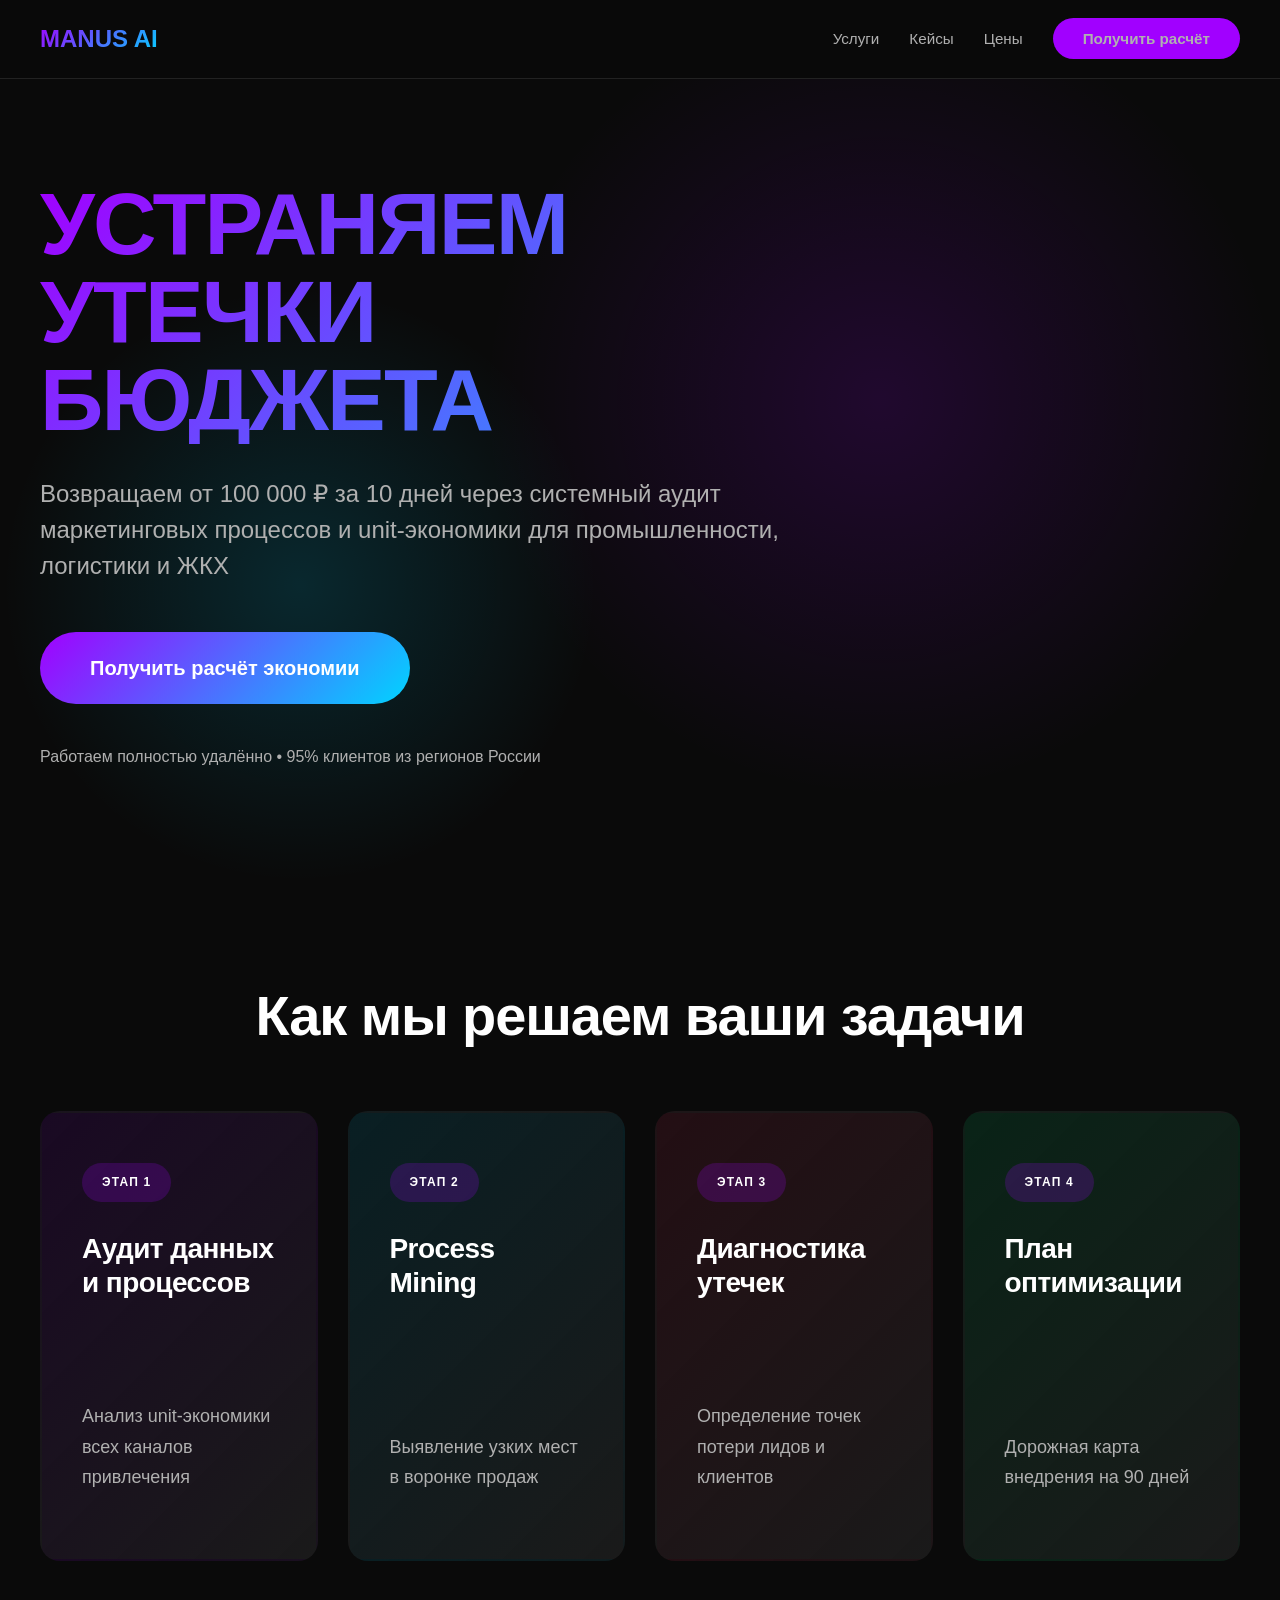
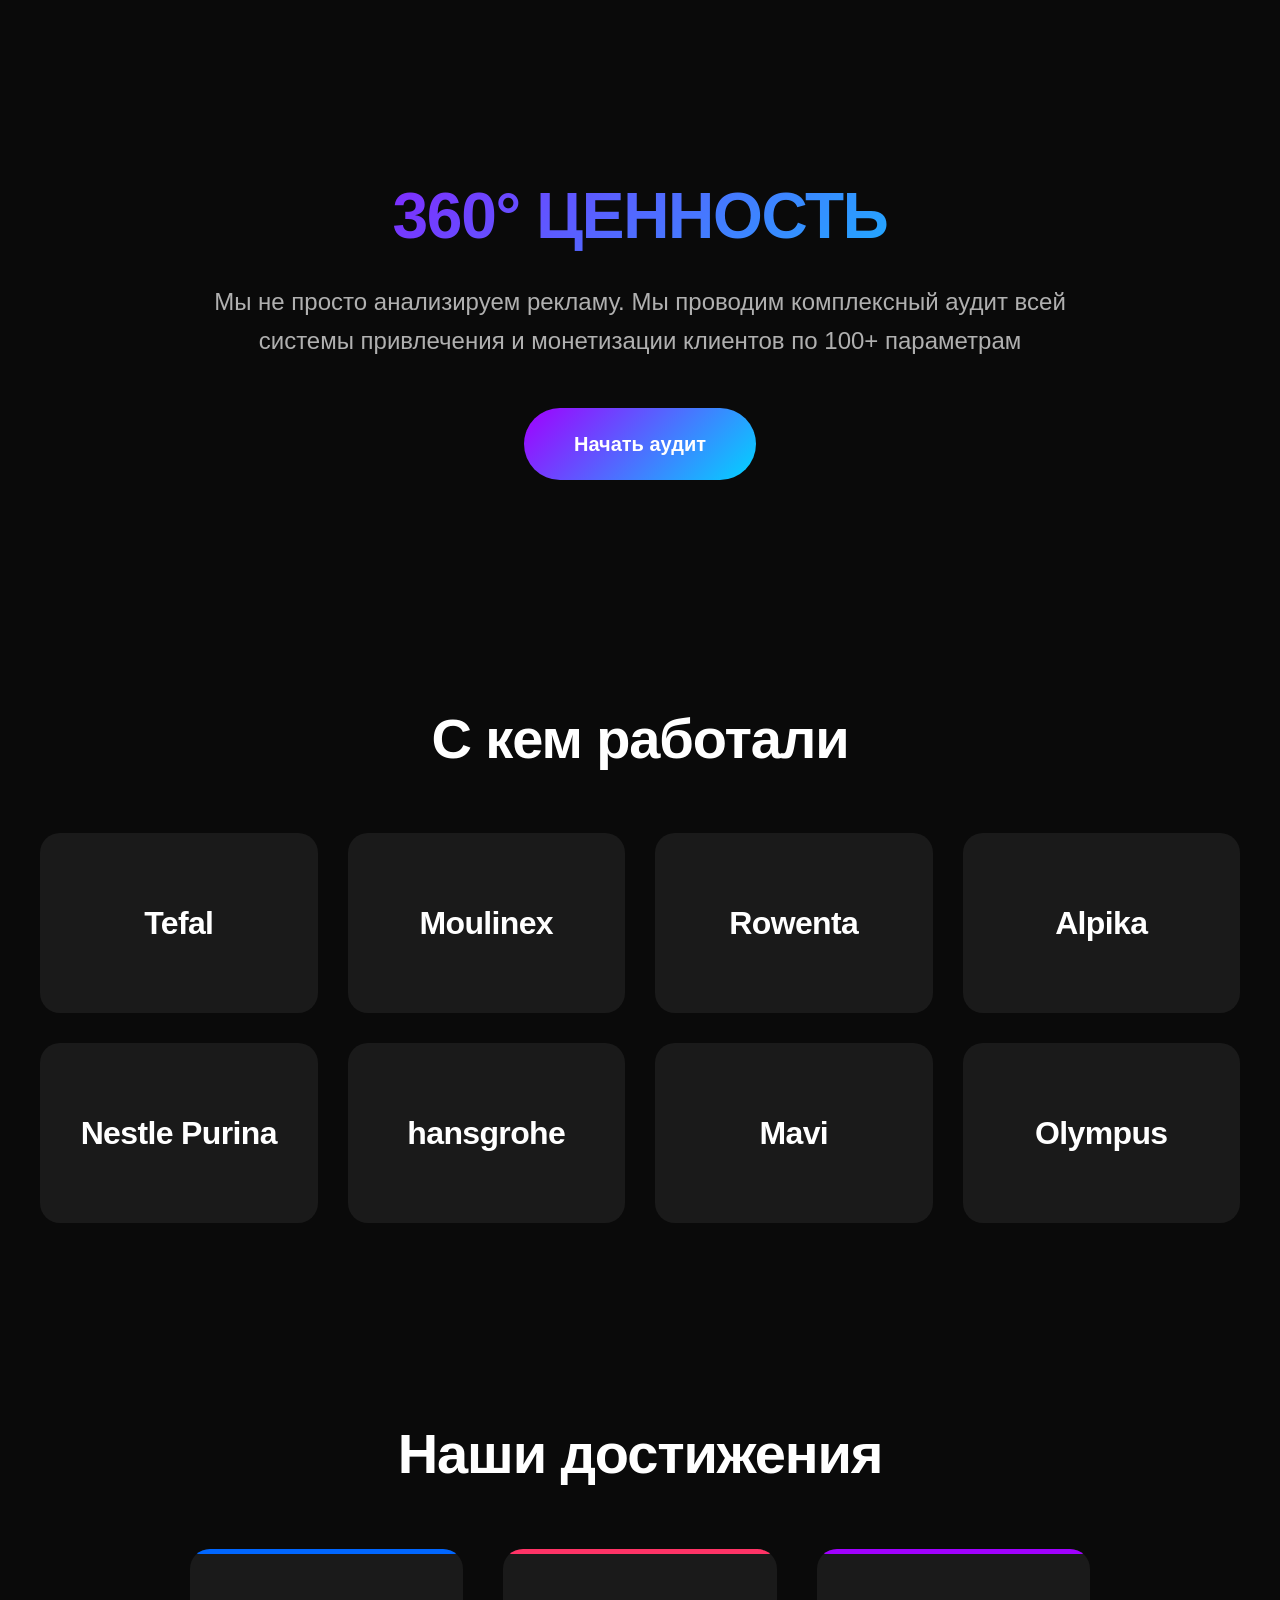
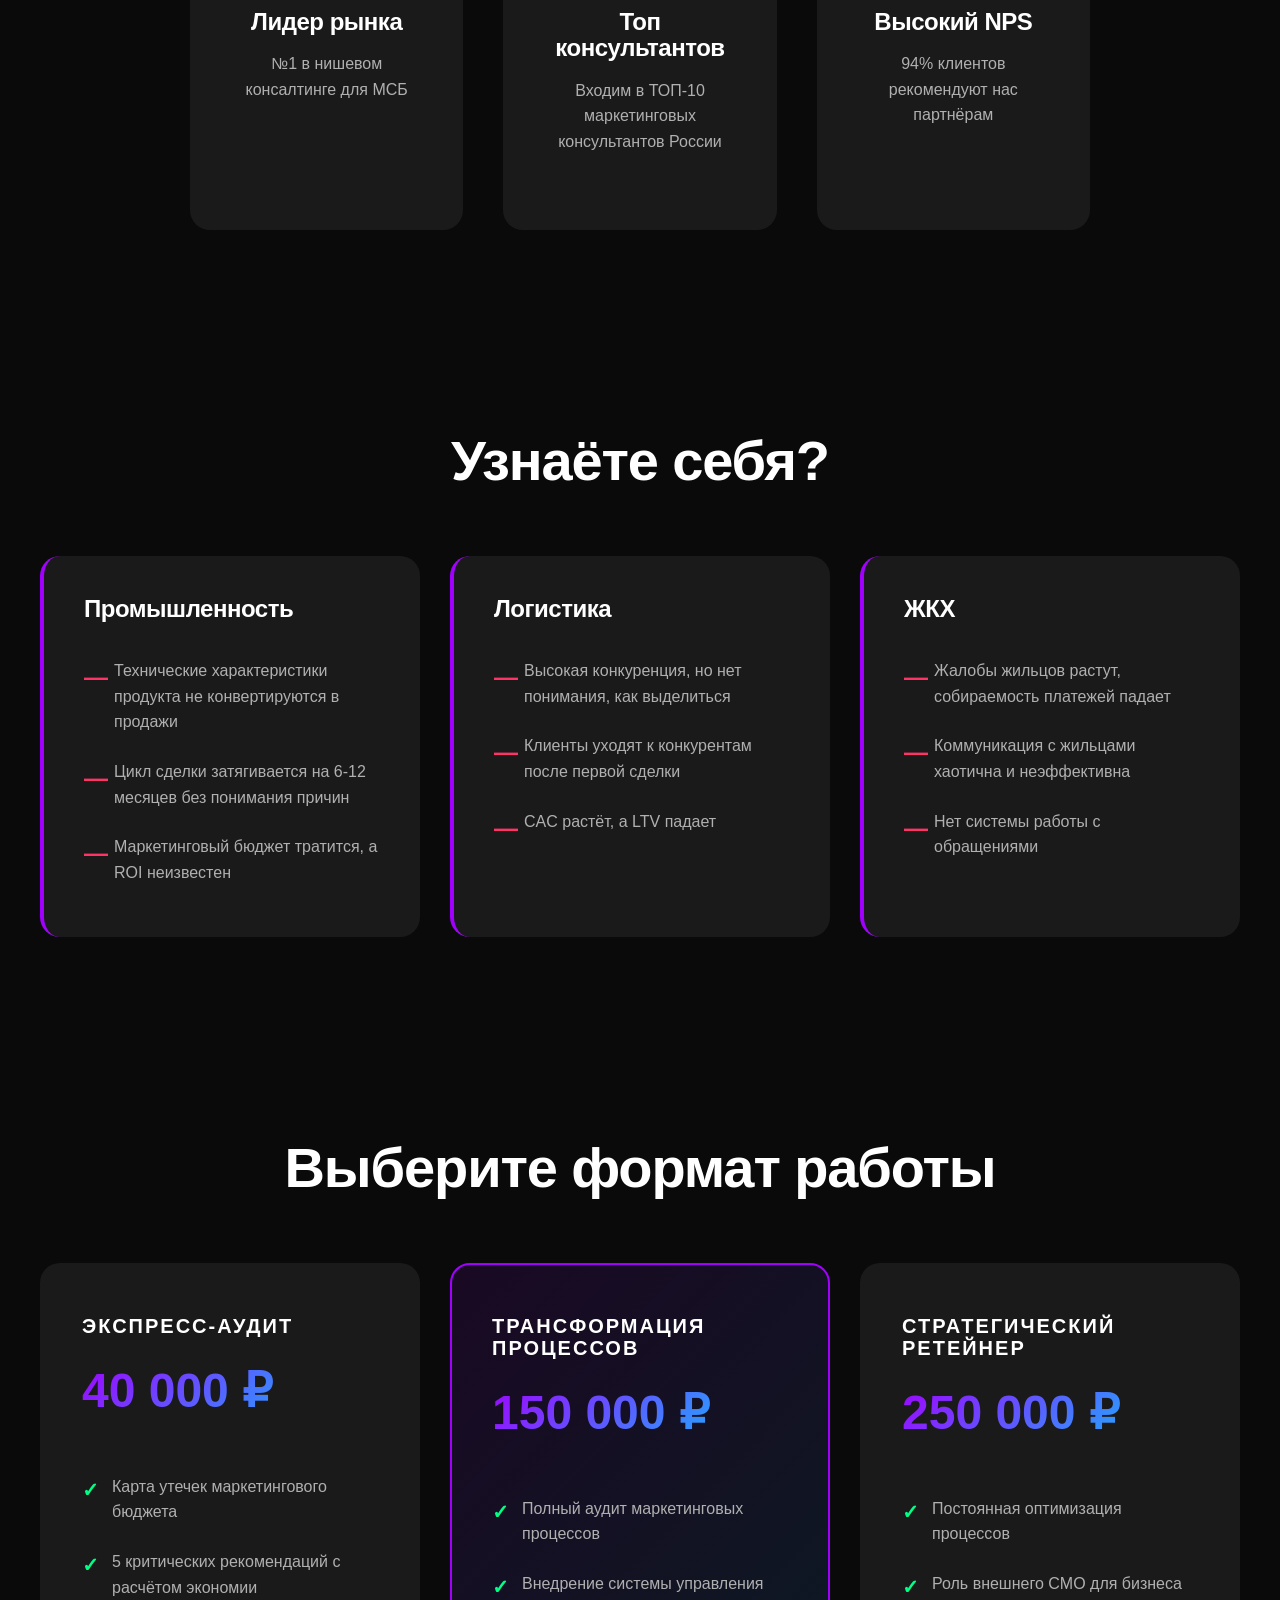
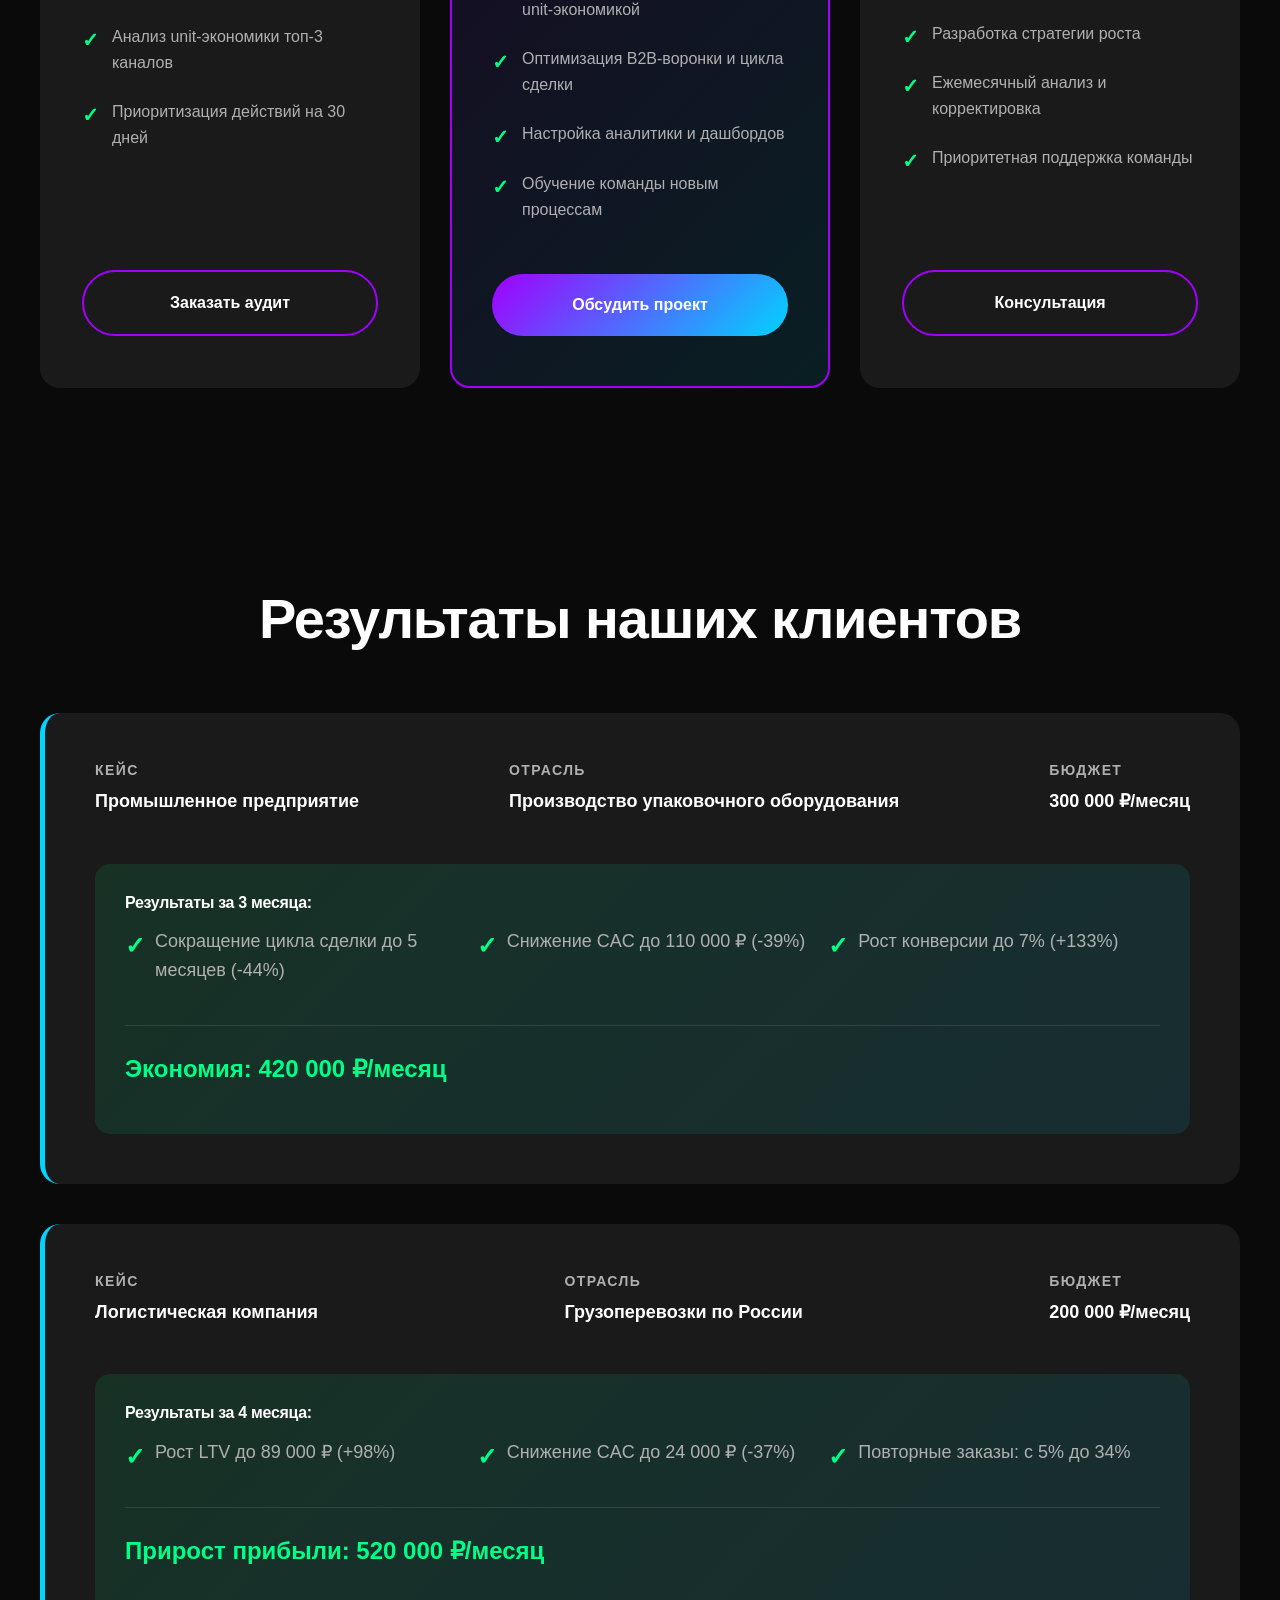
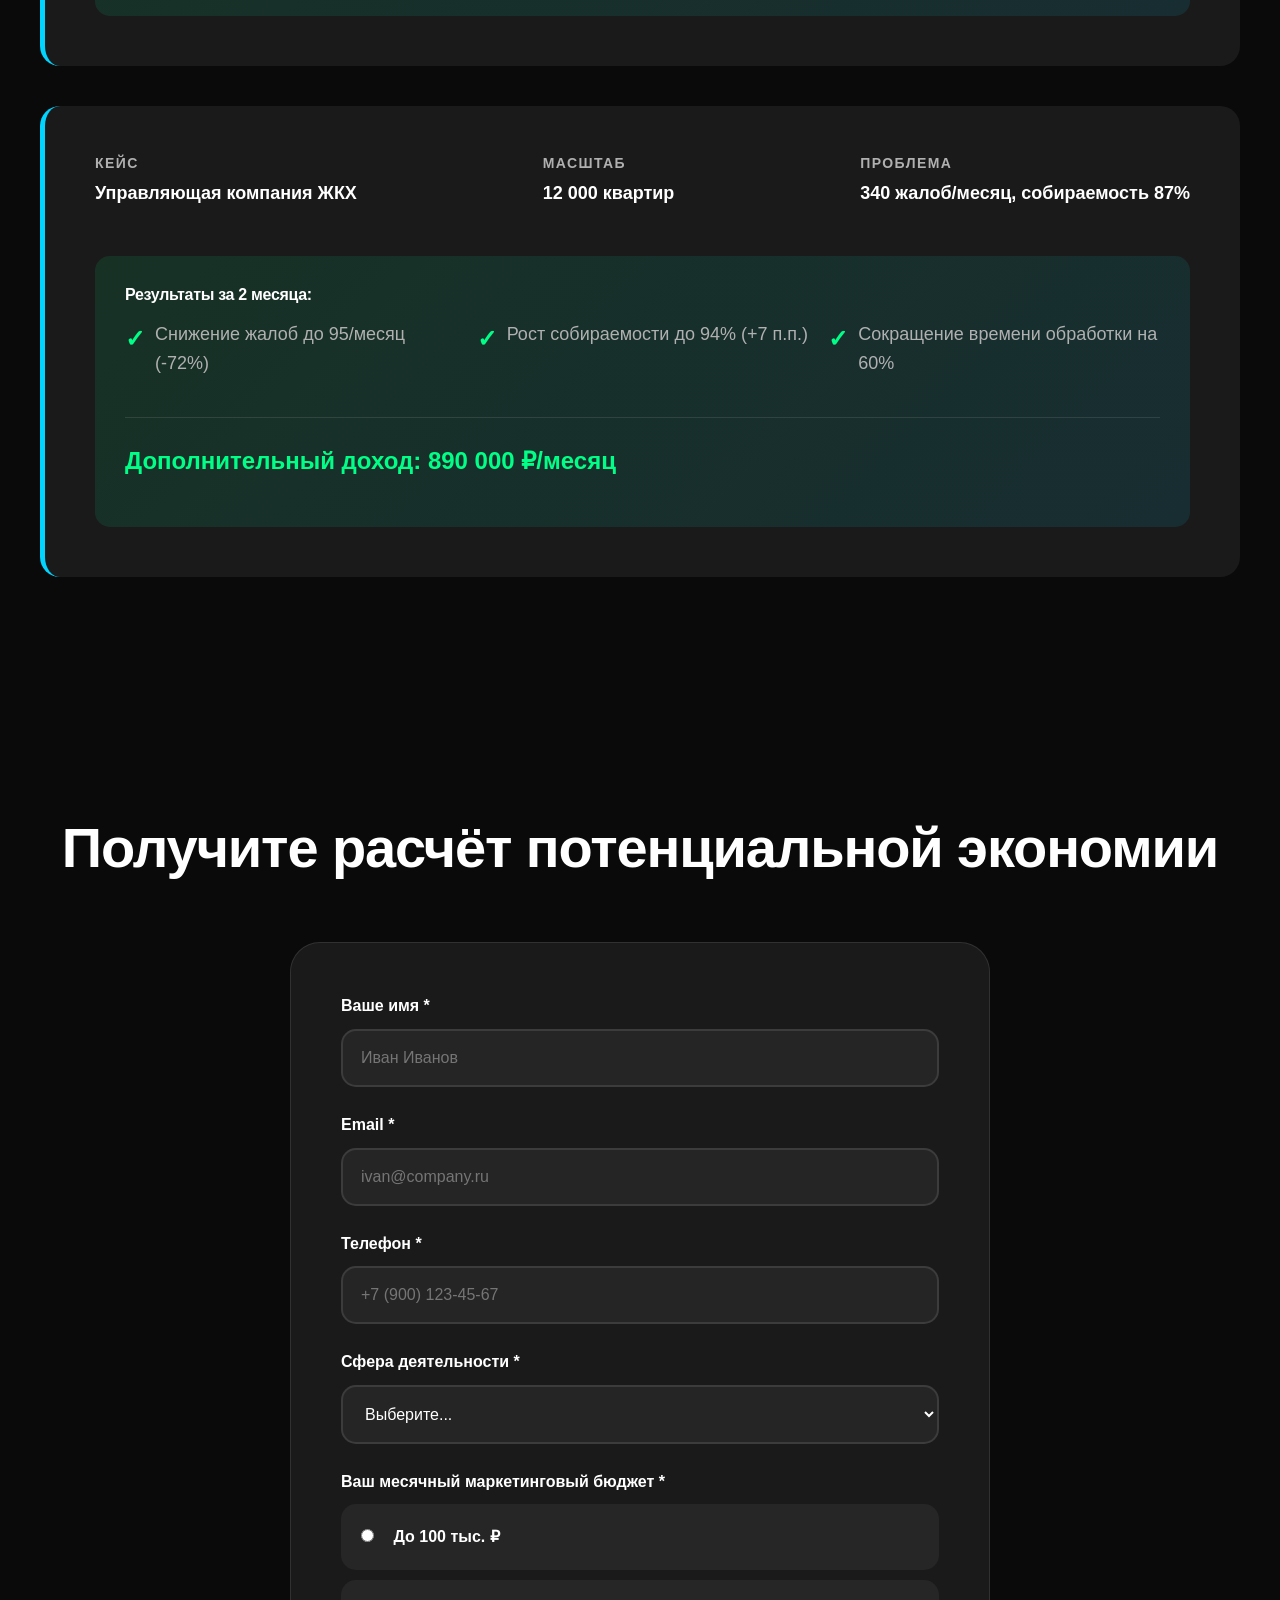
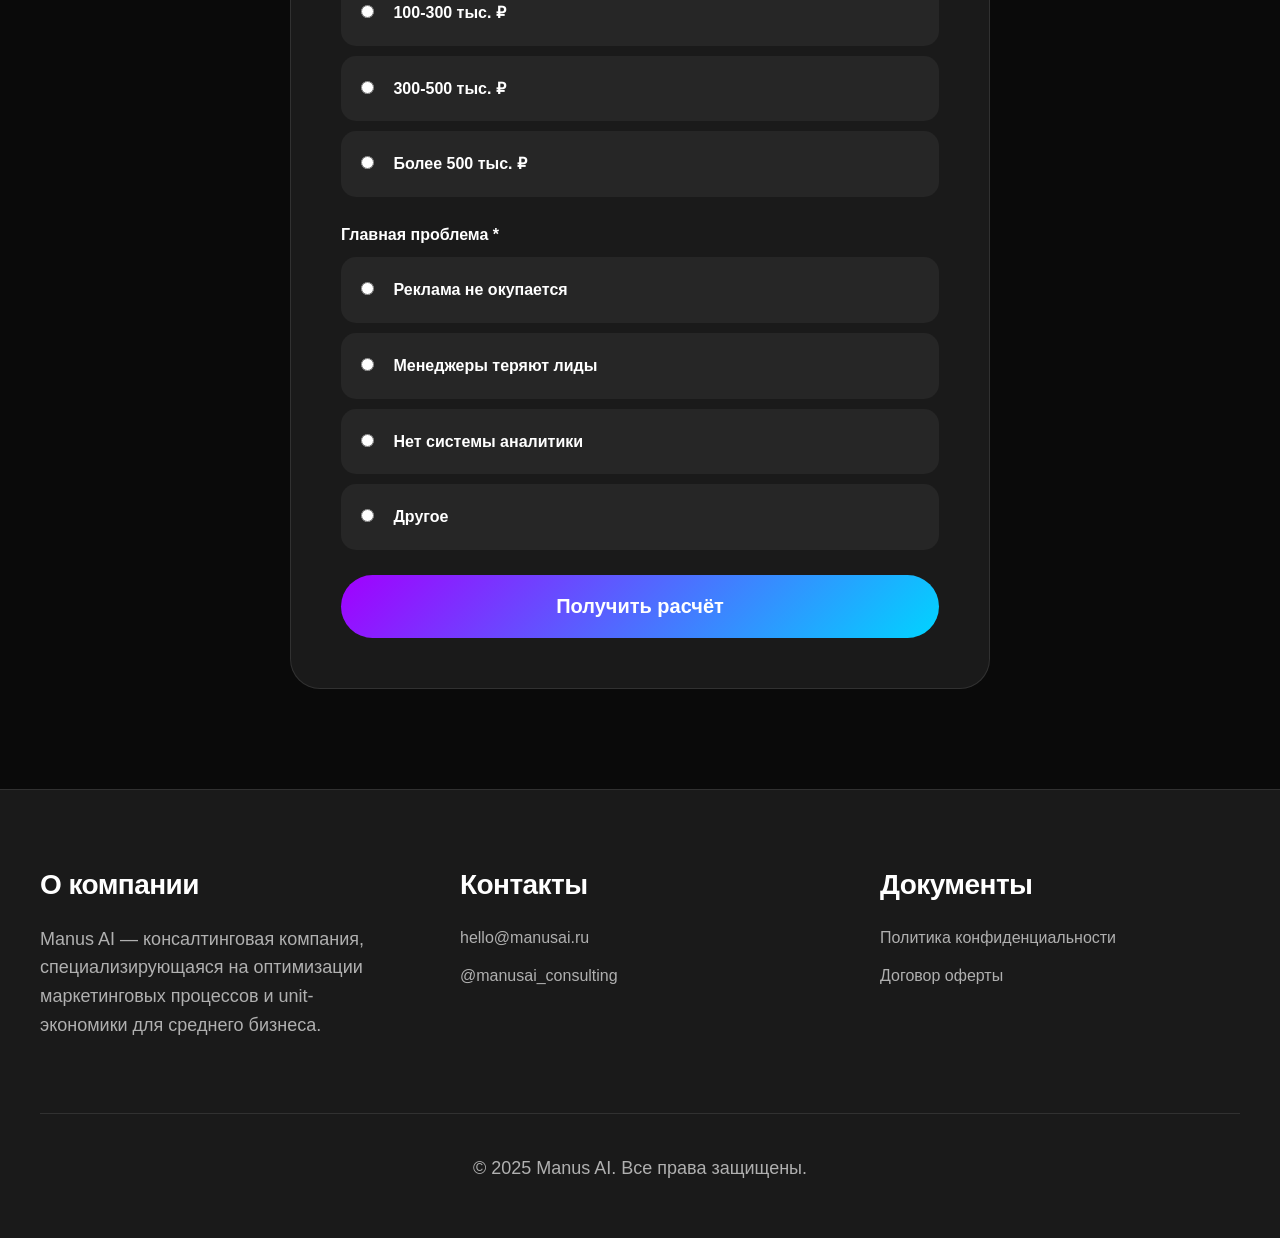
==== index.html @ 589a2272 "first commit" ====
<!DOCTYPE html>
<html lang="ru">
<head>
    <meta charset="UTF-8">
    <meta name="viewport" content="width=device-width, initial-scale=1.0">
    <title>Manus AI - Системный аудит маркетинга для МСБ</title>
    <meta name="description" content="Устраняем утечки маркетингового бюджета: возвращаем от 100 000 ₽ за 10 дней. Аудит и оптимизация для промышленности, логистики и ЖКХ.">
    <style>
        * {
            margin: 0;
            padding: 0;
            box-sizing: border-box;
        }

        :root {
            --primary-color: #A100FF;
            --accent-color: #00D4FF;
            --bg-dark: #0A0A0A;
            --bg-card: #1A1A1A;
            --text-primary: #FFFFFF;
            --text-secondary: #B0B0B0;
            --success: #00FF87;
            --warning: #FF3366;
        }

        body {
            font-family: -apple-system, BlinkMacSystemFont, 'Segoe UI', 'Helvetica Neue', Arial, sans-serif;
            line-height: 1.6;
            color: var(--text-primary);
            background: var(--bg-dark);
            overflow-x: hidden;
        }

        /* Typography */
        h1, h2, h3, h4, h5, h6 {
            font-weight: 700;
            line-height: 1.1;
            margin-bottom: 1rem;
            letter-spacing: -0.02em;
        }

        h1 {
            font-size: 5rem;
            background: linear-gradient(135deg, var(--primary-color) 0%, var(--accent-color) 100%);
            -webkit-background-clip: text;
            -webkit-text-fill-color: transparent;
            background-clip: text;
        }

        h2 {
            font-size: 3.5rem;
            color: var(--text-primary);
        }

        h3 {
            font-size: 1.75rem;
            color: var(--text-primary);
        }

        p {
            margin-bottom: 1rem;
            font-size: 1.125rem;
            color: var(--text-secondary);
        }

        /* Container */
        .container {
            max-width: 1400px;
            margin: 0 auto;
            padding: 0 40px;
        }

        /* Header */
        header {
            background: rgba(10, 10, 10, 0.95);
            padding: 20px 0;
            position: fixed;
            top: 0;
            left: 0;
            right: 0;
            z-index: 1000;
            backdrop-filter: blur(20px);
            border-bottom: 1px solid rgba(255, 255, 255, 0.1);
        }

        .header-content {
            display: flex;
            justify-content: space-between;
            align-items: center;
        }

        .logo {
            font-size: 1.5rem;
            font-weight: 700;
            background: linear-gradient(135deg, var(--primary-color) 0%, var(--accent-color) 100%);
            -webkit-background-clip: text;
            -webkit-text-fill-color: transparent;
            text-decoration: none;
        }

        .nav-menu {
            display: flex;
            gap: 30px;
            list-style: none;
            align-items: center;
        }

        .nav-menu a {
            color: var(--text-secondary);
            text-decoration: none;
            transition: color 0.3s ease;
            font-size: 0.95rem;
        }

        .nav-menu a:hover {
            color: var(--text-primary);
        }

        .cta-header {
            background: var(--primary-color);
            color: var(--text-primary);
            padding: 12px 30px;
            border-radius: 30px;
            text-decoration: none;
            font-weight: 600;
            transition: all 0.3s ease;
            font-size: 0.95rem;
        }

        .cta-header:hover {
            background: var(--accent-color);
            transform: translateY(-2px);
            box-shadow: 0 10px 30px rgba(161, 0, 255, 0.4);
        }

        /* Hero Section */
        .hero {
            background: var(--bg-dark);
            padding: 180px 0 100px;
            position: relative;
            overflow: hidden;
        }

        .hero::before {
            content: '';
            position: absolute;
            top: 0;
            right: 0;
            width: 800px;
            height: 800px;
            background: radial-gradient(circle, rgba(161, 0, 255, 0.15) 0%, transparent 70%);
            border-radius: 50%;
        }

        .hero::after {
            content: '';
            position: absolute;
            bottom: 0;
            left: 0;
            width: 600px;
            height: 600px;
            background: radial-gradient(circle, rgba(0, 212, 255, 0.15) 0%, transparent 70%);
            border-radius: 50%;
        }

        .hero-content {
            position: relative;
            z-index: 1;
            max-width: 1000px;
        }

        .hero h1 {
            font-size: 5.5rem;
            margin-bottom: 2rem;
            line-height: 1;
        }

        .hero-subtitle {
            font-size: 1.5rem;
            margin-bottom: 3rem;
            color: var(--text-secondary);
            line-height: 1.5;
            max-width: 800px;
        }

        .cta-button {
            display: inline-block;
            background: linear-gradient(135deg, var(--primary-color) 0%, var(--accent-color) 100%);
            color: var(--text-primary);
            padding: 20px 50px;
            border-radius: 50px;
            text-decoration: none;
            font-weight: 600;
            font-size: 1.25rem;
            transition: all 0.3s ease;
            border: none;
            cursor: pointer;
            position: relative;
            overflow: hidden;
        }

        .cta-button::before {
            content: '';
            position: absolute;
            top: 0;
            left: -100%;
            width: 100%;
            height: 100%;
            background: rgba(255, 255, 255, 0.1);
            transition: left 0.5s ease;
        }

        .cta-button:hover::before {
            left: 100%;
        }

        .cta-button:hover {
            transform: translateY(-3px);
            box-shadow: 0 20px 40px rgba(161, 0, 255, 0.4);
        }

        .hero-note {
            margin-top: 2rem;
            font-size: 1rem;
            color: var(--text-secondary);
        }

        /* Card Grid Section - UPDATED */
        .card-grid-section {
            padding: 100px 0;
            background: var(--bg-dark);
            position: relative;
            z-index: 10;
        }

        .cards-grid {
            display: grid;
            grid-template-columns: repeat(4, 1fr);
            gap: 30px;
            margin-top: 3rem;
        }

        .feature-card {
            background: var(--bg-card);
            border-radius: 20px;
            padding: 50px 40px;
            transition: all 0.4s ease;
            position: relative;
            overflow: hidden;
            border: 2px solid transparent;
            min-height: 450px;
            display: flex;
            flex-direction: column;
            justify-content: space-between;
        }

        .feature-card::before {
            content: '';
            position: absolute;
            top: 0;
            left: 0;
            right: 0;
            height: 4px;
            background: linear-gradient(90deg, var(--primary-color) 0%, var(--accent-color) 100%);
            opacity: 0;
            transition: opacity 0.4s ease;
        }

        .feature-card:hover::before {
            opacity: 1;
        }

        .feature-card:hover {
            transform: translateY(-10px);
            border-color: var(--primary-color);
            box-shadow: 0 20px 60px rgba(161, 0, 255, 0.3);
        }

        /* Different gradient backgrounds for cards */
        .feature-card:nth-child(1) {
            background: linear-gradient(135deg, rgba(161, 0, 255, 0.1) 0%, rgba(26, 26, 26, 1) 100%);
        }

        .feature-card:nth-child(2) {
            background: linear-gradient(135deg, rgba(0, 212, 255, 0.1) 0%, rgba(26, 26, 26, 1) 100%);
        }

        .feature-card:nth-child(3) {
            background: linear-gradient(135deg, rgba(255, 51, 102, 0.1) 0%, rgba(26, 26, 26, 1) 100%);
        }

        .feature-card:nth-child(4) {
            background: linear-gradient(135deg, rgba(0, 255, 135, 0.1) 0%, rgba(26, 26, 26, 1) 100%);
        }

        .feature-card:nth-child(5) {
            background: linear-gradient(135deg, rgba(0, 102, 255, 0.1) 0%, rgba(26, 26, 26, 1) 100%);
        }

        .feature-card:nth-child(6) {
            background: linear-gradient(135deg, rgba(161, 0, 255, 0.15) 0%, rgba(26, 26, 26, 1) 100%);
        }

        .feature-card:nth-child(7) {
            background: linear-gradient(135deg, rgba(0, 212, 255, 0.15) 0%, rgba(26, 26, 26, 1) 100%);
        }

        .feature-card:nth-child(8) {
            background: linear-gradient(135deg, rgba(255, 51, 102, 0.15) 0%, rgba(26, 26, 26, 1) 100%);
        }

        .feature-card-content-wrapper {
            display: flex;
            flex-direction: column;
            height: 100%;
        }

        .feature-card-tag {
            display: inline-block;
            background: rgba(161, 0, 255, 0.2);
            color: var(--text-primary);
            padding: 10px 20px;
            border-radius: 20px;
            font-size: 0.75rem;
            margin-bottom: 30px;
            text-transform: uppercase;
            letter-spacing: 0.1em;
            font-weight: 600;
            width: fit-content;
        }

        .feature-card h3 {
            font-size: 1.75rem;
            margin-bottom: 20px;
            color: var(--text-primary);
            line-height: 1.2;
        }

        .feature-card p {
            font-size: 1.125rem;
            color: var(--text-secondary);
            line-height: 1.7;
            margin-top: auto;
        }

        /* Value Section */
        .value-section {
            padding: 120px 0;
            background: var(--bg-dark);
            position: relative;
        }

        .value-content {
            text-align: center;
            max-width: 900px;
            margin: 0 auto;
        }

        .value-title {
            font-size: 4rem;
            margin-bottom: 2rem;
            background: linear-gradient(135deg, var(--primary-color) 0%, var(--accent-color) 100%);
            -webkit-background-clip: text;
            -webkit-text-fill-color: transparent;
        }

        .value-description {
            font-size: 1.5rem;
            color: var(--text-secondary);
            margin-bottom: 3rem;
        }

        /* Companies Section */
        .companies-section {
            padding: 100px 0;
            background: var(--bg-dark);
        }

        .companies-grid {
            display: grid;
            grid-template-columns: repeat(4, 1fr);
            gap: 30px;
            margin-top: 3rem;
        }

        .company-card {
            background: var(--bg-card);
            border-radius: 20px;
            padding: 50px 30px;
            display: flex;
            align-items: center;
            justify-content: center;
            transition: all 0.4s ease;
            position: relative;
            overflow: hidden;
            min-height: 180px;
        }

        .company-card::before {
            content: '';
            position: absolute;
            top: 0;
            left: 0;
            right: 0;
            bottom: 0;
            background: linear-gradient(135deg, var(--primary-color) 0%, var(--accent-color) 100%);
            opacity: 0;
            transition: opacity 0.4s ease;
        }

        .company-card:hover::before {
            opacity: 0.1;
        }

        .company-card:hover {
            transform: translateY(-10px);
            box-shadow: 0 20px 60px rgba(161, 0, 255, 0.3);
        }

        .company-logo {
            font-size: 2rem;
            font-weight: 700;
            color: var(--text-primary);
            text-align: center;
            position: relative;
            z-index: 1;
            letter-spacing: -0.02em;
        }

        /* Awards Section */
        .awards-section {
            padding: 100px 0;
            background: var(--bg-dark);
        }

        .section-title {
            text-align: center;
            margin-bottom: 4rem;
        }

        .awards-grid {
            display: grid;
            grid-template-columns: repeat(3, 1fr);
            gap: 40px;
            max-width: 900px;
            margin: 0 auto;
        }

        .award-card {
            background: var(--bg-card);
            padding: 60px 40px;
            border-radius: 20px;
            text-align: center;
            transition: all 0.4s ease;
            position: relative;
            overflow: hidden;
        }

        .award-card::before {
            content: '';
            position: absolute;
            top: 0;
            left: 0;
            right: 0;
            height: 5px;
            transition: all 0.3s ease;
        }

        .award-card.blue::before {
            background: #0066FF;
        }

        .award-card.red::before {
            background: #FF3366;
        }

        .award-card.purple::before {
            background: var(--primary-color);
        }

        .award-card:hover {
            transform: translateY(-10px);
        }

        .award-card.blue:hover {
            box-shadow: 0 20px 60px rgba(0, 102, 255, 0.3);
        }

        .award-card.red:hover {
            box-shadow: 0 20px 60px rgba(255, 51, 102, 0.3);
        }

        .award-card.purple:hover {
            box-shadow: 0 20px 60px rgba(161, 0, 255, 0.3);
        }

        .award-card h3 {
            font-size: 1.5rem;
            margin-bottom: 1rem;
        }

        .award-card p {
            font-size: 1rem;
            color: var(--text-secondary);
        }

        /* Pain Points Section */
        .pain-points {
            padding: 100px 0;
            background: var(--bg-dark);
        }

        .pain-grid {
            display: grid;
            grid-template-columns: repeat(3, 1fr);
            gap: 30px;
            margin-top: 3rem;
        }

        .pain-card {
            background: var(--bg-card);
            padding: 40px;
            border-radius: 20px;
            border-left: 4px solid var(--primary-color);
            transition: all 0.3s ease;
        }

        .pain-card:hover {
            transform: translateY(-5px);
            box-shadow: 0 20px 60px rgba(161, 0, 255, 0.2);
        }

        .pain-card h3 {
            color: var(--text-primary);
            margin-bottom: 1.5rem;
            font-size: 1.5rem;
        }

        .pain-card ul {
            list-style: none;
        }

        .pain-card li {
            padding: 12px 0;
            padding-left: 30px;
            position: relative;
            color: var(--text-secondary);
            line-height: 1.6;
        }

        .pain-card li::before {
            content: '—';
            position: absolute;
            left: 0;
            color: var(--warning);
            font-size: 1.5rem;
            font-weight: 700;
        }

        /* Pricing Section */
        .pricing {
            padding: 100px 0;
            background: var(--bg-dark);
        }

        .pricing-grid {
            display: grid;
            grid-template-columns: repeat(3, 1fr);
            gap: 30px;
            margin-top: 3rem;
        }

        .pricing-card {
            background: var(--bg-card);
            border-radius: 20px;
            padding: 50px 40px;
            transition: all 0.4s ease;
            position: relative;
            border: 2px solid transparent;
            display: flex;
            flex-direction: column;
        }

        .pricing-card:hover {
            transform: translateY(-10px);
            border-color: var(--primary-color);
            box-shadow: 0 30px 80px rgba(161, 0, 255, 0.3);
        }

        .pricing-card.featured {
            border-color: var(--primary-color);
            background: linear-gradient(135deg, rgba(161, 0, 255, 0.1) 0%, rgba(0, 212, 255, 0.1) 100%);
        }

        .pricing-title {
            font-size: 1.25rem;
            color: var(--text-primary);
            margin-bottom: 1rem;
            text-transform: uppercase;
            letter-spacing: 0.1em;
        }

        .pricing-price {
            font-size: 3rem;
            font-weight: 700;
            background: linear-gradient(135deg, var(--primary-color) 0%, var(--accent-color) 100%);
            -webkit-background-clip: text;
            -webkit-text-fill-color: transparent;
            margin-bottom: 2rem;
        }

        .pricing-features {
            list-style: none;
            margin-bottom: 2.5rem;
            flex-grow: 1;
        }

        .pricing-features li {
            padding: 12px 0;
            padding-left: 30px;
            position: relative;
            color: var(--text-secondary);
        }

        .pricing-features li::before {
            content: '✓';
            position: absolute;
            left: 0;
            color: var(--success);
            font-weight: 700;
            font-size: 1.25rem;
        }

        .pricing-cta {
            display: block;
            background: transparent;
            color: var(--text-primary);
            text-align: center;
            padding: 18px 30px;
            border-radius: 50px;
            text-decoration: none;
            font-weight: 600;
            transition: all 0.3s ease;
            border: 2px solid var(--primary-color);
            margin-top: auto;
        }

        .pricing-cta:hover {
            background: var(--primary-color);
            transform: translateY(-2px);
            box-shadow: 0 10px 30px rgba(161, 0, 255, 0.4);
        }

        .pricing-card.featured .pricing-cta {
            background: linear-gradient(135deg, var(--primary-color) 0%, var(--accent-color) 100%);
            border: none;
        }

        /* Case Studies */
        .cases {
            padding: 100px 0;
            background: var(--bg-dark);
        }

        .case-card {
            background: var(--bg-card);
            border-radius: 20px;
            padding: 50px;
            margin-bottom: 40px;
            border-left: 5px solid var(--accent-color);
        }

        .case-header {
            display: flex;
            justify-content: space-between;
            margin-bottom: 2rem;
            flex-wrap: wrap;
            gap: 30px;
        }

        .case-meta h4 {
            font-size: 0.875rem;
            text-transform: uppercase;
            color: var(--text-secondary);
            margin-bottom: 0.5rem;
            letter-spacing: 0.1em;
        }

        .case-meta p {
            color: var(--text-primary);
            font-weight: 600;
            font-size: 1.125rem;
        }

        .case-results {
            background: linear-gradient(135deg, rgba(0, 255, 135, 0.1) 0%, rgba(0, 212, 255, 0.1) 100%);
            padding: 30px;
            border-radius: 15px;
            margin-top: 2rem;
        }

        .results-grid {
            display: grid;
            grid-template-columns: repeat(3, 1fr);
            gap: 20px;
        }

        .result-item {
            display: flex;
            align-items: flex-start;
            gap: 10px;
        }

        .result-item::before {
            content: '✓';
            color: var(--success);
            font-size: 1.5rem;
            font-weight: 700;
        }

        .result-highlight {
            margin-top: 1.5rem;
            padding-top: 1.5rem;
            border-top: 1px solid rgba(255, 255, 255, 0.1);
            font-size: 1.5rem;
            font-weight: 700;
            color: var(--success);
        }

        /* Contact Form */
        .contact-form {
            padding: 100px 0;
            background: var(--bg-dark);
        }

        .form-container {
            max-width: 700px;
            margin: 0 auto;
            background: var(--bg-card);
            padding: 50px;
            border-radius: 30px;
            border: 1px solid rgba(255, 255, 255, 0.1);
        }

        .form-group {
            margin-bottom: 25px;
        }

        .form-group label {
            display: block;
            margin-bottom: 10px;
            font-weight: 600;
            color: var(--text-primary);
        }

        .form-group input,
        .form-group select {
            width: 100%;
            padding: 18px;
            border: 2px solid rgba(255, 255, 255, 0.1);
            border-radius: 15px;
            font-size: 1rem;
            transition: all 0.3s ease;
            background: rgba(255, 255, 255, 0.05);
            color: var(--text-primary);
        }

        .form-group input:focus,
        .form-group select:focus {
            outline: none;
            border-color: var(--primary-color);
            background: rgba(255, 255, 255, 0.08);
        }

        .radio-option {
            display: flex;
            align-items: center;
            padding: 18px;
            background: rgba(255, 255, 255, 0.05);
            border-radius: 15px;
            cursor: pointer;
            transition: all 0.3s ease;
            margin-bottom: 10px;
            border: 2px solid transparent;
        }

        .radio-option:hover {
            background: rgba(255, 255, 255, 0.08);
            border-color: var(--primary-color);
        }

        .radio-option input[type="radio"] {
            width: auto;
            margin-right: 15px;
            accent-color: var(--primary-color);
        }

        .submit-button {
            width: 100%;
            background: linear-gradient(135deg, var(--primary-color) 0%, var(--accent-color) 100%);
            color: var(--text-primary);
            padding: 20px;
            border: none;
            border-radius: 50px;
            font-size: 1.25rem;
            font-weight: 600;
            cursor: pointer;
            transition: all 0.3s ease;
        }

        .submit-button:hover {
            transform: translateY(-2px);
            box-shadow: 0 20px 40px rgba(161, 0, 255, 0.4);
        }

        /* Footer */
        footer {
            background: var(--bg-card);
            padding: 80px 0 40px;
            border-top: 1px solid rgba(255, 255, 255, 0.1);
        }

        .footer-content {
            display: grid;
            grid-template-columns: repeat(3, 1fr);
            gap: 60px;
            margin-bottom: 60px;
        }

        .footer-section h3 {
            color: var(--text-primary);
            margin-bottom: 1.5rem;
        }

        .footer-section p,
        .footer-section a {
            color: var(--text-secondary);
            text-decoration: none;
            display: block;
            margin-bottom: 0.8rem;
            transition: color 0.3s ease;
        }

        .footer-section a:hover {
            color: var(--primary-color);
        }

        .footer-bottom {
            text-align: center;
            padding-top: 40px;
            border-top: 1px solid rgba(255, 255, 255, 0.1);
            color: var(--text-secondary);
        }

        /* Responsive Design */
        @media (max-width: 1200px) {
            .cards-grid {
                grid-template-columns: repeat(3, 1fr);
            }

            .companies-grid {
                grid-template-columns: repeat(3, 1fr);
            }
        }

        @media (max-width: 992px) {
            h1 {
                font-size: 3.5rem;
            }

            .hero h1 {
                font-size: 4rem;
            }

            .cards-grid {
                grid-template-columns: repeat(2, 1fr);
            }

            .pain-grid,
            .pricing-grid,
            .awards-grid,
            .companies-grid {
                grid-template-columns: repeat(2, 1fr);
            }

            .results-grid {
                grid-template-columns: repeat(2, 1fr);
            }
        }

        @media (max-width: 768px) {
            .container {
                padding: 0 20px;
            }

            h1 {
                font-size: 2.5rem;
            }

            .hero {
                padding: 140px 0 60px;
            }

            .hero h1 {
                font-size: 2.75rem;
            }

            .nav-menu {
                display: none;
            }

            .cards-grid,
            .pain-grid,
            .pricing-grid,
            .awards-grid,
            .results-grid,
            .companies-grid {
                grid-template-columns: 1fr;
            }

            .value-title {
                font-size: 2.5rem;
            }

            .case-header {
                flex-direction: column;
            }

            .footer-content {
                grid-template-columns: 1fr;
                gap: 40px;
            }
        }

        /* Animations */
        @keyframes fadeInUp {
            from {
                opacity: 0;
                transform: translateY(50px);
            }
            to {
                opacity: 1;
                transform: translateY(0);
            }
        }

        @keyframes float {
            0%, 100% {
                transform: translateY(0);
            }
            50% {
                transform: translateY(-20px);
            }
        }

        .fade-in {
            animation: fadeInUp 0.8s ease-out;
        }

        /* Smooth Scroll */
        html {
            scroll-behavior: smooth;
        }

        /* Custom Scrollbar */
        ::-webkit-scrollbar {
            width: 10px;
        }

        ::-webkit-scrollbar-track {
            background: var(--bg-dark);
        }

        ::-webkit-scrollbar-thumb {
            background: var(--primary-color);
            border-radius: 5px;
        }

        ::-webkit-scrollbar-thumb:hover {
            background: var(--accent-color);
        }
    </style>
</head>
<body>

    <!-- Header -->
    <header>
        <div class="container">
            <div class="header-content">
                <a href="#" class="logo">MANUS AI</a>
                <nav>
                    <ul class="nav-menu">
                        <li><a href="#services">Услуги</a></li>
                        <li><a href="#cases">Кейсы</a></li>
                        <li><a href="#pricing">Цены</a></li>
                        <li><a href="#contact" class="cta-header">Получить расчёт</a></li>
                    </ul>
                </nav>
            </div>
        </div>
    </header>

    <!-- Hero Section -->
    <section class="hero">
        <div class="container">
            <div class="hero-content">
                <h1>УСТРАНЯЕМ<br>УТЕЧКИ<br>БЮДЖЕТА</h1>
                <p class="hero-subtitle">Возвращаем от 100 000 ₽ за 10 дней через системный аудит маркетинговых процессов и unit-экономики для промышленности, логистики и ЖКХ</p>
                <a href="#contact" class="cta-button">Получить расчёт экономии</a>
                <p class="hero-note">Работаем полностью удалённо • 95% клиентов из регионов России</p>
            </div>
        </div>
    </section>

    <!-- Card Grid Section - NEW DESIGN -->
    <section id="services" class="card-grid-section">
        <div class="container">
            <h2 class="section-title">Как мы решаем ваши задачи</h2>
            
            <div class="cards-grid">
                <div class="feature-card">
                    <span class="feature-card-tag">Этап 1</span>
                    <h3>Аудит данных и процессов</h3>
                    <p>Анализ unit-экономики всех каналов привлечения</p>
                </div>

                <div class="feature-card">
                    <span class="feature-card-tag">Этап 2</span>
                    <h3>Process Mining</h3>
                    <p>Выявление узких мест в воронке продаж</p>
                </div>

                <div class="feature-card">
                    <span class="feature-card-tag">Этап 3</span>
                    <h3>Диагностика утечек</h3>
                    <p>Определение точек потери лидов и клиентов</p>
                </div>

                <div class="feature-card">
                    <span class="feature-card-tag">Этап 4</span>
                    <h3>План оптимизации</h3>
                    <p>Дорожная карта внедрения на 90 дней</p>
                </div>
            </div>
        </div>
    </section>

    <!-- Value Section -->
    <section class="value-section">
        <div class="container">
            <div class="value-content">
                <h2 class="value-title">360° ЦЕННОСТЬ</h2>
                <p class="value-description">Мы не просто анализируем рекламу. Мы проводим комплексный аудит всей системы привлечения и монетизации клиентов по 100+ параметрам</p>
                <a href="#contact" class="cta-button">Начать аудит</a>
            </div>
        </div>
    </section>

    <!-- Companies Section -->
    <section class="companies-section">
        <div class="container">
            <h2 class="section-title">С кем работали</h2>
            
            <div class="companies-grid">
                <div class="company-card">
                    <div class="company-logo">Tefal</div>
                </div>

                <div class="company-card">
                    <div class="company-logo">Moulinex</div>
                </div>

                <div class="company-card">
                    <div class="company-logo">Rowenta</div>
                </div>

                <div class="company-card">
                    <div class="company-logo">Alpika</div>
                </div>

                <div class="company-card">
                    <div class="company-logo">Nestle Purina</div>
                </div>

                <div class="company-card">
                    <div class="company-logo">hansgrohe</div>
                </div>

                <div class="company-card">
                    <div class="company-logo">Mavi</div>
                </div>

                <div class="company-card">
                    <div class="company-logo">Olympus</div>
                </div>  
            </div>
        </div>
    </section>

    <!-- Awards Section -->
    <section class="awards-section">
        <div class="container">
            <h2 class="section-title">Наши достижения</h2>
            
            <div class="awards-grid">
                <div class="award-card blue">
                    <h3>Лидер рынка</h3>
                    <p>№1 в нишевом консалтинге для МСБ</p>
                </div>

                <div class="award-card red">
                    <h3>Топ консультантов</h3>
                    <p>Входим в ТОП-10 маркетинговых консультантов России</p>
                </div>

                <div class="award-card purple">
                    <h3>Высокий NPS</h3>
                    <p>94% клиентов рекомендуют нас партнёрам</p>
                </div>
            </div>
        </div>
    </section>

    <!-- Pain Points Section -->
    <section class="pain-points">
        <div class="container">
            <h2 class="section-title">Узнаёте себя?</h2>
            
            <div class="pain-grid">
                <div class="pain-card">
                    <h3>Промышленность</h3>
                    <ul>
                        <li>Технические характеристики продукта не конвертируются в продажи</li>
                        <li>Цикл сделки затягивается на 6-12 месяцев без понимания причин</li>
                        <li>Маркетинговый бюджет тратится, а ROI неизвестен</li>
                    </ul>
                </div>

                <div class="pain-card">
                    <h3>Логистика</h3>
                    <ul>
                        <li>Высокая конкуренция, но нет понимания, как выделиться</li>
                        <li>Клиенты уходят к конкурентам после первой сделки</li>
                        <li>CAC растёт, а LTV падает</li>
                    </ul>
                </div>

                <div class="pain-card">
                    <h3>ЖКХ</h3>
                    <ul>
                        <li>Жалобы жильцов растут, собираемость платежей падает</li>
                        <li>Коммуникация с жильцами хаотична и неэффективна</li>
                        <li>Нет системы работы с обращениями</li>
                    </ul>
                </div>
            </div>
        </div>
    </section>

    <!-- Pricing Section -->
    <section id="pricing" class="pricing">
        <div class="container">
            <h2 class="section-title">Выберите формат работы</h2>

            <div class="pricing-grid">
                <div class="pricing-card">
                    <h3 class="pricing-title">Экспресс-аудит</h3>
                    <div class="pricing-price">40 000 ₽</div>
                    
                    <ul class="pricing-features">
                        <li>Карта утечек маркетингового бюджета</li>
                        <li>5 критических рекомендаций с расчётом экономии</li>
                        <li>Анализ unit-экономики топ-3 каналов</li>
                        <li>Приоритизация действий на 30 дней</li>
                    </ul>

                    <a href="#contact" class="pricing-cta">Заказать аудит</a>
                </div>

                <div class="pricing-card featured">
                    <h3 class="pricing-title">Трансформация процессов</h3>
                    <div class="pricing-price">150 000 ₽</div>
                    
                    <ul class="pricing-features">
                        <li>Полный аудит маркетинговых процессов</li>
                        <li>Внедрение системы управления unit-экономикой</li>
                        <li>Оптимизация B2B-воронки и цикла сделки</li>
                        <li>Настройка аналитики и дашбордов</li>
                        <li>Обучение команды новым процессам</li>
                    </ul>

                    <a href="#contact" class="pricing-cta">Обсудить проект</a>
                </div>

                <div class="pricing-card">
                    <h3 class="pricing-title">Стратегический ретейнер</h3>
                    <div class="pricing-price">250 000 ₽</div>
                    
                    <ul class="pricing-features">
                        <li>Постоянная оптимизация процессов</li>
                        <li>Роль внешнего CMO для бизнеса</li>
                        <li>Разработка стратегии роста</li>
                        <li>Ежемесячный анализ и корректировка</li>
                        <li>Приоритетная поддержка команды</li>
                    </ul>

                    <a href="#contact" class="pricing-cta">Консультация</a>
                </div>
            </div>
        </div>
    </section>

    <!-- Case Studies -->
    <section id="cases" class="cases">
        <div class="container">
            <h2 class="section-title">Результаты наших клиентов</h2>

            <div class="case-card">
                <div class="case-header">
                    <div class="case-meta">
                        <h4>Кейс</h4>
                        <p>Промышленное предприятие</p>
                    </div>
                    <div class="case-meta">
                        <h4>Отрасль</h4>
                        <p>Производство упаковочного оборудования</p>
                    </div>
                    <div class="case-meta">
                        <h4>Бюджет</h4>
                        <p>300 000 ₽/месяц</p>
                    </div>
                </div>

                <div class="case-results">
                    <h4>Результаты за 3 месяца:</h4>
                    <div class="results-grid">
                        <div class="result-item">
                            <p>Сокращение цикла сделки до 5 месяцев (-44%)</p>
                        </div>
                        <div class="result-item">
                            <p>Снижение CAC до 110 000 ₽ (-39%)</p>
                        </div>
                        <div class="result-item">
                            <p>Рост конверсии до 7% (+133%)</p>
                        </div>
                    </div>
                    <p class="result-highlight">Экономия: 420 000 ₽/месяц</p>
                </div>
            </div>

            <div class="case-card">
                <div class="case-header">
                    <div class="case-meta">
                        <h4>Кейс</h4>
                        <p>Логистическая компания</p>
                    </div>
                    <div class="case-meta">
                        <h4>Отрасль</h4>
                        <p>Грузоперевозки по России</p>
                    </div>
                    <div class="case-meta">
                        <h4>Бюджет</h4>
                        <p>200 000 ₽/месяц</p>
                    </div>
                </div>

                <div class="case-results">
                    <h4>Результаты за 4 месяца:</h4>
                    <div class="results-grid">
                        <div class="result-item">
                            <p>Рост LTV до 89 000 ₽ (+98%)</p>
                        </div>
                        <div class="result-item">
                            <p>Снижение CAC до 24 000 ₽ (-37%)</p>
                        </div>
                        <div class="result-item">
                            <p>Повторные заказы: с 5% до 34%</p>
                        </div>
                    </div>
                    <p class="result-highlight">Прирост прибыли: 520 000 ₽/месяц</p>
                </div>
            </div>

            <div class="case-card">
                <div class="case-header">
                    <div class="case-meta">
                        <h4>Кейс</h4>
                        <p>Управляющая компания ЖКХ</p>
                    </div>
                    <div class="case-meta">
                        <h4>Масштаб</h4>
                        <p>12 000 квартир</p>
                    </div>
                    <div class="case-meta">
                        <h4>Проблема</h4>
                        <p>340 жалоб/месяц, собираемость 87%</p>
                    </div>
                </div>

                <div class="case-results">
                    <h4>Результаты за 2 месяца:</h4>
                    <div class="results-grid">
                        <div class="result-item">
                            <p>Снижение жалоб до 95/месяц (-72%)</p>
                        </div>
                        <div class="result-item">
                            <p>Рост собираемости до 94% (+7 п.п.)</p>
                        </div>
                        <div class="result-item">
                            <p>Сокращение времени обработки на 60%</p>
                        </div>
                    </div>
                    <p class="result-highlight">Дополнительный доход: 890 000 ₽/месяц</p>
                </div>
            </div>
        </div>
    </section>

    <!-- Contact Form -->
    <section id="contact" class="contact-form">
        <div class="container">
            <h2 class="section-title">Получите расчёт потенциальной экономии</h2>

            <div class="form-container">
                <form action="#" method="POST">
                    <div class="form-group">
                        <label for="name">Ваше имя *</label>
                        <input type="text" id="name" name="name" required placeholder="Иван Иванов">
                    </div>

                    <div class="form-group">
                        <label for="email">Email *</label>
                        <input type="email" id="email" name="email" required placeholder="ivan@company.ru">
                    </div>

                    <div class="form-group">
                        <label for="phone">Телефон *</label>
                        <input type="tel" id="phone" name="phone" required placeholder="+7 (900) 123-45-67">
                    </div>

                    <div class="form-group">
                        <label for="industry">Сфера деятельности *</label>
                        <select id="industry" name="industry" required>
                            <option value="">Выберите...</option>
                            <option value="manufacturing">Промышленность</option>
                            <option value="logistics">Логистика</option>
                            <option value="utilities">ЖКХ</option>
                            <option value="other">Другое</option>
                        </select>
                    </div>

                    <div class="form-group">
                        <label>Ваш месячный маркетинговый бюджет *</label>
                        <label class="radio-option">
                            <input type="radio" name="budget" value="under100" required>
                            <span>До 100 тыс. ₽</span>
                        </label>
                        <label class="radio-option">
                            <input type="radio" name="budget" value="100-300">
                            <span>100-300 тыс. ₽</span>
                        </label>
                        <label class="radio-option">
                            <input type="radio" name="budget" value="300-500">
                            <span>300-500 тыс. ₽</span>
                        </label>
                        <label class="radio-option">
                            <input type="radio" name="budget" value="over500">
                            <span>Более 500 тыс. ₽</span>
                        </label>
                    </div>

                    <div class="form-group">
                        <label>Главная проблема *</label>
                        <label class="radio-option">
                            <input type="radio" name="problem" value="roi" required>
                            <span>Реклама не окупается</span>
                        </label>
                        <label class="radio-option">
                            <input type="radio" name="problem" value="leads">
                            <span>Менеджеры теряют лиды</span>
                        </label>
                        <label class="radio-option">
                            <input type="radio" name="problem" value="analytics">
                            <span>Нет системы аналитики</span>
                        </label>
                        <label class="radio-option">
                            <input type="radio" name="problem" value="other">
                            <span>Другое</span>
                        </label>
                    </div>

                    <button type="submit" class="submit-button">Получить расчёт</button>
                </form>
            </div>
        </div>
    </section>

    <!-- Footer -->
    <footer>
        <div class="container">
            <div class="footer-content">
                <div class="footer-section">
                    <h3>О компании</h3>
                    <p>Manus AI — консалтинговая компания, специализирующаяся на оптимизации маркетинговых процессов и unit-экономики для среднего бизнеса.</p>
                </div>

                <div class="footer-section">
                    <h3>Контакты</h3>
                    <a href="mailto:hello@manusai.ru">hello@manusai.ru</a>
                    <a href="https://t.me/manusai_consulting">@manusai_consulting</a>
                </div>

                <div class="footer-section">
                    <h3>Документы</h3>
                    <a href="#">Политика конфиденциальности</a>
                    <a href="#">Договор оферты</a>
                </div>
            </div>

            <div class="footer-bottom">
                <p>© 2025 Manus AI. Все права защищены.</p>
            </div>
        </div>
    </footer>

    <script>
        // Smooth scroll
        document.querySelectorAll('a[href^="#"]').forEach(anchor => {
            anchor.addEventListener('click', function (e) {
                e.preventDefault();
                const target = document.querySelector(this.getAttribute('href'));
                if (target) {
                    target.scrollIntoView({ behavior: 'smooth', block: 'start' });
                }
            });
        });

        // Form submission
        document.querySelector('form').addEventListener('submit', function(e) {
            e.preventDefault();
            alert('Спасибо за заявку! Мы свяжемся с вами в ближайшее время.');
        });

        // Intersection Observer for animations
        const observer = new IntersectionObserver(entries => {
            entries.forEach(entry => {
                if (entry.isIntersecting) {
                    entry.target.classList.add('fade-in');
                }
            });
        }, { threshold: 0.1 });

        document.querySelectorAll('section, .feature-card, .pain-card, .pricing-card').forEach(el => {
            observer.observe(el);
        });

        // Parallax effect for hero
        window.addEventListener('scroll', () => {
            const scrolled = window.pageYOffset;
            const hero = document.querySelector('.hero');
            if (hero) {
                hero.style.transform = `translateY(${scrolled * 0.5}px)`;
            }
        });
    </script>
</body>
</html>
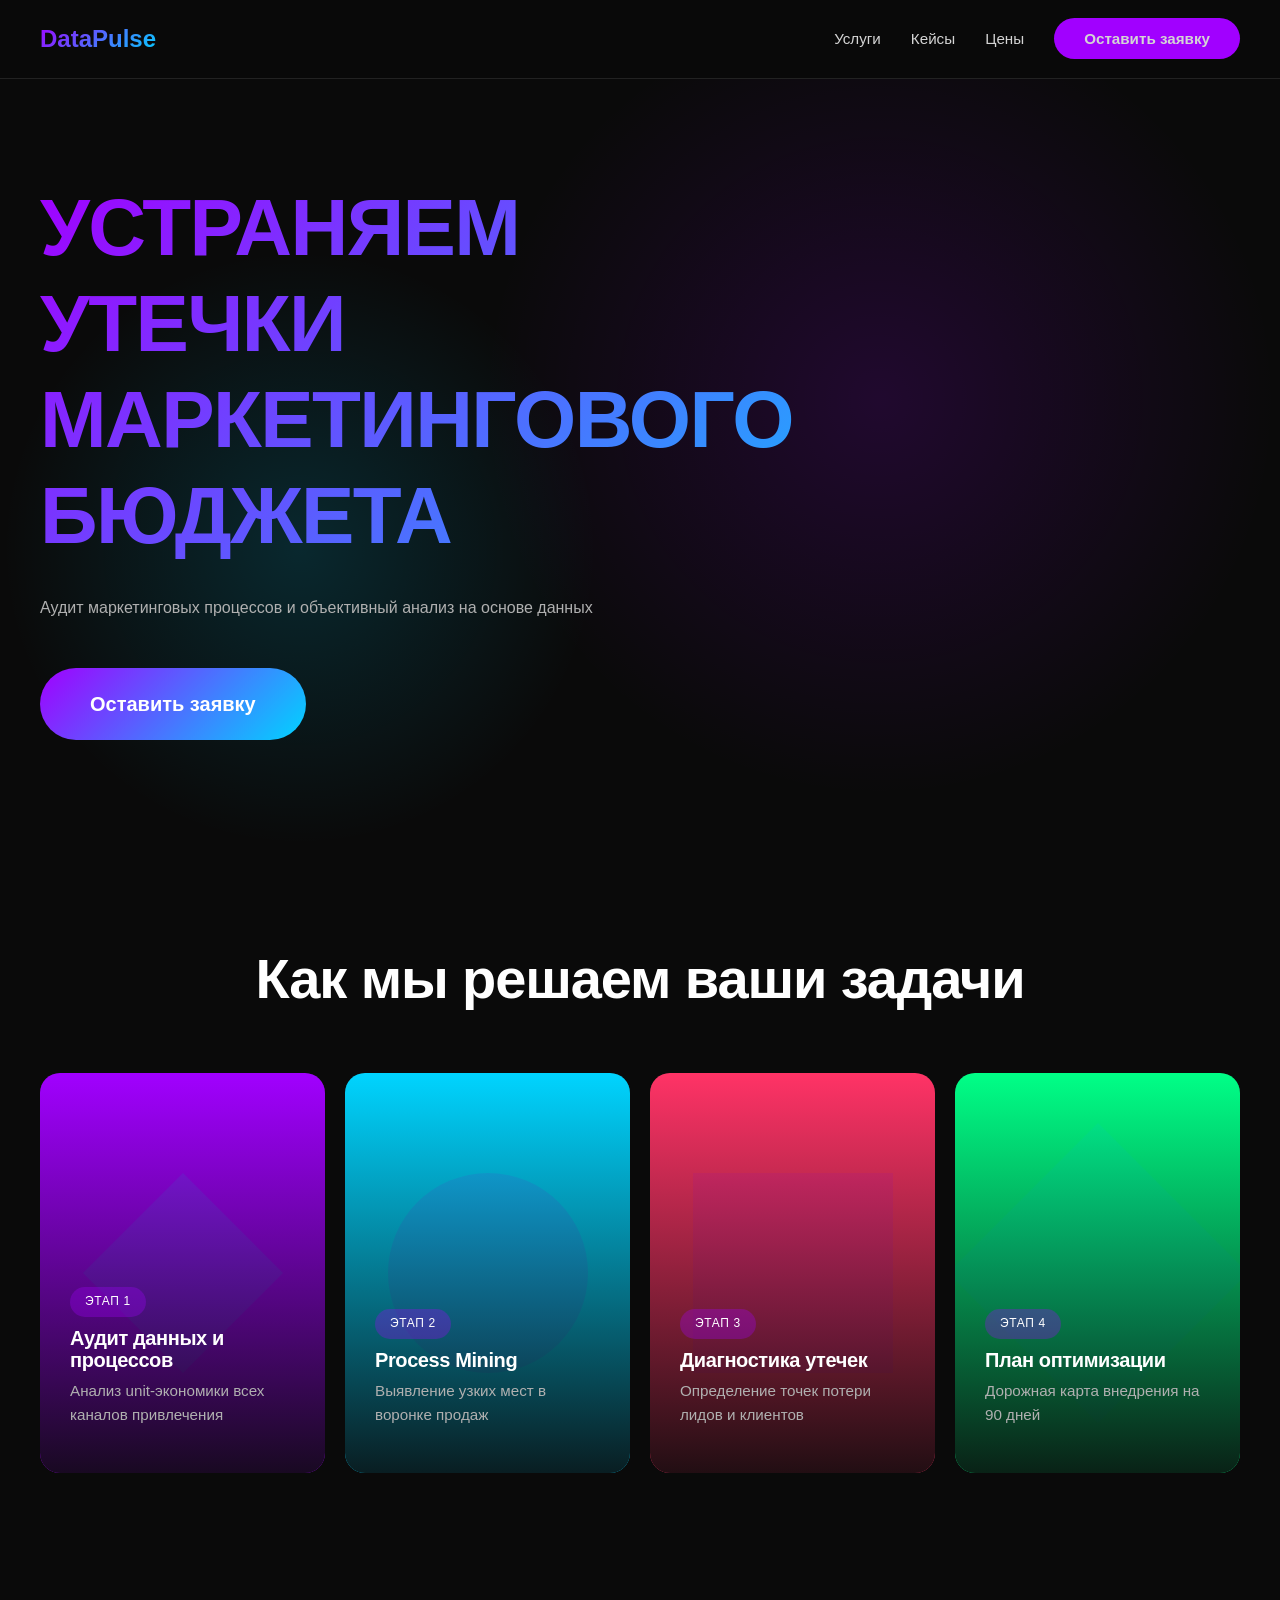
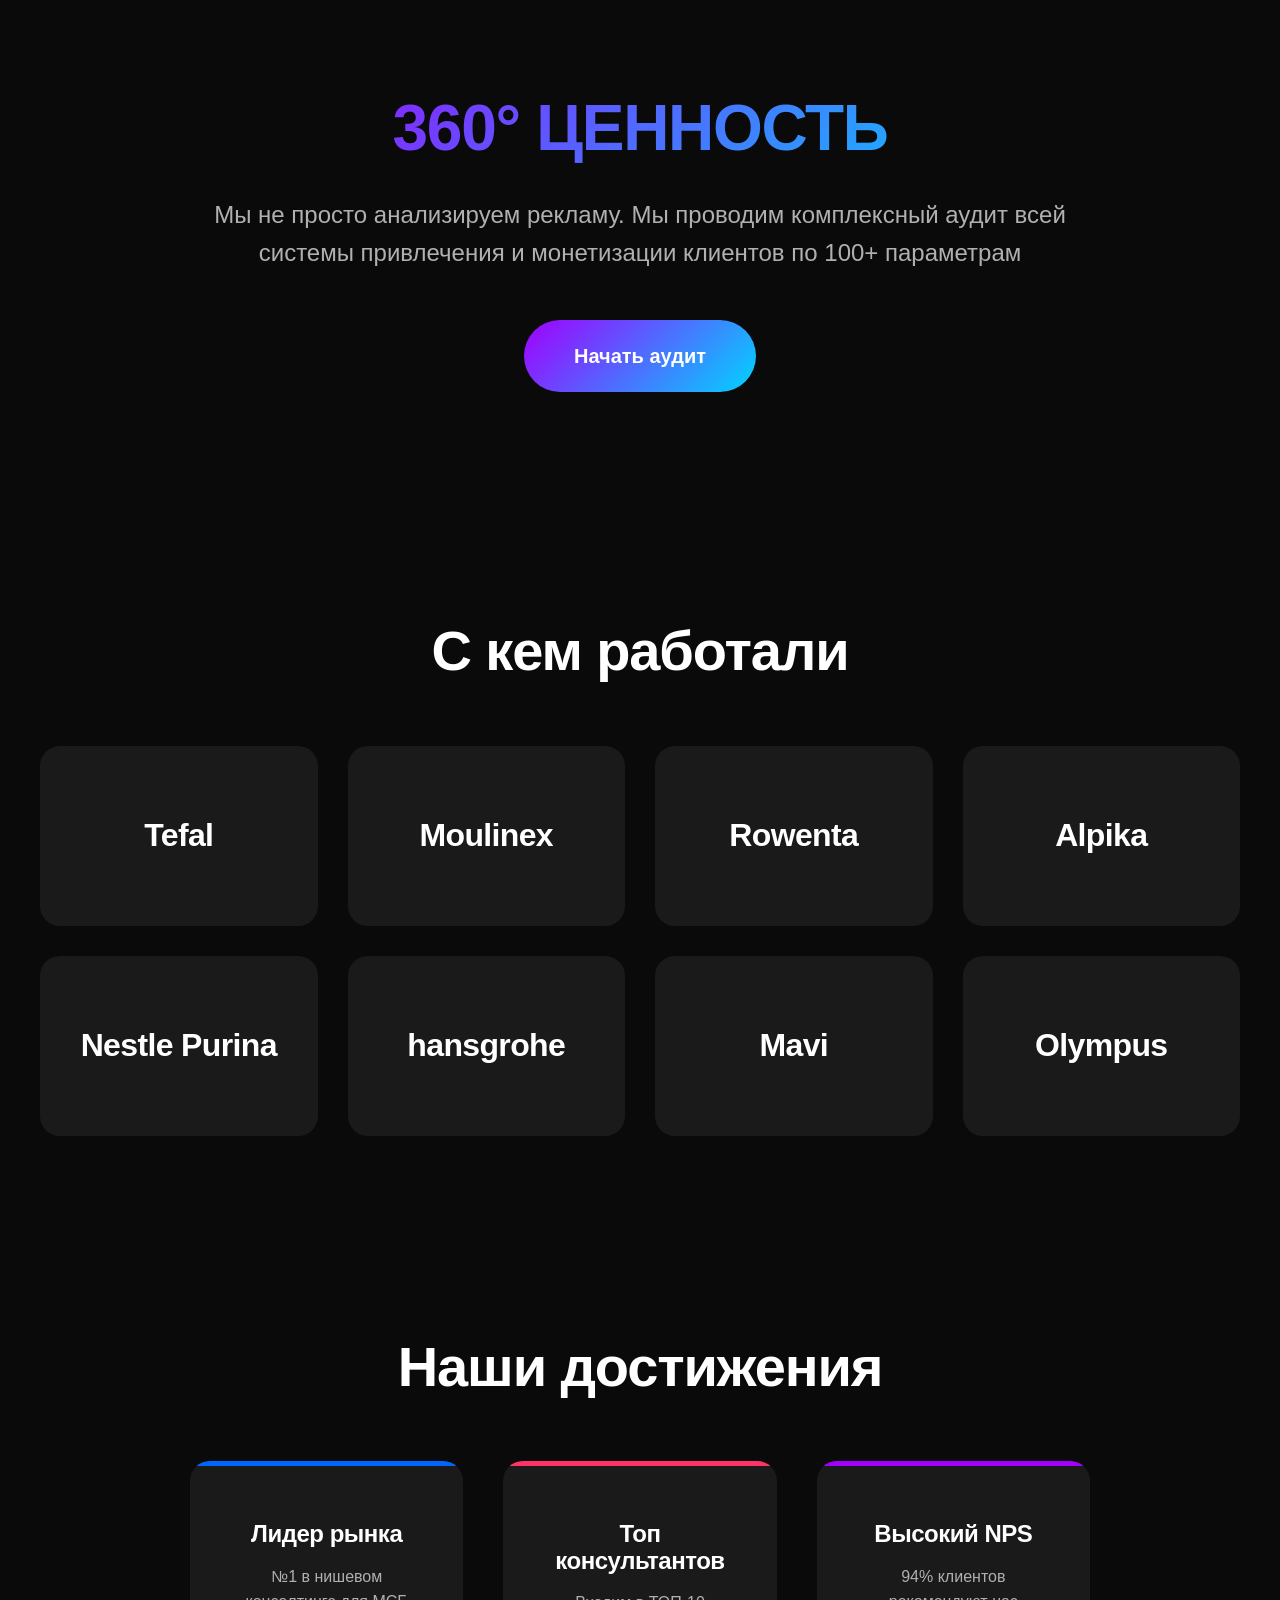
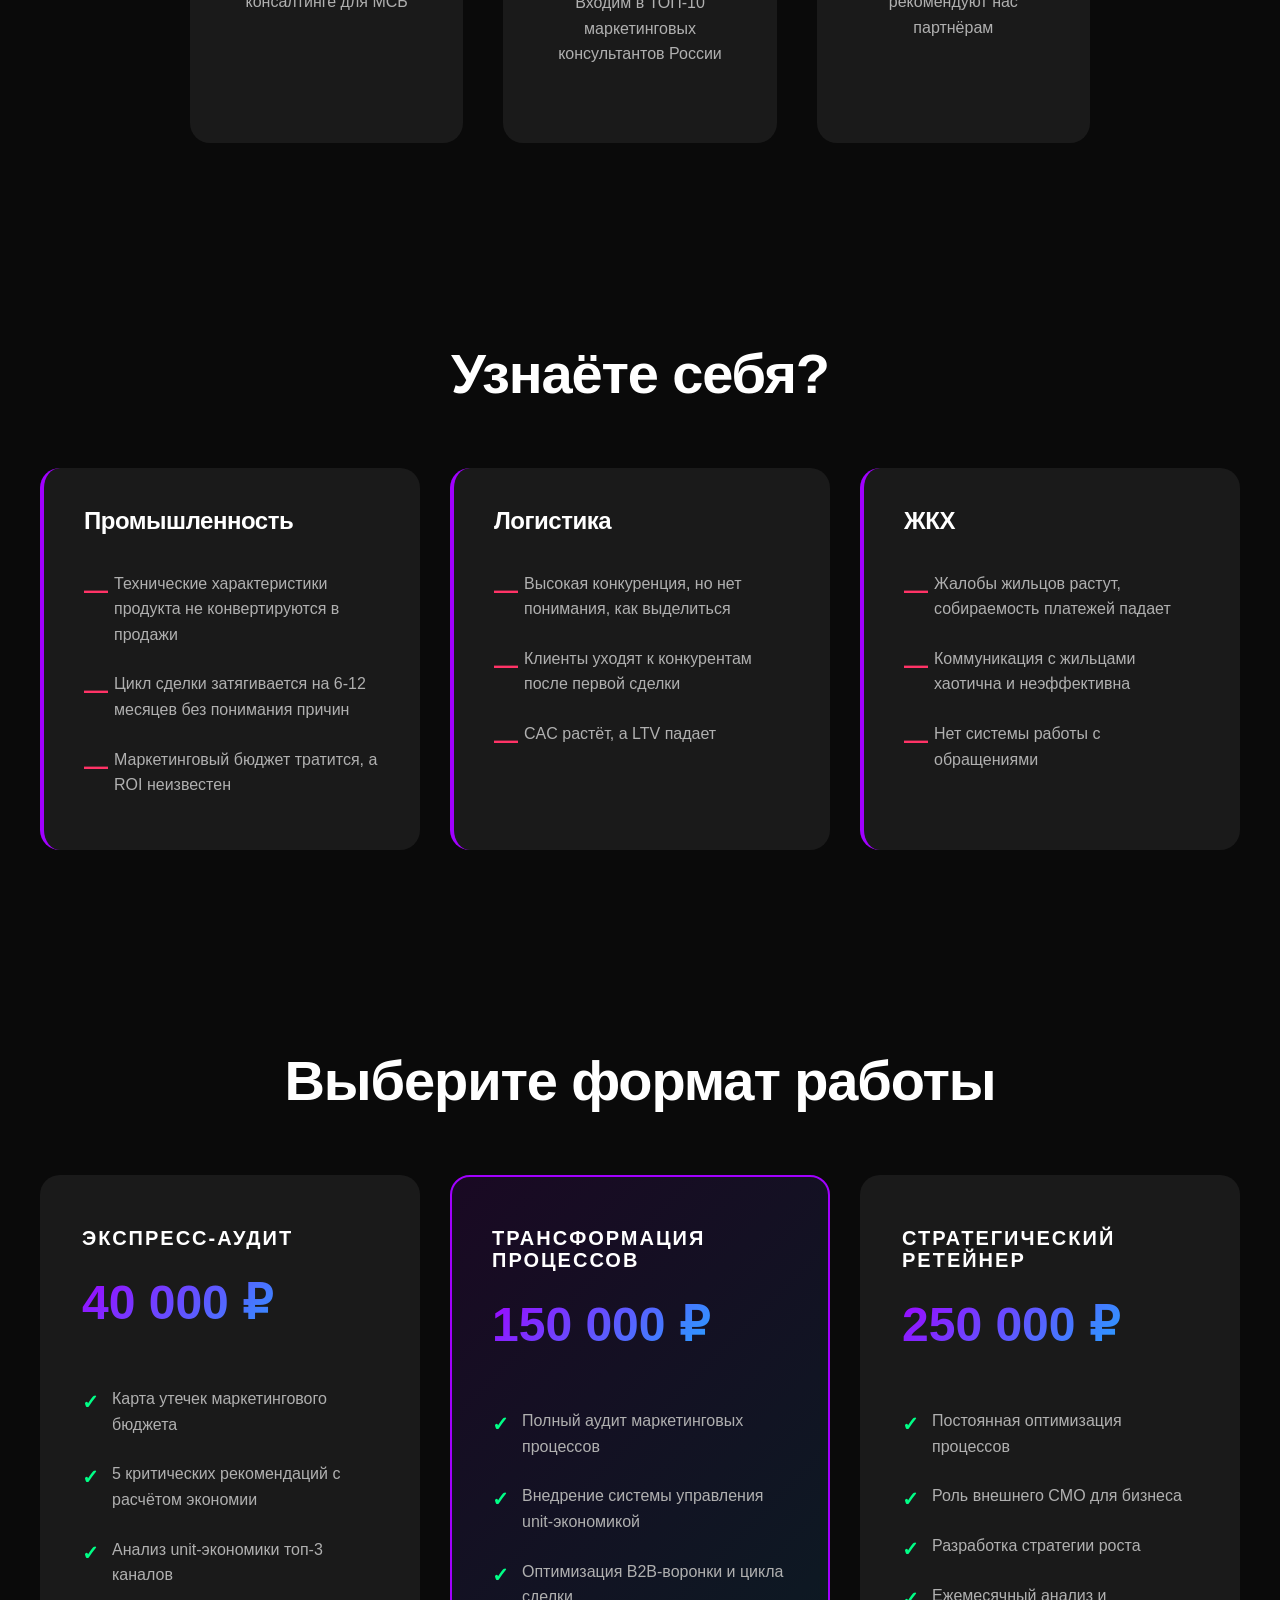
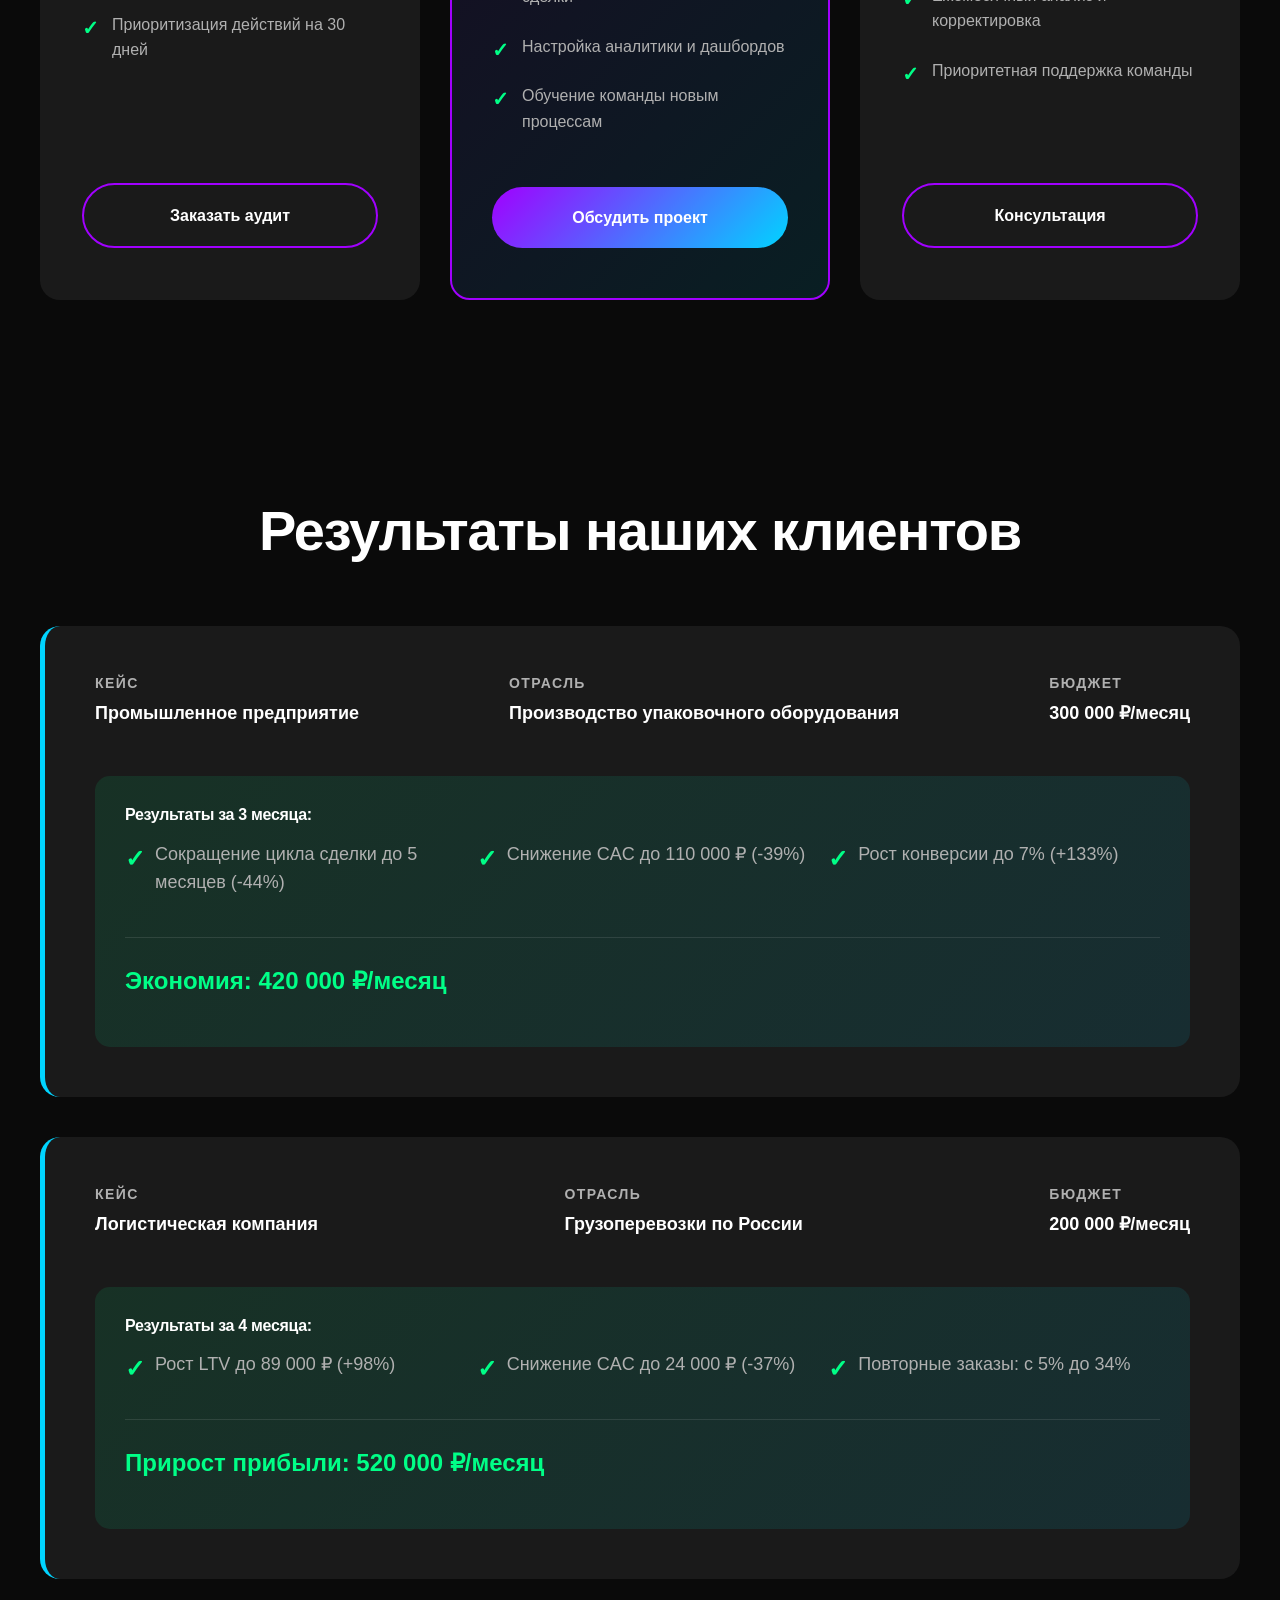
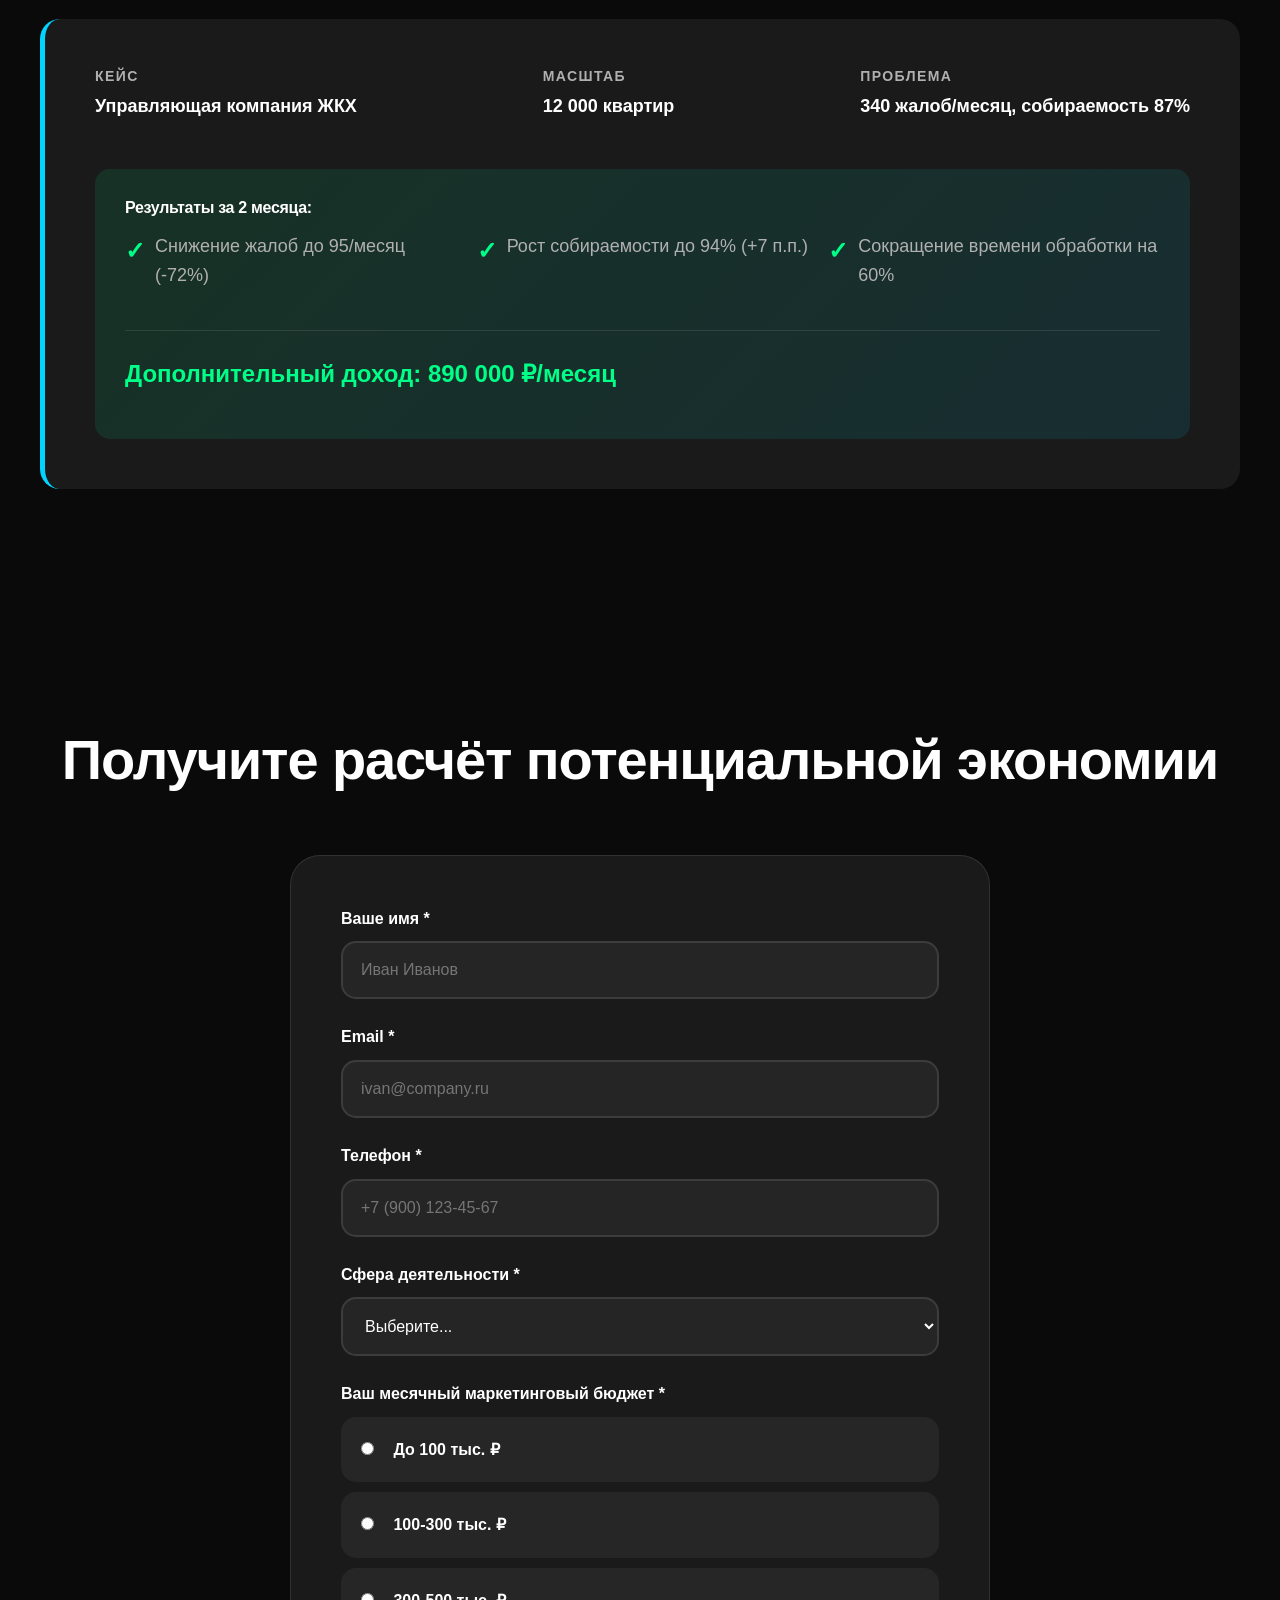
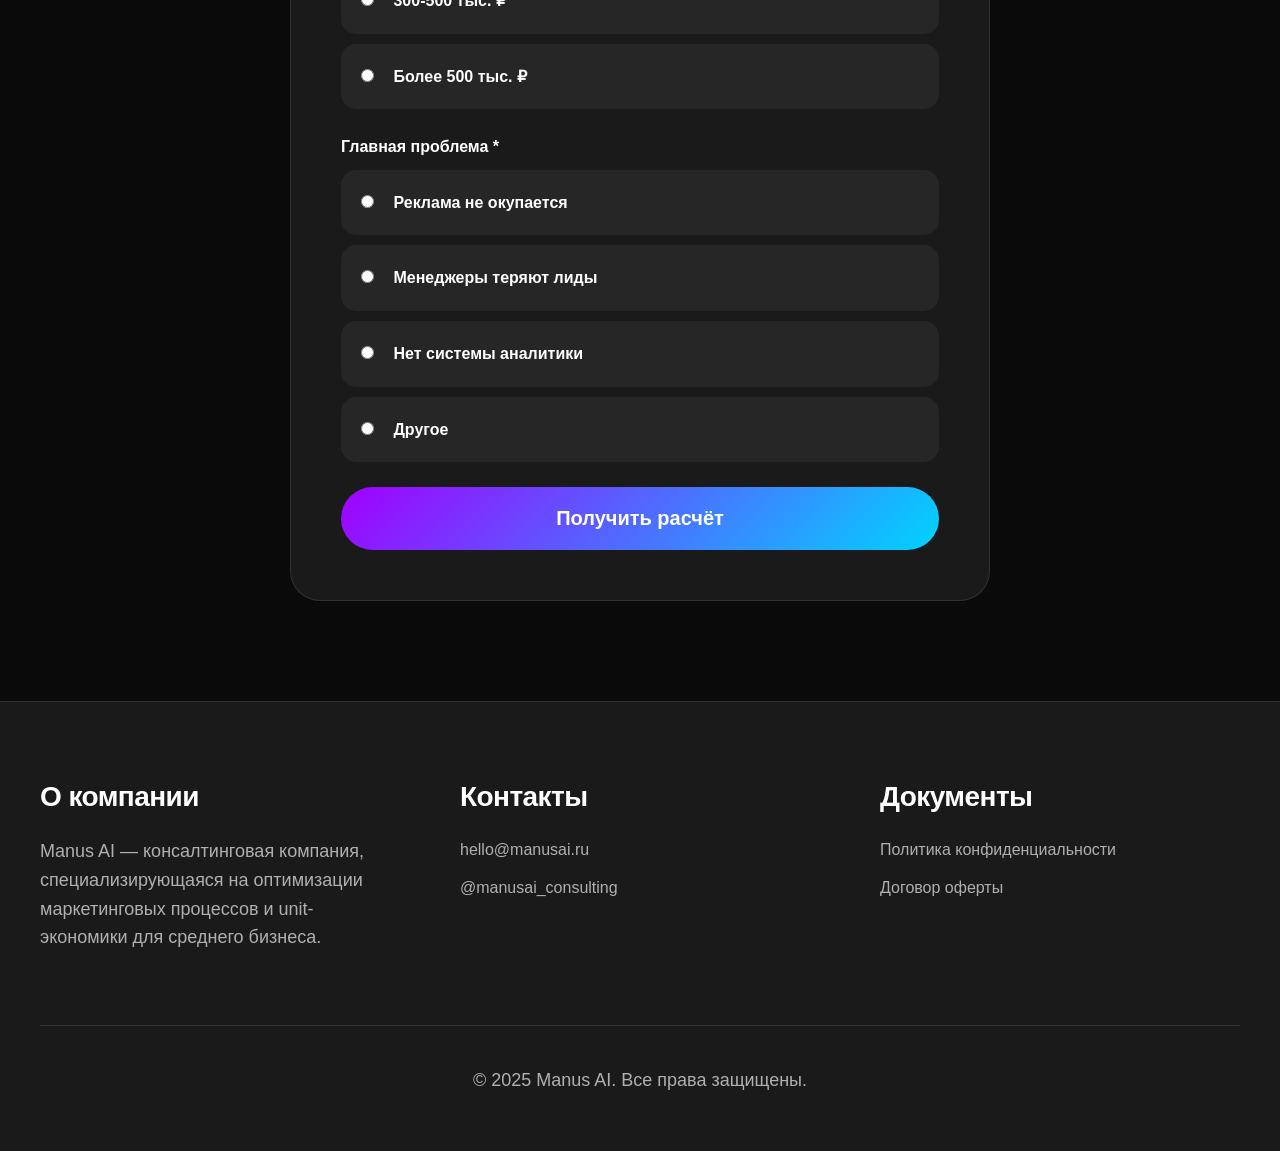
==== commit 647ec335: "сhanges" ====
--- a/index.html
+++ b/index.html
@@ -3,7 +3,7 @@
 <head>
     <meta charset="UTF-8">
     <meta name="viewport" content="width=device-width, initial-scale=1.0">
-    <title>Manus AI - Системный аудит маркетинга для МСБ</title>
+    <title>DataPulse - анализ маркетинга и повышение его эффективности</title>
     <meta name="description" content="Устраняем утечки маркетингового бюджета: возвращаем от 100 000 ₽ за 10 дней. Аудит и оптимизация для промышленности, логистики и ЖКХ.">
     <style>
         * {
@@ -40,11 +40,12 @@
         }
 
         h1 {
-            font-size: 5rem;
+            font-size: 5.0rem;
             background: linear-gradient(135deg, var(--primary-color) 0%, var(--accent-color) 100%);
             -webkit-background-clip: text;
             -webkit-text-fill-color: transparent;
             background-clip: text;
+            text-transform: uppercase;
         }
 
         h2 {
@@ -106,7 +107,7 @@
         }
 
         .nav-menu a {
-            color: var(--text-secondary);
+            color: #d4d4d4;
             text-decoration: none;
             transition: color 0.3s ease;
             font-size: 0.95rem;
@@ -170,13 +171,13 @@
         }
 
         .hero h1 {
-            font-size: 5.5rem;
+            font-size: 5.0rem;
             margin-bottom: 2rem;
-            line-height: 1;
+            line-height: 1.2;
         }
 
         .hero-subtitle {
-            font-size: 1.5rem;
+            font-size: 1.0rem;
             margin-bottom: 3rem;
             color: var(--text-secondary);
             line-height: 1.5;
@@ -225,7 +226,7 @@
             color: var(--text-secondary);
         }
 
-        /* Card Grid Section - UPDATED */
+        /* Card Grid Section */
         .card-grid-section {
             padding: 100px 0;
             background: var(--bg-dark);
@@ -236,22 +237,18 @@
         .cards-grid {
             display: grid;
             grid-template-columns: repeat(4, 1fr);
-            gap: 30px;
+            gap: 20px;
             margin-top: 3rem;
         }
 
         .feature-card {
             background: var(--bg-card);
             border-radius: 20px;
-            padding: 50px 40px;
+            overflow: hidden;
             transition: all 0.4s ease;
             position: relative;
-            overflow: hidden;
-            border: 2px solid transparent;
-            min-height: 450px;
-            display: flex;
-            flex-direction: column;
-            justify-content: space-between;
+            height: 400px;
+            cursor: pointer;
         }
 
         .feature-card::before {
@@ -260,87 +257,51 @@
             top: 0;
             left: 0;
             right: 0;
-            height: 4px;
-            background: linear-gradient(90deg, var(--primary-color) 0%, var(--accent-color) 100%);
-            opacity: 0;
-            transition: opacity 0.4s ease;
-        }
-
-        .feature-card:hover::before {
-            opacity: 1;
+            bottom: 0;
+            background: linear-gradient(180deg, transparent 0%, rgba(10, 10, 10, 0.9) 100%);
+            z-index: 1;
         }
 
         .feature-card:hover {
             transform: translateY(-10px);
-            border-color: var(--primary-color);
             box-shadow: 0 20px 60px rgba(161, 0, 255, 0.3);
         }
 
-        /* Different gradient backgrounds for cards */
-        .feature-card:nth-child(1) {
-            background: linear-gradient(135deg, rgba(161, 0, 255, 0.1) 0%, rgba(26, 26, 26, 1) 100%);
-        }
-
-        .feature-card:nth-child(2) {
-            background: linear-gradient(135deg, rgba(0, 212, 255, 0.1) 0%, rgba(26, 26, 26, 1) 100%);
-        }
-
-        .feature-card:nth-child(3) {
-            background: linear-gradient(135deg, rgba(255, 51, 102, 0.1) 0%, rgba(26, 26, 26, 1) 100%);
-        }
-
-        .feature-card:nth-child(4) {
-            background: linear-gradient(135deg, rgba(0, 255, 135, 0.1) 0%, rgba(26, 26, 26, 1) 100%);
-        }
-
-        .feature-card:nth-child(5) {
-            background: linear-gradient(135deg, rgba(0, 102, 255, 0.1) 0%, rgba(26, 26, 26, 1) 100%);
-        }
-
-        .feature-card:nth-child(6) {
-            background: linear-gradient(135deg, rgba(161, 0, 255, 0.15) 0%, rgba(26, 26, 26, 1) 100%);
-        }
-
-        .feature-card:nth-child(7) {
-            background: linear-gradient(135deg, rgba(0, 212, 255, 0.15) 0%, rgba(26, 26, 26, 1) 100%);
-        }
-
-        .feature-card:nth-child(8) {
-            background: linear-gradient(135deg, rgba(255, 51, 102, 0.15) 0%, rgba(26, 26, 26, 1) 100%);
-        }
-
-        .feature-card-content-wrapper {
-            display: flex;
-            flex-direction: column;
+        .feature-card-image {
+            width: 100%;
             height: 100%;
+            object-fit: cover;
+        }
+
+        .feature-card-content {
+            position: absolute;
+            bottom: 0;
+            left: 0;
+            right: 0;
+            padding: 30px;
+            z-index: 2;
         }
 
         .feature-card-tag {
             display: inline-block;
-            background: rgba(161, 0, 255, 0.2);
-            color: var(--text-primary);
-            padding: 10px 20px;
+            background: rgba(161, 0, 255, 0.3);
+            color: var(--text-primary);
+            padding: 5px 15px;
             border-radius: 20px;
             font-size: 0.75rem;
-            margin-bottom: 30px;
+            margin-bottom: 10px;
             text-transform: uppercase;
-            letter-spacing: 0.1em;
-            font-weight: 600;
-            width: fit-content;
+            letter-spacing: 0.05em;
         }
 
         .feature-card h3 {
-            font-size: 1.75rem;
-            margin-bottom: 20px;
-            color: var(--text-primary);
-            line-height: 1.2;
+            font-size: 1.25rem;
+            margin-bottom: 0.5rem;
         }
 
         .feature-card p {
-            font-size: 1.125rem;
+            font-size: 0.95rem;
             color: var(--text-secondary);
-            line-height: 1.7;
-            margin-top: auto;
         }
 
         /* Value Section */
@@ -987,13 +948,13 @@
     <header>
         <div class="container">
             <div class="header-content">
-                <a href="#" class="logo">MANUS AI</a>
+                <a href="#" class="logo">DataPulse</a>
                 <nav>
                     <ul class="nav-menu">
                         <li><a href="#services">Услуги</a></li>
                         <li><a href="#cases">Кейсы</a></li>
                         <li><a href="#pricing">Цены</a></li>
-                        <li><a href="#contact" class="cta-header">Получить расчёт</a></li>
+                        <li><a href="#contact" class="cta-header">Оставить заявку</a></li>
                     </ul>
                 </nav>
             </div>
@@ -1004,43 +965,90 @@
     <section class="hero">
         <div class="container">
             <div class="hero-content">
-                <h1>УСТРАНЯЕМ<br>УТЕЧКИ<br>БЮДЖЕТА</h1>
-                <p class="hero-subtitle">Возвращаем от 100 000 ₽ за 10 дней через системный аудит маркетинговых процессов и unit-экономики для промышленности, логистики и ЖКХ</p>
-                <a href="#contact" class="cta-button">Получить расчёт экономии</a>
-                <p class="hero-note">Работаем полностью удалённо • 95% клиентов из регионов России</p>
+                <h1>Устраняем<br>утечки<br>маркетингового бюджета</h1>
+                <p class="hero-subtitle">Аудит маркетинговых процессов и объективный анализ на основе данных</p>
+                <a href="#contact" class="cta-button">Оставить заявку</a>
             </div>
         </div>
     </section>
 
-    <!-- Card Grid Section - NEW DESIGN -->
+    <!-- Card Grid Section -->
     <section id="services" class="card-grid-section">
         <div class="container">
             <h2 class="section-title">Как мы решаем ваши задачи</h2>
             
             <div class="cards-grid">
                 <div class="feature-card">
-                    <span class="feature-card-tag">Этап 1</span>
-                    <h3>Аудит данных и процессов</h3>
-                    <p>Анализ unit-экономики всех каналов привлечения</p>
+                    <img src="data:image/svg+xml,%3Csvg xmlns='http://www.w3.org/2000/svg' width='400' height='400'%3E%3Crect fill='%23A100FF' width='400' height='400'/%3E%3Cg fill-opacity='0.1'%3E%3Cpath fill='%2300D4FF' d='M200 100 L300 200 L200 300 L100 200 Z'/%3E%3C/g%3E%3C/svg%3E" alt="Аудит данных" class="feature-card-image">
+                    <div class="feature-card-content">
+                        <span class="feature-card-tag">Этап 1</span>
+                        <h3>Аудит данных и процессов</h3>
+                        <p>Анализ unit-экономики всех каналов привлечения</p>
+                    </div>
                 </div>
 
                 <div class="feature-card">
-                    <span class="feature-card-tag">Этап 2</span>
-                    <h3>Process Mining</h3>
-                    <p>Выявление узких мест в воронке продаж</p>
+                    <img src="data:image/svg+xml,%3Csvg xmlns='http://www.w3.org/2000/svg' width='400' height='400'%3E%3Crect fill='%2300D4FF' width='400' height='400'/%3E%3Cg fill-opacity='0.1'%3E%3Ccircle fill='%23A100FF' cx='200' cy='200' r='100'/%3E%3C/g%3E%3C/svg%3E" alt="Process Mining" class="feature-card-image">
+                    <div class="feature-card-content">
+                        <span class="feature-card-tag">Этап 2</span>
+                        <h3>Process Mining</h3>
+                        <p>Выявление узких мест в воронке продаж</p>
+                    </div>
                 </div>
 
                 <div class="feature-card">
-                    <span class="feature-card-tag">Этап 3</span>
-                    <h3>Диагностика утечек</h3>
-                    <p>Определение точек потери лидов и клиентов</p>
+                    <img src="data:image/svg+xml,%3Csvg xmlns='http://www.w3.org/2000/svg' width='400' height='400'%3E%3Crect fill='%23FF3366' width='400' height='400'/%3E%3Cg fill-opacity='0.1'%3E%3Crect fill='%23A100FF' x='100' y='100' width='200' height='200'/%3E%3C/g%3E%3C/svg%3E" alt="Диагностика утечек" class="feature-card-image">
+                    <div class="feature-card-content">
+                        <span class="feature-card-tag">Этап 3</span>
+                        <h3>Диагностика утечек</h3>
+                        <p>Определение точек потери лидов и клиентов</p>
+                    </div>
                 </div>
 
                 <div class="feature-card">
-                    <span class="feature-card-tag">Этап 4</span>
-                    <h3>План оптимизации</h3>
-                    <p>Дорожная карта внедрения на 90 дней</p>
-                </div>
+                    <img src="data:image/svg+xml,%3Csvg xmlns='http://www.w3.org/2000/svg' width='400' height='400'%3E%3Crect fill='%2300FF87' width='400' height='400'/%3E%3Cg fill-opacity='0.1'%3E%3Cpolygon fill='%2300D4FF' points='200,50 350,200 200,350 50,200'/%3E%3C/g%3E%3C/svg%3E" alt="План оптимизации" class="feature-card-image">
+                    <div class="feature-card-content">
+                        <span class="feature-card-tag">Этап 4</span>
+                        <h3>План оптимизации</h3>
+                        <p>Дорожная карта внедрения на 90 дней</p>
+                    </div>
+                </div>
+
+                <!--<div class="feature-card">
+                    <img src="data:image/svg+xml,%3Csvg xmlns='http://www.w3.org/2000/svg' width='400' height='400'%3E%3Crect fill='%230066FF' width='400' height='400'/%3E%3Cg fill-opacity='0.1'%3E%3Ccircle fill='%23A100FF' cx='150' cy='150' r='80'/%3E%3Ccircle fill='%2300D4FF' cx='250' cy='250' r='80'/%3E%3C/g%3E%3C/svg%3E" alt="Промышленность" class="feature-card-image">
+                    <div class="feature-card-content">
+                        <span class="feature-card-tag">Отрасль</span>
+                        <h3>Промышленность</h3>
+                        <p>Оптимизация B2B-воронки и сокращение цикла сделки</p>
+                    </div>
+                </div>
+
+                <div class="feature-card">
+                    <img src="data:image/svg+xml,%3Csvg xmlns='http://www.w3.org/2000/svg' width='400' height='400'%3E%3Crect fill='%23A100FF' width='400' height='400'/%3E%3Cg fill-opacity='0.2'%3E%3Crect fill='%2300FF87' x='50' y='150' width='300' height='100'/%3E%3C/g%3E%3C/svg%3E" alt="Логистика" class="feature-card-image">
+                    <div class="feature-card-content">
+                        <span class="feature-card-tag">Отрасль</span>
+                        <h3>Логистика</h3>
+                        <p>Снижение CAC и увеличение LTV клиентов</p>
+                    </div>
+                </div>
+
+                <div class="feature-card">
+                    <img src="data:image/svg+xml,%3Csvg xmlns='http://www.w3.org/2000/svg' width='400' height='400'%3E%3Crect fill='%2300D4FF' width='400' height='400'/%3E%3Cg fill-opacity='0.15'%3E%3Crect fill='%23FF3366' x='100' y='50' width='200' height='300'/%3E%3C/g%3E%3C/svg%3E" alt="ЖКХ" class="feature-card-image">
+                    <div class="feature-card-content">
+                        <span class="feature-card-tag">Отрасль</span>
+                        <h3>ЖКХ</h3>
+                        <p>Снижение жалоб и повышение собираемости платежей</p>
+                    </div>
+                </div>
+
+                <div class="feature-card">
+                    <img src="data:image/svg+xml,%3Csvg xmlns='http://www.w3.org/2000/svg' width='400' height='400'%3E%3Crect fill='%23FF3366' width='400' height='400'/%3E%3Cg fill-opacity='0.1'%3E%3Cpath fill='%23A100FF' d='M100,200 Q200,100 300,200 T500,200' stroke='%2300D4FF' stroke-width='2' fill='none'/%3E%3C/g%3E%3C/svg%3E" alt="Результаты" class="feature-card-image">
+                    <div class="feature-card-content">
+                        <span class="feature-card-tag">Результат</span>
+                        <h3>Измеримый ROI</h3>
+                        <p>Каждая рекомендация с прогнозом экономии</p>
+                    </div>
+                </div> -->
             </div>
         </div>
     </section>
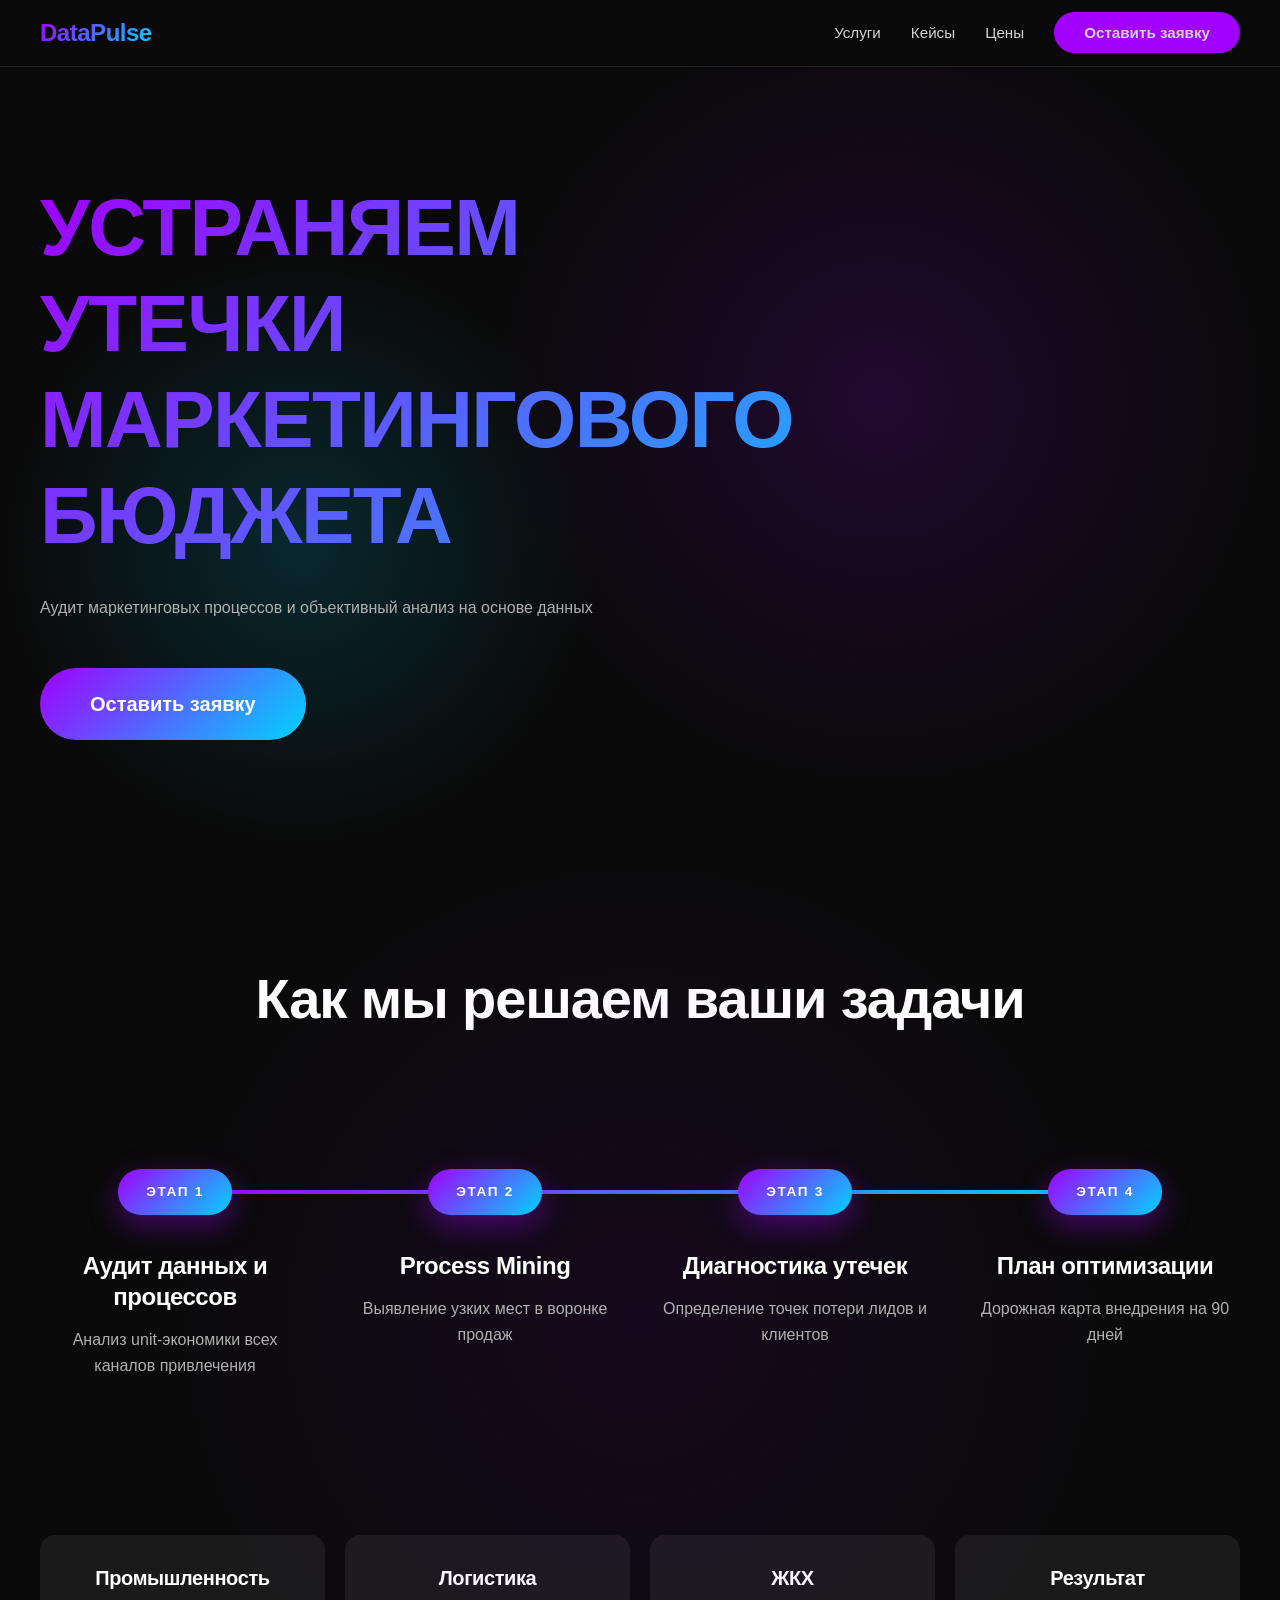
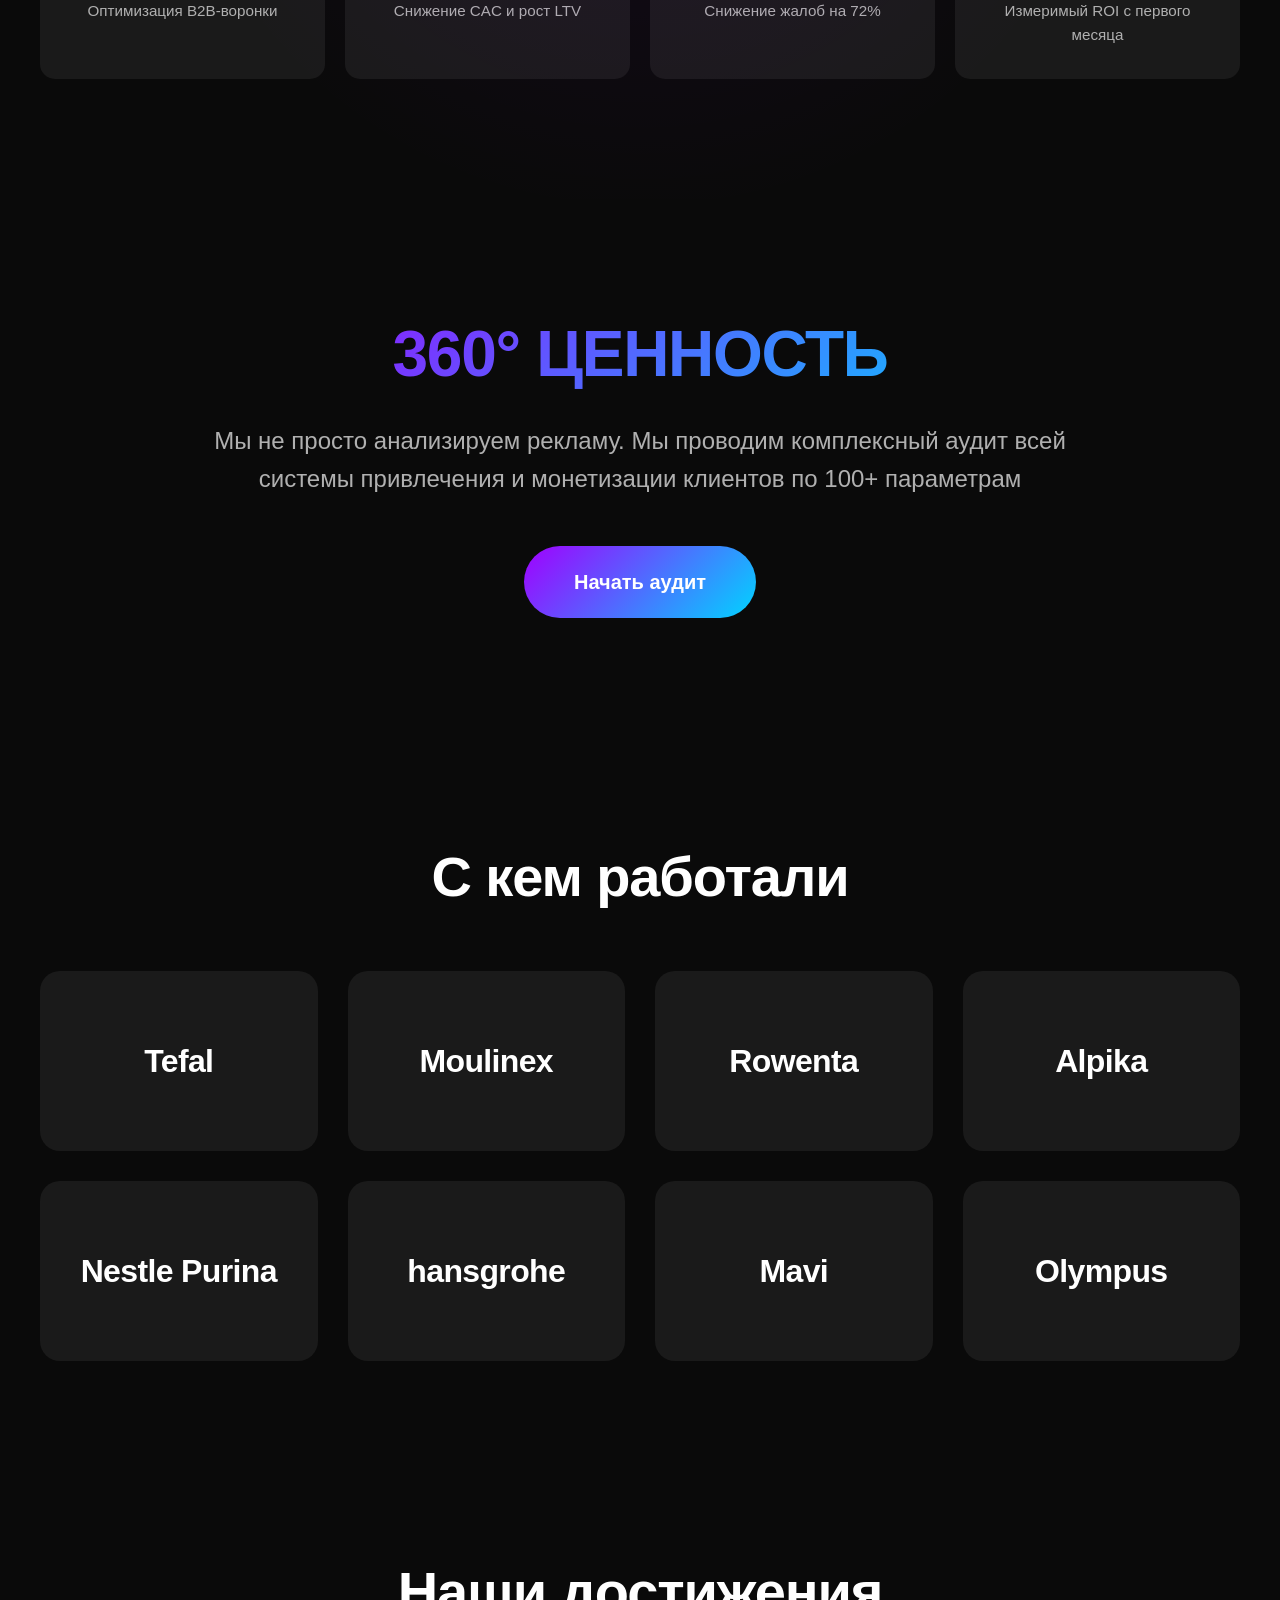
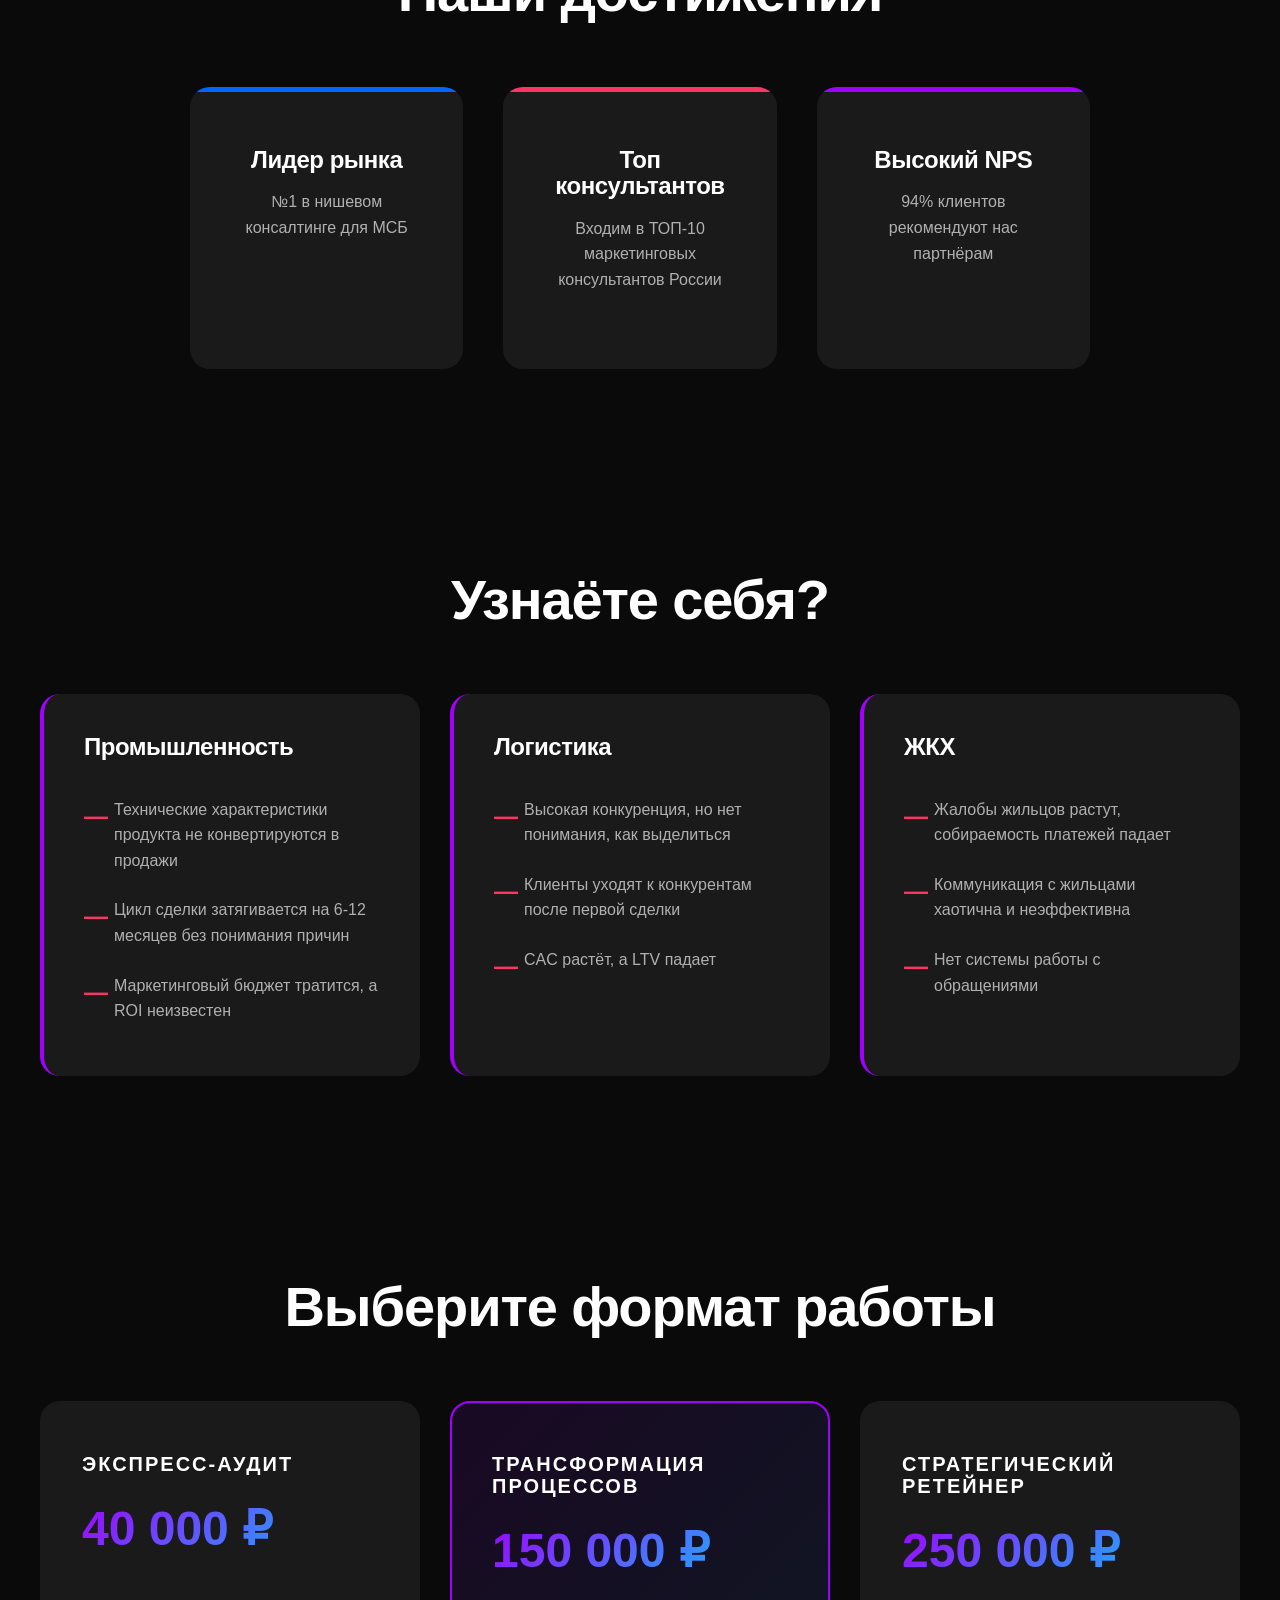
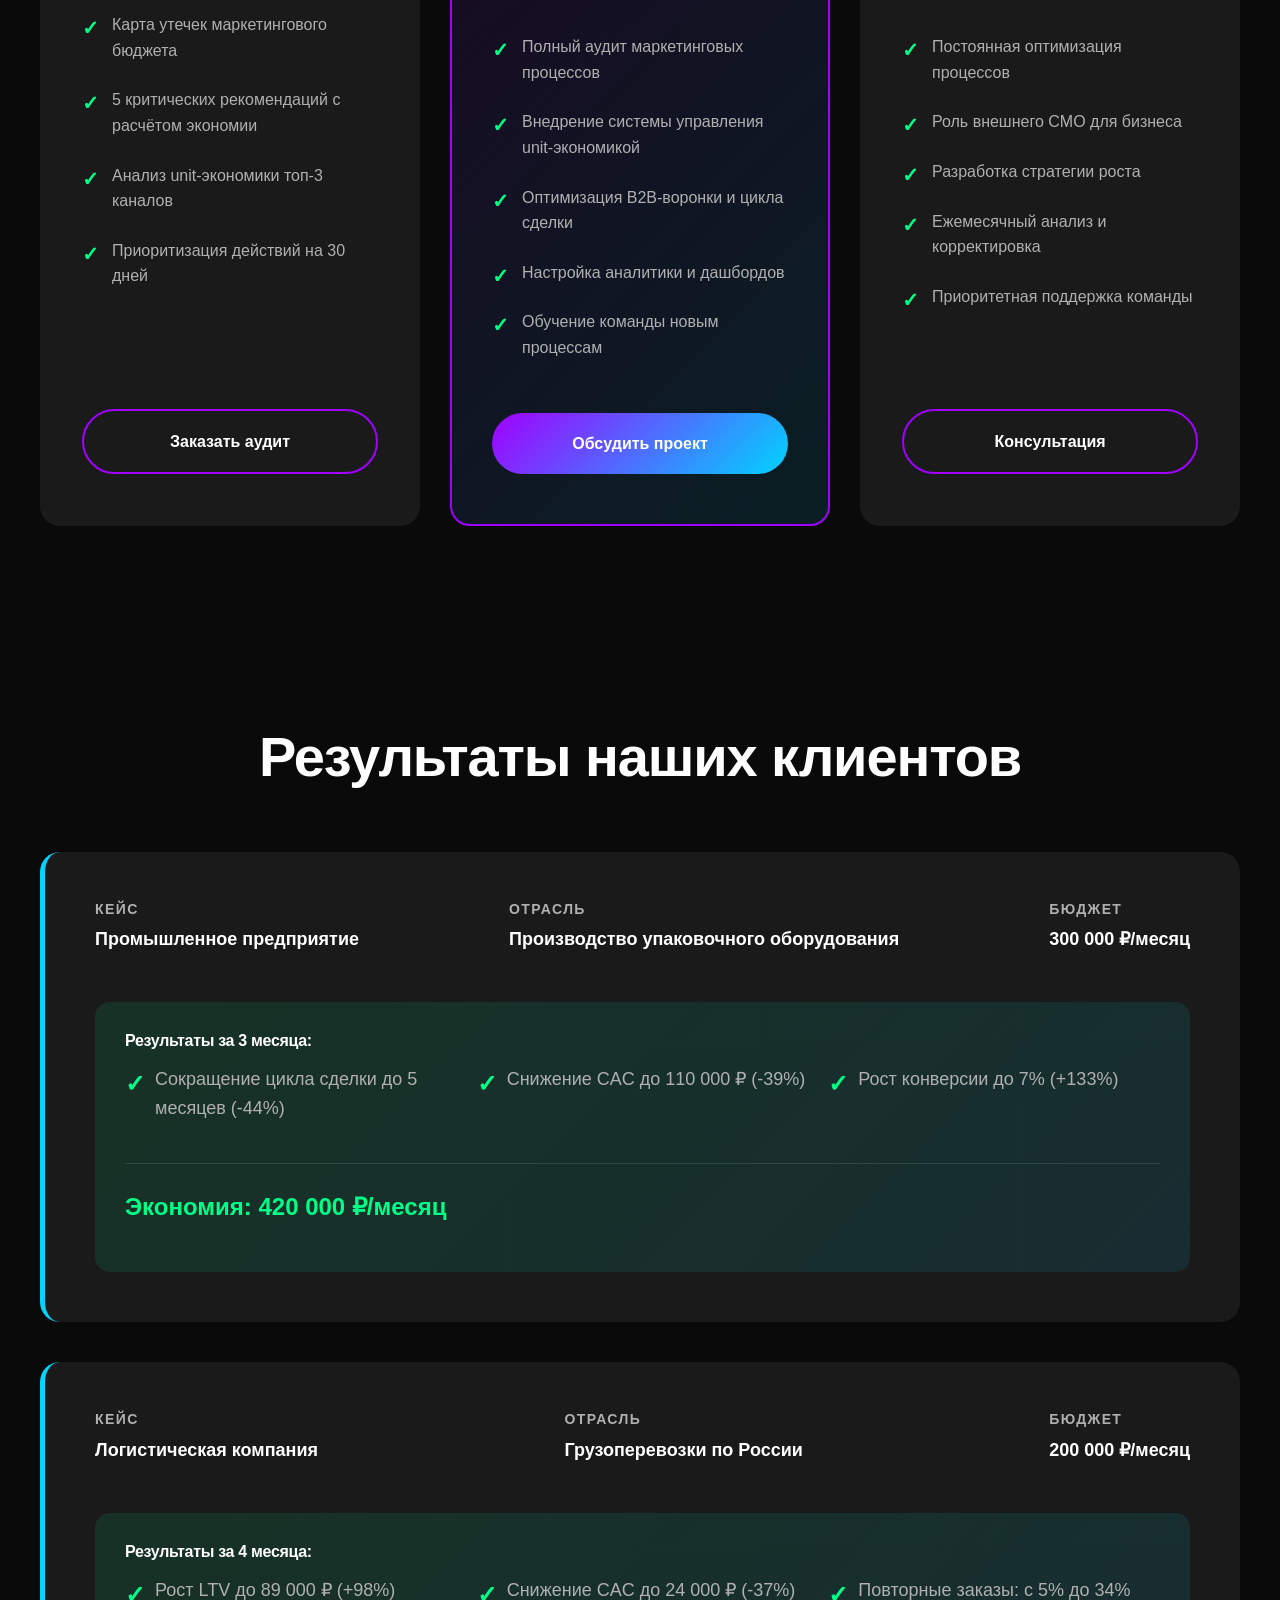
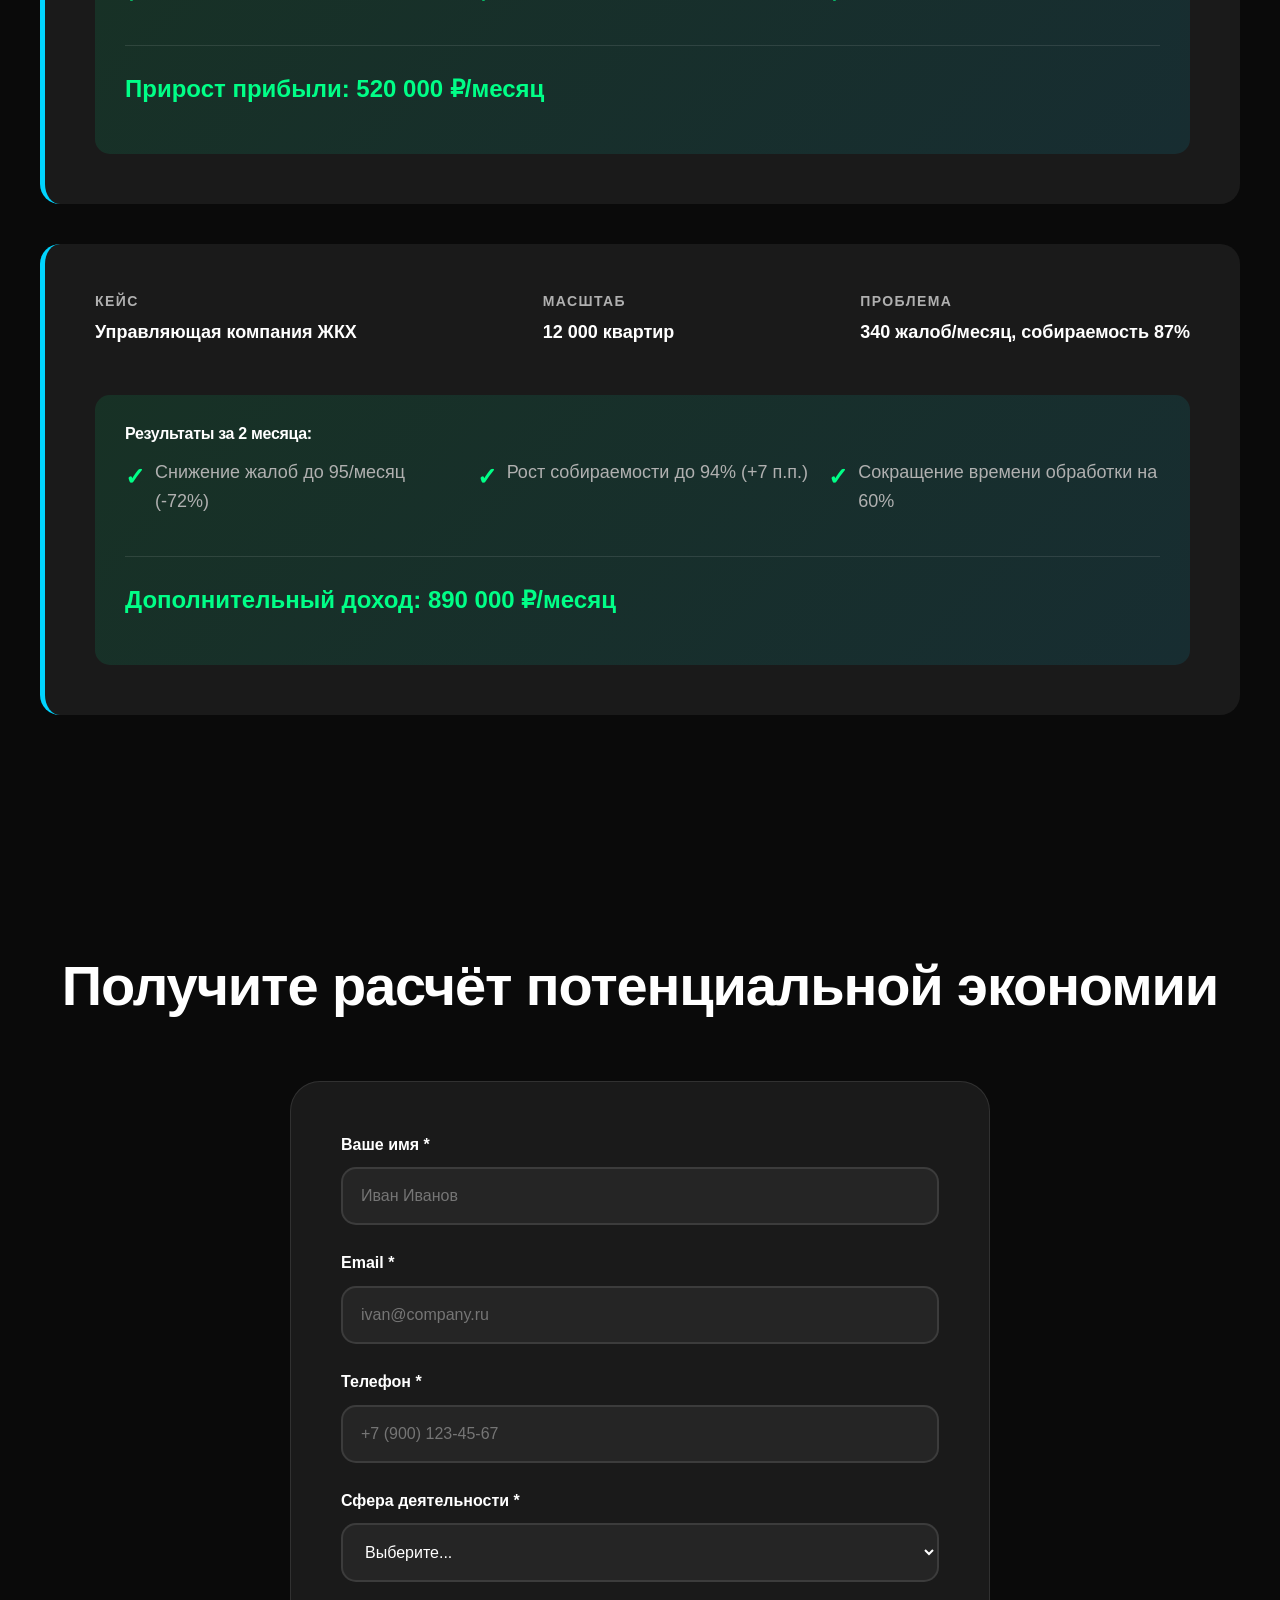
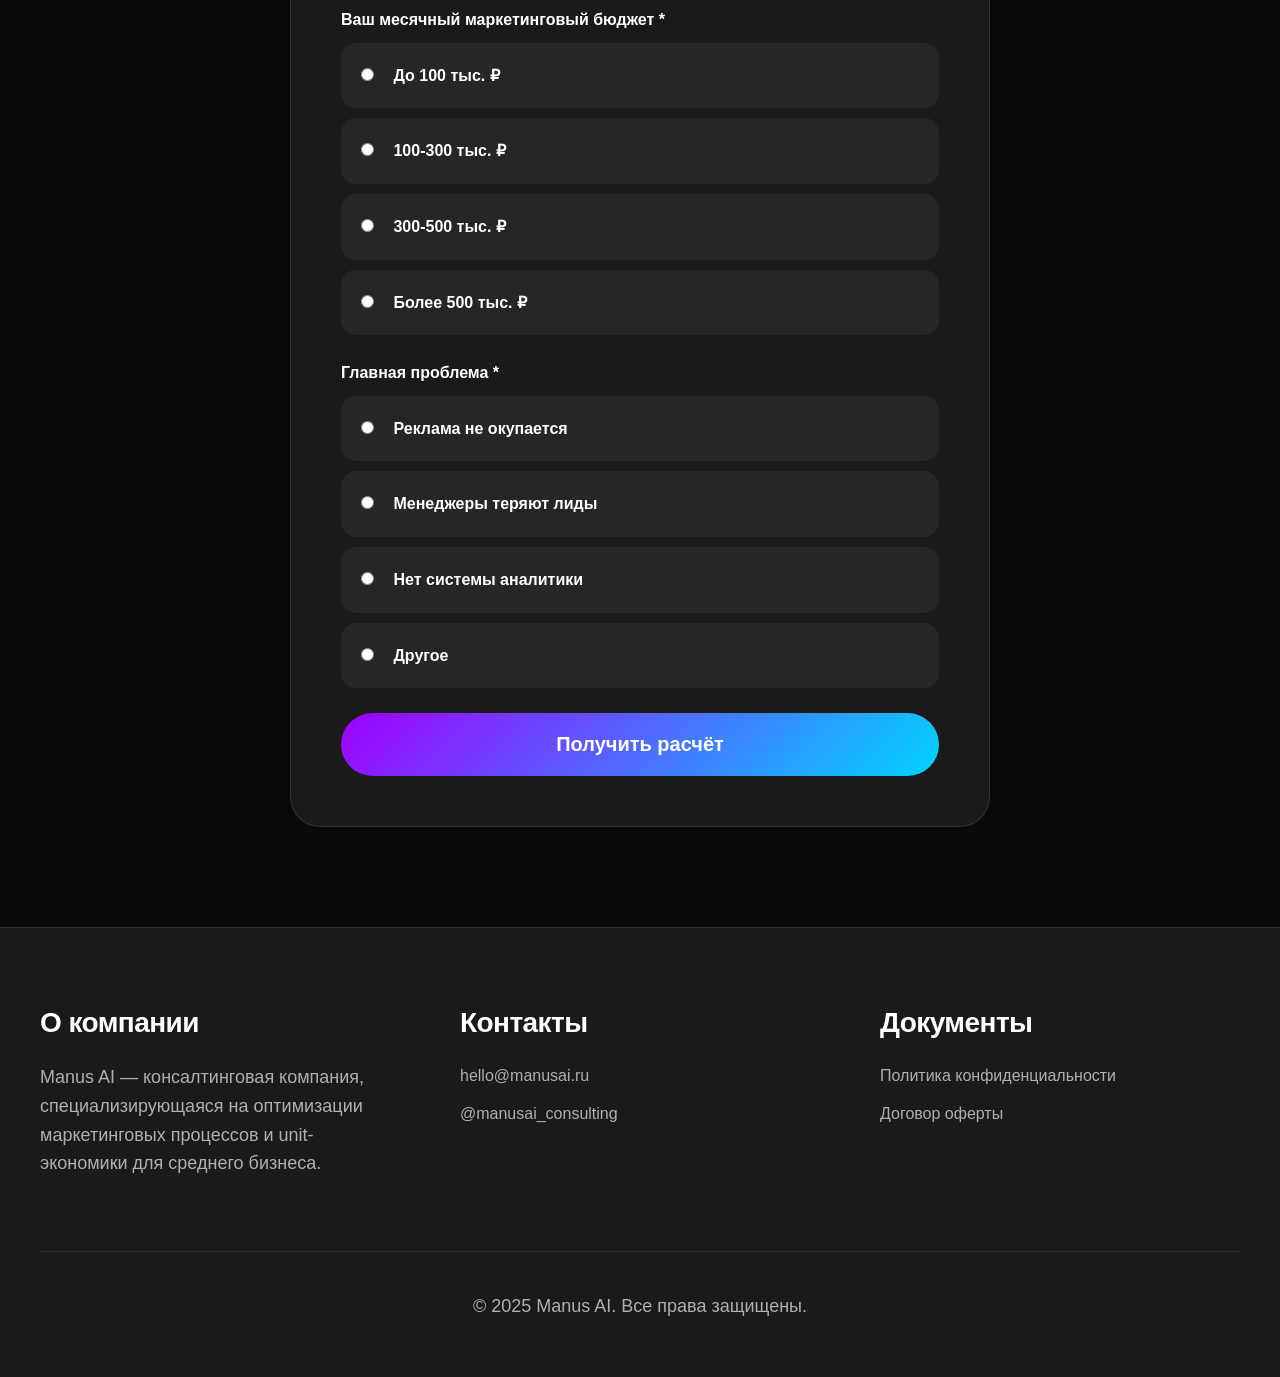
==== commit a1a60c94: "update" ====
--- a/index.html
+++ b/index.html
@@ -2,6 +2,7 @@
 <html lang="ru">
 <head>
     <meta charset="UTF-8">
+    <link rel="icon" type="image/svg+xml" href="favicon.svg">
     <meta name="viewport" content="width=device-width, initial-scale=1.0">
     <title>DataPulse - анализ маркетинга и повышение его эффективности</title>
     <meta name="description" content="Устраняем утечки маркетингового бюджета: возвращаем от 100 000 ₽ за 10 дней. Аудит и оптимизация для промышленности, логистики и ЖКХ.">
@@ -95,8 +96,31 @@
             font-weight: 700;
             background: linear-gradient(135deg, var(--primary-color) 0%, var(--accent-color) 100%);
             -webkit-background-clip: text;
+            background-clip: text;
             -webkit-text-fill-color: transparent;
             text-decoration: none;
+        }
+
+        /* Ensure the header site title (h1) stays visually small and doesn't inherit global h1 styles */
+        header .site-title {
+            margin: 0;
+            font-size: 1.5rem;
+            font-weight: 700;
+            text-transform: none; /* override global h1 uppercase */
+            background: transparent;
+        }
+
+        /* Screen-reader / visually hidden helper (keeps text available to crawlers and SRs but hidden visually) */
+        .visually-hidden {
+            position: absolute !important;
+            width: 1px !important;
+            height: 1px !important;
+            padding: 0 !important;
+            margin: -1px !important;
+            overflow: hidden !important;
+            clip: rect(0 0 0 0) !important;
+            white-space: nowrap !important;
+            border: 0 !important;
         }
 
         .nav-menu {
@@ -174,6 +198,18 @@
             font-size: 5.0rem;
             margin-bottom: 2rem;
             line-height: 1.2;
+        }
+
+        /* When main hero heading is an h2 (semantic change), keep the same visual styling */
+        .hero h2 {
+            font-size: 5.0rem;
+            margin-bottom: 2rem;
+            line-height: 1.2;
+            background: linear-gradient(135deg, var(--primary-color) 0%, var(--accent-color) 100%);
+            -webkit-background-clip: text;
+            -webkit-text-fill-color: transparent;
+            background-clip: text;
+            text-transform: uppercase;
         }
 
         .hero-subtitle {
@@ -226,84 +262,286 @@
             color: var(--text-secondary);
         }
 
-        /* Card Grid Section */
-        .card-grid-section {
-            padding: 100px 0;
+        /* Process Timeline Section */
+        .process-timeline-section {
+            padding: 120px 0;
             background: var(--bg-dark);
             position: relative;
             z-index: 10;
-        }
-
-        .cards-grid {
+            overflow: hidden;
+        }
+
+        .process-timeline-section::before {
+            content: '';
+            position: absolute;
+            top: 50%;
+            left: 50%;
+            transform: translate(-50%, -50%);
+            width: 1000px;
+            height: 1000px;
+            background: radial-gradient(circle, rgba(161, 0, 255, 0.08) 0%, transparent 70%);
+            pointer-events: none;
+        }
+
+        .timeline-wrapper {
+            position: relative;
+            margin-top: 80px;
+            padding: 60px 0;
+        }
+
+        /* Timeline Line */
+        .timeline-line {
+            position: absolute;
+            top: 24%;
+            left: 10%;
+            right: 10%;
+            height: 4px;
+            background: rgba(255, 255, 255, 0.1);
+            border-radius: 10px;
+            transform: translateY(-50%);
+        }
+
+        .timeline-progress {
+            position: absolute;
+            left: 0;
+            top: 0;
+            height: 100%;
+            width: 0%;
+            background: linear-gradient(90deg, var(--primary-color) 0%, var(--accent-color) 100%);
+            border-radius: 10px;
+            animation: progressAnimation 3s ease-out forwards;
+        }
+
+        @keyframes progressAnimation {
+            to {
+                width: 100%;
+            }
+        }
+
+        /* Timeline Steps */
+        .timeline-steps {
+            display: grid;
+            grid-template-columns: repeat(4, 1fr);
+            gap: 40px;
+            position: relative;
+        }
+
+        .timeline-step {
+            display: flex;
+            flex-direction: column;
+            align-items: center;
+            text-align: center;
+            opacity: 0;
+            animation: stepFadeIn 0.6s ease-out forwards;
+        }
+
+        .timeline-step:nth-child(1) {
+            animation-delay: 0.2s;
+        }
+
+        .timeline-step:nth-child(2) {
+            animation-delay: 0.6s;
+        }
+
+        .timeline-step:nth-child(3) {
+            animation-delay: 1s;
+        }
+
+        .timeline-step:nth-child(4) {
+            animation-delay: 1.4s;
+        }
+
+        @keyframes stepFadeIn {
+            from {
+                opacity: 0;
+                transform: translateY(30px);
+            }
+            to {
+                opacity: 1;
+                transform: translateY(0);
+            }
+        }
+
+        /* Step Label Marker */
+        .step-label-marker {
+            position: relative;
+            margin-bottom: 35px;
+            z-index: 2;
+        }
+
+        .step-label {
+            display: inline-block;
+            background: linear-gradient(135deg, var(--primary-color) 0%, var(--accent-color) 100%);
+            color: var(--text-primary);
+            padding: 12px 28px;
+            border-radius: 25px;
+            font-size: 0.85rem;
+            font-weight: 700;
+            text-transform: uppercase;
+            letter-spacing: 0.12em;
+            box-shadow: 0 10px 30px rgba(161, 0, 255, 0.4);
+            transition: all 0.4s ease;
+            position: relative;
+            z-index: 2;
+        }
+
+        .timeline-step:hover .step-label {
+            transform: translateY(-5px);
+            box-shadow: 0 15px 40px rgba(161, 0, 255, 0.6);
+        }
+
+        /* Pulse Effect for Labels */
+        .label-pulse {
+            position: absolute;
+            top: 50%;
+            left: 50%;
+            transform: translate(-50%, -50%);
+            width: 100%;
+            height: 100%;
+            border-radius: 25px;
+            background: linear-gradient(135deg, var(--primary-color) 0%, var(--accent-color) 100%);
+            opacity: 0.3;
+            animation: labelPulse 2s ease-out infinite;
+            z-index: 1;
+        }
+
+        .timeline-step:nth-child(2) .label-pulse {
+            animation-delay: 0.5s;
+        }
+
+        .timeline-step:nth-child(3) .label-pulse {
+            animation-delay: 1s;
+        }
+
+        .timeline-step:nth-child(4) .label-pulse {
+            animation-delay: 1.5s;
+        }
+
+        @keyframes labelPulse {
+            0% {
+                transform: translate(-50%, -50%) scale(1);
+                opacity: 0.3;
+            }
+            50% {
+                transform: translate(-50%, -50%) scale(1.2);
+                opacity: 0;
+            }
+            100% {
+                transform: translate(-50%, -50%) scale(1.4);
+                opacity: 0;
+            }
+        }
+
+        /* Step Content */
+        .step-content {
+            max-width: 280px;
+        }
+
+        .step-content h3 {
+            font-size: 1.5rem;
+            color: var(--text-primary);
+            margin-bottom: 15px;
+            line-height: 1.3;
+        }
+
+        .step-content p {
+            font-size: 1rem;
+            color: var(--text-secondary);
+            line-height: 1.6;
+        }
+
+        /* Industries Mini Grid */
+        .industries-mini-grid {
             display: grid;
             grid-template-columns: repeat(4, 1fr);
             gap: 20px;
-            margin-top: 3rem;
-        }
-
-        .feature-card {
+            margin-top: 80px;
+        }
+
+        .industry-mini-card {
             background: var(--bg-card);
-            border-radius: 20px;
-            overflow: hidden;
-            transition: all 0.4s ease;
-            position: relative;
-            height: 400px;
-            cursor: pointer;
-        }
-
-        .feature-card::before {
-            content: '';
-            position: absolute;
-            top: 0;
-            left: 0;
-            right: 0;
-            bottom: 0;
-            background: linear-gradient(180deg, transparent 0%, rgba(10, 10, 10, 0.9) 100%);
-            z-index: 1;
-        }
-
-        .feature-card:hover {
-            transform: translateY(-10px);
-            box-shadow: 0 20px 60px rgba(161, 0, 255, 0.3);
-        }
-
-        .feature-card-image {
-            width: 100%;
-            height: 100%;
-            object-fit: cover;
-        }
-
-        .feature-card-content {
-            position: absolute;
-            bottom: 0;
-            left: 0;
-            right: 0;
-            padding: 30px;
-            z-index: 2;
-        }
-
-        .feature-card-tag {
-            display: inline-block;
-            background: rgba(161, 0, 255, 0.3);
+            padding: 30px 25px;
+            border-radius: 15px;
+            text-align: center;
+            transition: all 0.3s ease;
+            border: 2px solid transparent;
+        }
+
+        .industry-mini-card:hover {
+            border-color: var(--primary-color);
+            transform: translateY(-5px);
+            box-shadow: 0 10px 30px rgba(161, 0, 255, 0.2);
+        }
+
+        .industry-mini-card h4 {
+            font-size: 1.25rem;
             color: var(--text-primary);
-            padding: 5px 15px;
-            border-radius: 20px;
-            font-size: 0.75rem;
             margin-bottom: 10px;
-            text-transform: uppercase;
-            letter-spacing: 0.05em;
-        }
-
-        .feature-card h3 {
-            font-size: 1.25rem;
-            margin-bottom: 0.5rem;
-        }
-
-        .feature-card p {
+        }
+
+        .industry-mini-card p {
             font-size: 0.95rem;
             color: var(--text-secondary);
-        }
-
+            margin: 0;
+        }
+
+        /* Responsive Design */
+        @media (max-width: 1200px) {
+            .timeline-steps {
+                grid-template-columns: repeat(2, 1fr);
+                gap: 60px 40px;
+            }
+
+            .timeline-line {
+                display: none;
+            }
+
+            .industries-mini-grid {
+                grid-template-columns: repeat(2, 1fr);
+            }
+        }
+
+        @media (max-width: 768px) {
+            .process-timeline-section {
+                padding: 80px 0;
+            }
+
+            .timeline-steps {
+                grid-template-columns: 1fr;
+                gap: 50px;
+            }
+
+            .step-label {
+                padding: 10px 24px;
+                font-size: 0.75rem;
+            }
+
+            .step-label-marker {
+                margin-bottom: 30px;
+            }
+
+            .step-content h3 {
+                font-size: 1.25rem;
+            }
+
+            .step-content p {
+                font-size: 0.95rem;
+            }
+
+            .industries-mini-grid {
+                grid-template-columns: 1fr;
+                gap: 15px;
+            }
+
+            .industry-mini-card {
+                padding: 25px 20px;
+            }
+        }
+
+        /* Additional Animation on Scroll */
+        .timeline-step.visible {
+            animation: stepFadeIn 0.6s ease-out forwards;
+        }
         /* Value Section */
         .value-section {
             padding: 120px 0;
@@ -322,6 +560,7 @@
             margin-bottom: 2rem;
             background: linear-gradient(135deg, var(--primary-color) 0%, var(--accent-color) 100%);
             -webkit-background-clip: text;
+            background-clip: text;
             -webkit-text-fill-color: transparent;
         }
 
@@ -566,6 +805,7 @@
             font-weight: 700;
             background: linear-gradient(135deg, var(--primary-color) 0%, var(--accent-color) 100%);
             -webkit-background-clip: text;
+            background-clip: text;
             -webkit-text-fill-color: transparent;
             margin-bottom: 2rem;
         }
@@ -941,6 +1181,42 @@
             background: var(--accent-color);
         }
     </style>
+
+    <script>
+    // Animation on scroll
+    document.addEventListener('DOMContentLoaded', function() {
+        const observer = new IntersectionObserver((entries) => {
+            entries.forEach(entry => {
+                if (entry.isIntersecting) {
+                    entry.target.classList.add('visible');
+                }
+            });
+        }, {
+            threshold: 0.1
+        });
+
+        document.querySelectorAll('.timeline-step').forEach(step => {
+            observer.observe(step);
+        });
+    });
+    </script>
+
+    
+    <!-- Yandex.Metrika counter -->
+    <script type="text/javascript">
+        (function(m,e,t,r,i,k,a){
+            m[i]=m[i]||function(){(m[i].a=m[i].a||[]).push(arguments)};
+            m[i].l=1*new Date();
+            for (var j = 0; j < document.scripts.length; j++) {if (document.scripts[j].src === r) { return; }}
+            k=e.createElement(t),a=e.getElementsByTagName(t)[0],k.async=1,k.src=r,a.parentNode.insertBefore(k,a)
+        })(window, document,'script','https://mc.yandex.ru/metrika/tag.js?id=105110659', 'ym');
+
+        ym(105110659, 'init', {ssr:true, webvisor:true, clickmap:true, ecommerce:"dataLayer", accurateTrackBounce:true, trackLinks:true});
+    </script>
+    <noscript><div><img src="https://mc.yandex.ru/watch/105110659" style="position:absolute; left:-9999px;" alt="" /></div></noscript>
+    <!-- /Yandex.Metrika counter -->
+
+
 </head>
 <body>
 
@@ -948,7 +1224,10 @@
     <header>
         <div class="container">
             <div class="header-content">
-                <a href="#" class="logo">DataPulse</a>
+                <h1 class="site-title">
+                    <a href="#" class="logo">DataPulse</a>
+                    <span class="visually-hidden"> - маркетинговый анализ, маркетинговые исследования ниш и аудит digital-маркетинговой стратегии для производителей и интернет-магазинов</span>
+                </h1>
                 <nav>
                     <ul class="nav-menu">
                         <li><a href="#services">Услуги</a></li>
@@ -965,90 +1244,94 @@
     <section class="hero">
         <div class="container">
             <div class="hero-content">
-                <h1>Устраняем<br>утечки<br>маркетингового бюджета</h1>
+                <h2>Устраняем<br>утечки<br>маркетингового бюджета</h2>
                 <p class="hero-subtitle">Аудит маркетинговых процессов и объективный анализ на основе данных</p>
                 <a href="#contact" class="cta-button">Оставить заявку</a>
             </div>
         </div>
     </section>
 
-    <!-- Card Grid Section -->
-    <section id="services" class="card-grid-section">
+    <!-- Process Timeline Section - UPDATED WITH LABELS -->
+    <section id="services" class="process-timeline-section">
         <div class="container">
             <h2 class="section-title">Как мы решаем ваши задачи</h2>
             
-            <div class="cards-grid">
-                <div class="feature-card">
-                    <img src="data:image/svg+xml,%3Csvg xmlns='http://www.w3.org/2000/svg' width='400' height='400'%3E%3Crect fill='%23A100FF' width='400' height='400'/%3E%3Cg fill-opacity='0.1'%3E%3Cpath fill='%2300D4FF' d='M200 100 L300 200 L200 300 L100 200 Z'/%3E%3C/g%3E%3C/svg%3E" alt="Аудит данных" class="feature-card-image">
-                    <div class="feature-card-content">
-                        <span class="feature-card-tag">Этап 1</span>
-                        <h3>Аудит данных и процессов</h3>
-                        <p>Анализ unit-экономики всех каналов привлечения</p>
-                    </div>
-                </div>
-
-                <div class="feature-card">
-                    <img src="data:image/svg+xml,%3Csvg xmlns='http://www.w3.org/2000/svg' width='400' height='400'%3E%3Crect fill='%2300D4FF' width='400' height='400'/%3E%3Cg fill-opacity='0.1'%3E%3Ccircle fill='%23A100FF' cx='200' cy='200' r='100'/%3E%3C/g%3E%3C/svg%3E" alt="Process Mining" class="feature-card-image">
-                    <div class="feature-card-content">
-                        <span class="feature-card-tag">Этап 2</span>
-                        <h3>Process Mining</h3>
-                        <p>Выявление узких мест в воронке продаж</p>
-                    </div>
-                </div>
-
-                <div class="feature-card">
-                    <img src="data:image/svg+xml,%3Csvg xmlns='http://www.w3.org/2000/svg' width='400' height='400'%3E%3Crect fill='%23FF3366' width='400' height='400'/%3E%3Cg fill-opacity='0.1'%3E%3Crect fill='%23A100FF' x='100' y='100' width='200' height='200'/%3E%3C/g%3E%3C/svg%3E" alt="Диагностика утечек" class="feature-card-image">
-                    <div class="feature-card-content">
-                        <span class="feature-card-tag">Этап 3</span>
-                        <h3>Диагностика утечек</h3>
-                        <p>Определение точек потери лидов и клиентов</p>
-                    </div>
-                </div>
-
-                <div class="feature-card">
-                    <img src="data:image/svg+xml,%3Csvg xmlns='http://www.w3.org/2000/svg' width='400' height='400'%3E%3Crect fill='%2300FF87' width='400' height='400'/%3E%3Cg fill-opacity='0.1'%3E%3Cpolygon fill='%2300D4FF' points='200,50 350,200 200,350 50,200'/%3E%3C/g%3E%3C/svg%3E" alt="План оптимизации" class="feature-card-image">
-                    <div class="feature-card-content">
-                        <span class="feature-card-tag">Этап 4</span>
-                        <h3>План оптимизации</h3>
-                        <p>Дорожная карта внедрения на 90 дней</p>
-                    </div>
-                </div>
-
-                <!--<div class="feature-card">
-                    <img src="data:image/svg+xml,%3Csvg xmlns='http://www.w3.org/2000/svg' width='400' height='400'%3E%3Crect fill='%230066FF' width='400' height='400'/%3E%3Cg fill-opacity='0.1'%3E%3Ccircle fill='%23A100FF' cx='150' cy='150' r='80'/%3E%3Ccircle fill='%2300D4FF' cx='250' cy='250' r='80'/%3E%3C/g%3E%3C/svg%3E" alt="Промышленность" class="feature-card-image">
-                    <div class="feature-card-content">
-                        <span class="feature-card-tag">Отрасль</span>
-                        <h3>Промышленность</h3>
-                        <p>Оптимизация B2B-воронки и сокращение цикла сделки</p>
-                    </div>
-                </div>
-
-                <div class="feature-card">
-                    <img src="data:image/svg+xml,%3Csvg xmlns='http://www.w3.org/2000/svg' width='400' height='400'%3E%3Crect fill='%23A100FF' width='400' height='400'/%3E%3Cg fill-opacity='0.2'%3E%3Crect fill='%2300FF87' x='50' y='150' width='300' height='100'/%3E%3C/g%3E%3C/svg%3E" alt="Логистика" class="feature-card-image">
-                    <div class="feature-card-content">
-                        <span class="feature-card-tag">Отрасль</span>
-                        <h3>Логистика</h3>
-                        <p>Снижение CAC и увеличение LTV клиентов</p>
-                    </div>
-                </div>
-
-                <div class="feature-card">
-                    <img src="data:image/svg+xml,%3Csvg xmlns='http://www.w3.org/2000/svg' width='400' height='400'%3E%3Crect fill='%2300D4FF' width='400' height='400'/%3E%3Cg fill-opacity='0.15'%3E%3Crect fill='%23FF3366' x='100' y='50' width='200' height='300'/%3E%3C/g%3E%3C/svg%3E" alt="ЖКХ" class="feature-card-image">
-                    <div class="feature-card-content">
-                        <span class="feature-card-tag">Отрасль</span>
-                        <h3>ЖКХ</h3>
-                        <p>Снижение жалоб и повышение собираемости платежей</p>
-                    </div>
-                </div>
-
-                <div class="feature-card">
-                    <img src="data:image/svg+xml,%3Csvg xmlns='http://www.w3.org/2000/svg' width='400' height='400'%3E%3Crect fill='%23FF3366' width='400' height='400'/%3E%3Cg fill-opacity='0.1'%3E%3Cpath fill='%23A100FF' d='M100,200 Q200,100 300,200 T500,200' stroke='%2300D4FF' stroke-width='2' fill='none'/%3E%3C/g%3E%3C/svg%3E" alt="Результаты" class="feature-card-image">
-                    <div class="feature-card-content">
-                        <span class="feature-card-tag">Результат</span>
-                        <h3>Измеримый ROI</h3>
-                        <p>Каждая рекомендация с прогнозом экономии</p>
-                    </div>
-                </div> -->
+            <div class="timeline-wrapper">
+                <!-- Progress Line -->
+                <div class="timeline-line">
+                    <div class="timeline-progress"></div>
+                </div>
+                
+                <!-- Timeline Steps -->
+                <div class="timeline-steps">
+                    <!-- Step 1 -->
+                    <div class="timeline-step" data-step="1">
+                        <div class="step-label-marker">
+                            <span class="step-label">ЭТАП 1</span>
+                            <div class="label-pulse"></div>
+                        </div>
+                        <div class="step-content">
+                            <h3>Аудит данных и процессов</h3>
+                            <p>Анализ unit-экономики всех каналов привлечения</p>
+                        </div>
+                    </div>
+
+                    <!-- Step 2 -->
+                    <div class="timeline-step" data-step="2">
+                        <div class="step-label-marker">
+                            <span class="step-label">ЭТАП 2</span>
+                            <div class="label-pulse"></div>
+                        </div>
+                        <div class="step-content">
+                            <h3>Process Mining</h3>
+                            <p>Выявление узких мест в воронке продаж</p>
+                        </div>
+                    </div>
+
+                    <!-- Step 3 -->
+                    <div class="timeline-step" data-step="3">
+                        <div class="step-label-marker">
+                            <span class="step-label">ЭТАП 3</span>
+                            <div class="label-pulse"></div>
+                        </div>
+                        <div class="step-content">
+                            <h3>Диагностика утечек</h3>
+                            <p>Определение точек потери лидов и клиентов</p>
+                        </div>
+                    </div>
+
+                    <!-- Step 4 -->
+                    <div class="timeline-step" data-step="4">
+                        <div class="step-label-marker">
+                            <span class="step-label">ЭТАП 4</span>
+                            <div class="label-pulse"></div>
+                        </div>
+                        <div class="step-content">
+                            <h3>План оптимизации</h3>
+                            <p>Дорожная карта внедрения на 90 дней</p>
+                        </div>
+                    </div>
+                </div>
+            </div>
+
+            <!-- Industries Mini Grid Below Timeline -->
+            <div class="industries-mini-grid">
+                <div class="industry-mini-card">
+                    <h4>Промышленность</h4>
+                    <p>Оптимизация B2B-воронки</p>
+                </div>
+                <div class="industry-mini-card">
+                    <h4>Логистика</h4>
+                    <p>Снижение CAC и рост LTV</p>
+                </div>
+                <div class="industry-mini-card">
+                    <h4>ЖКХ</h4>
+                    <p>Снижение жалоб на 72%</p>
+                </div>
+                <div class="industry-mini-card">
+                    <h4>Результат</h4>
+                    <p>Измеримый ROI с первого месяца</p>
+                </div>
             </div>
         </div>
     </section>
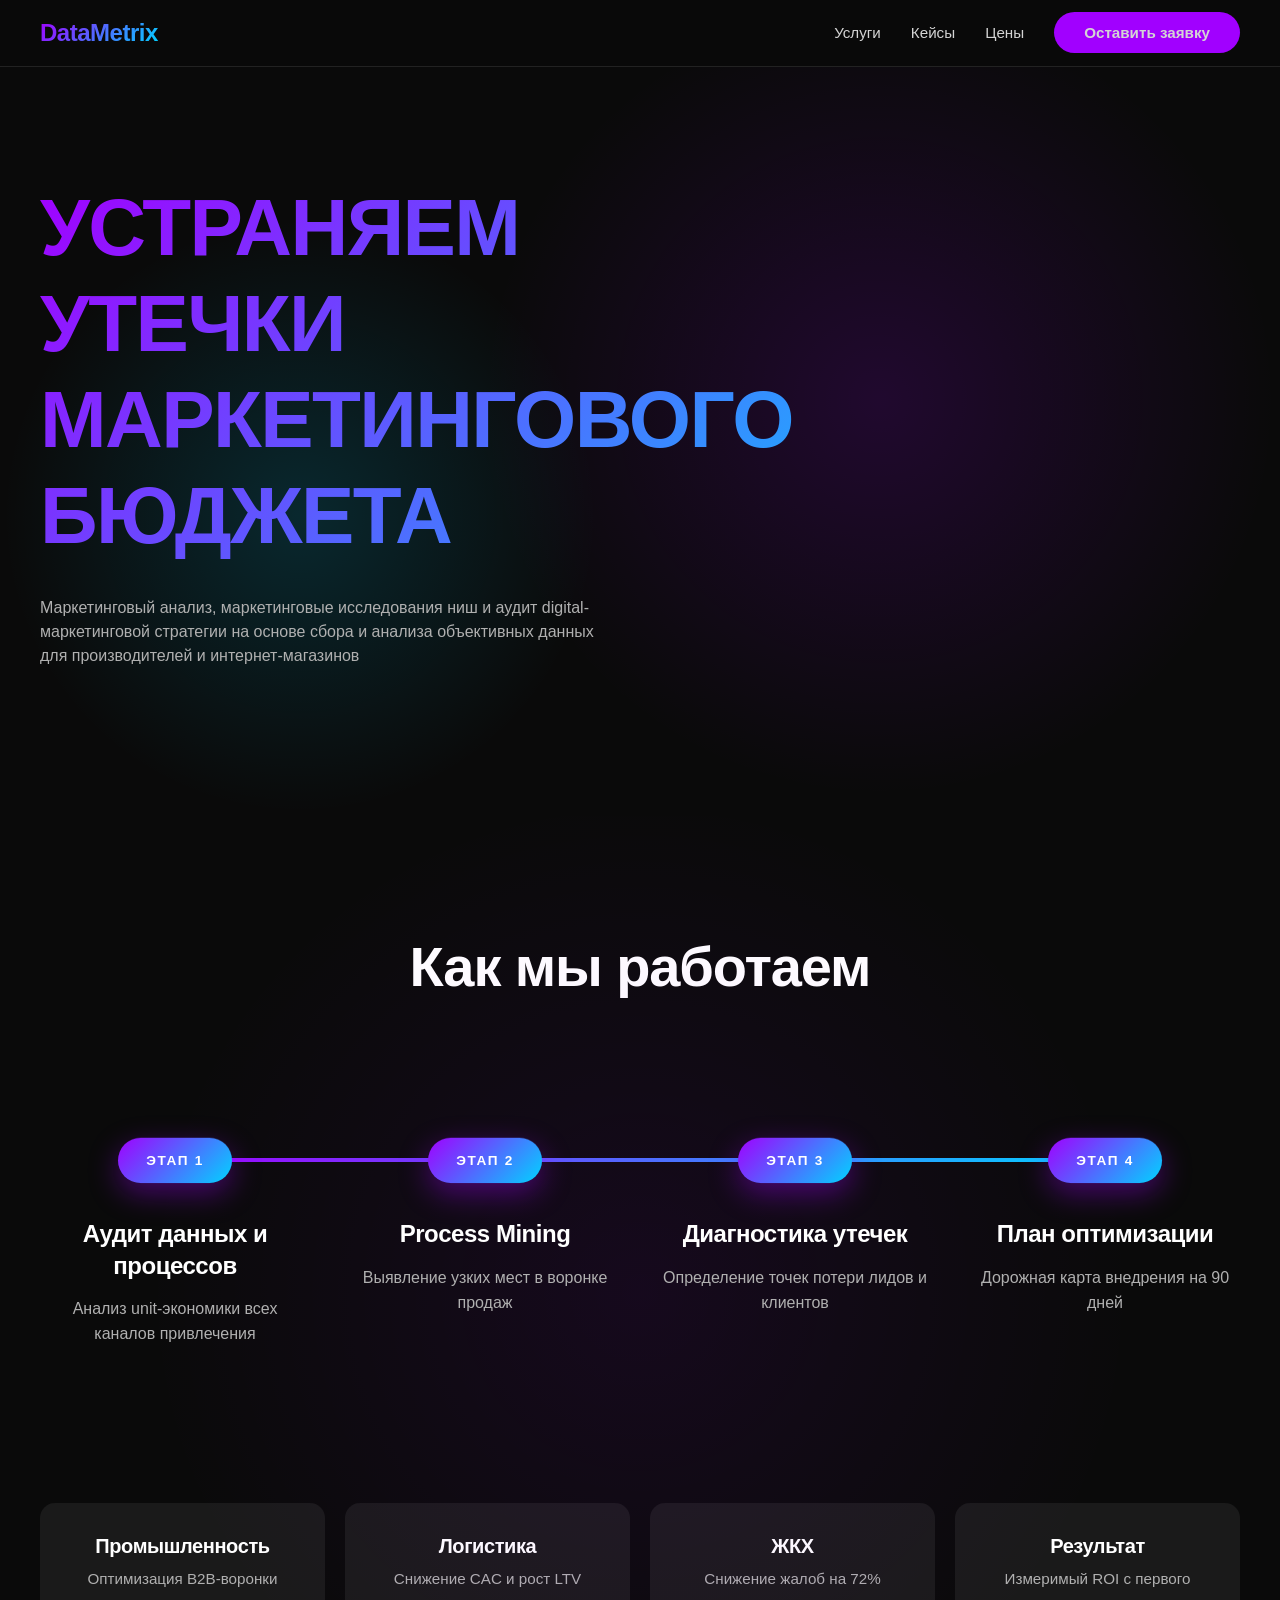
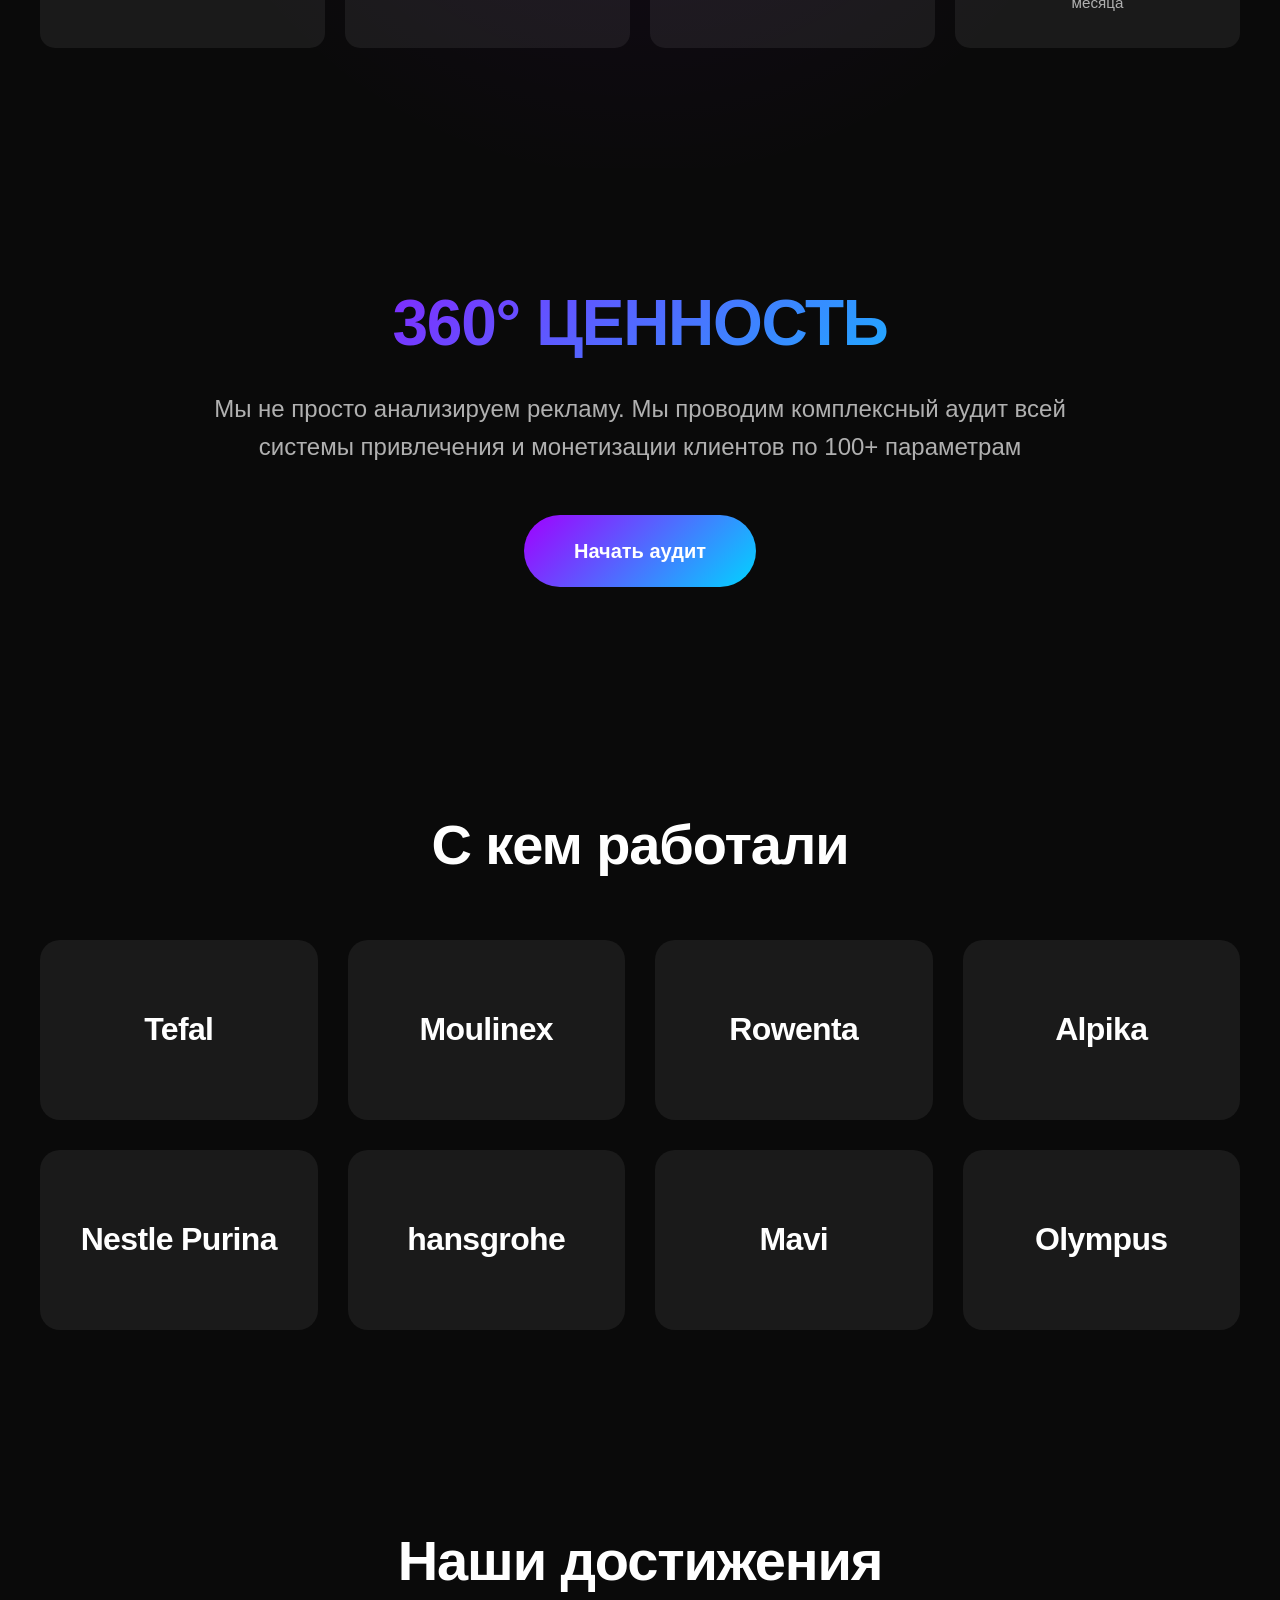
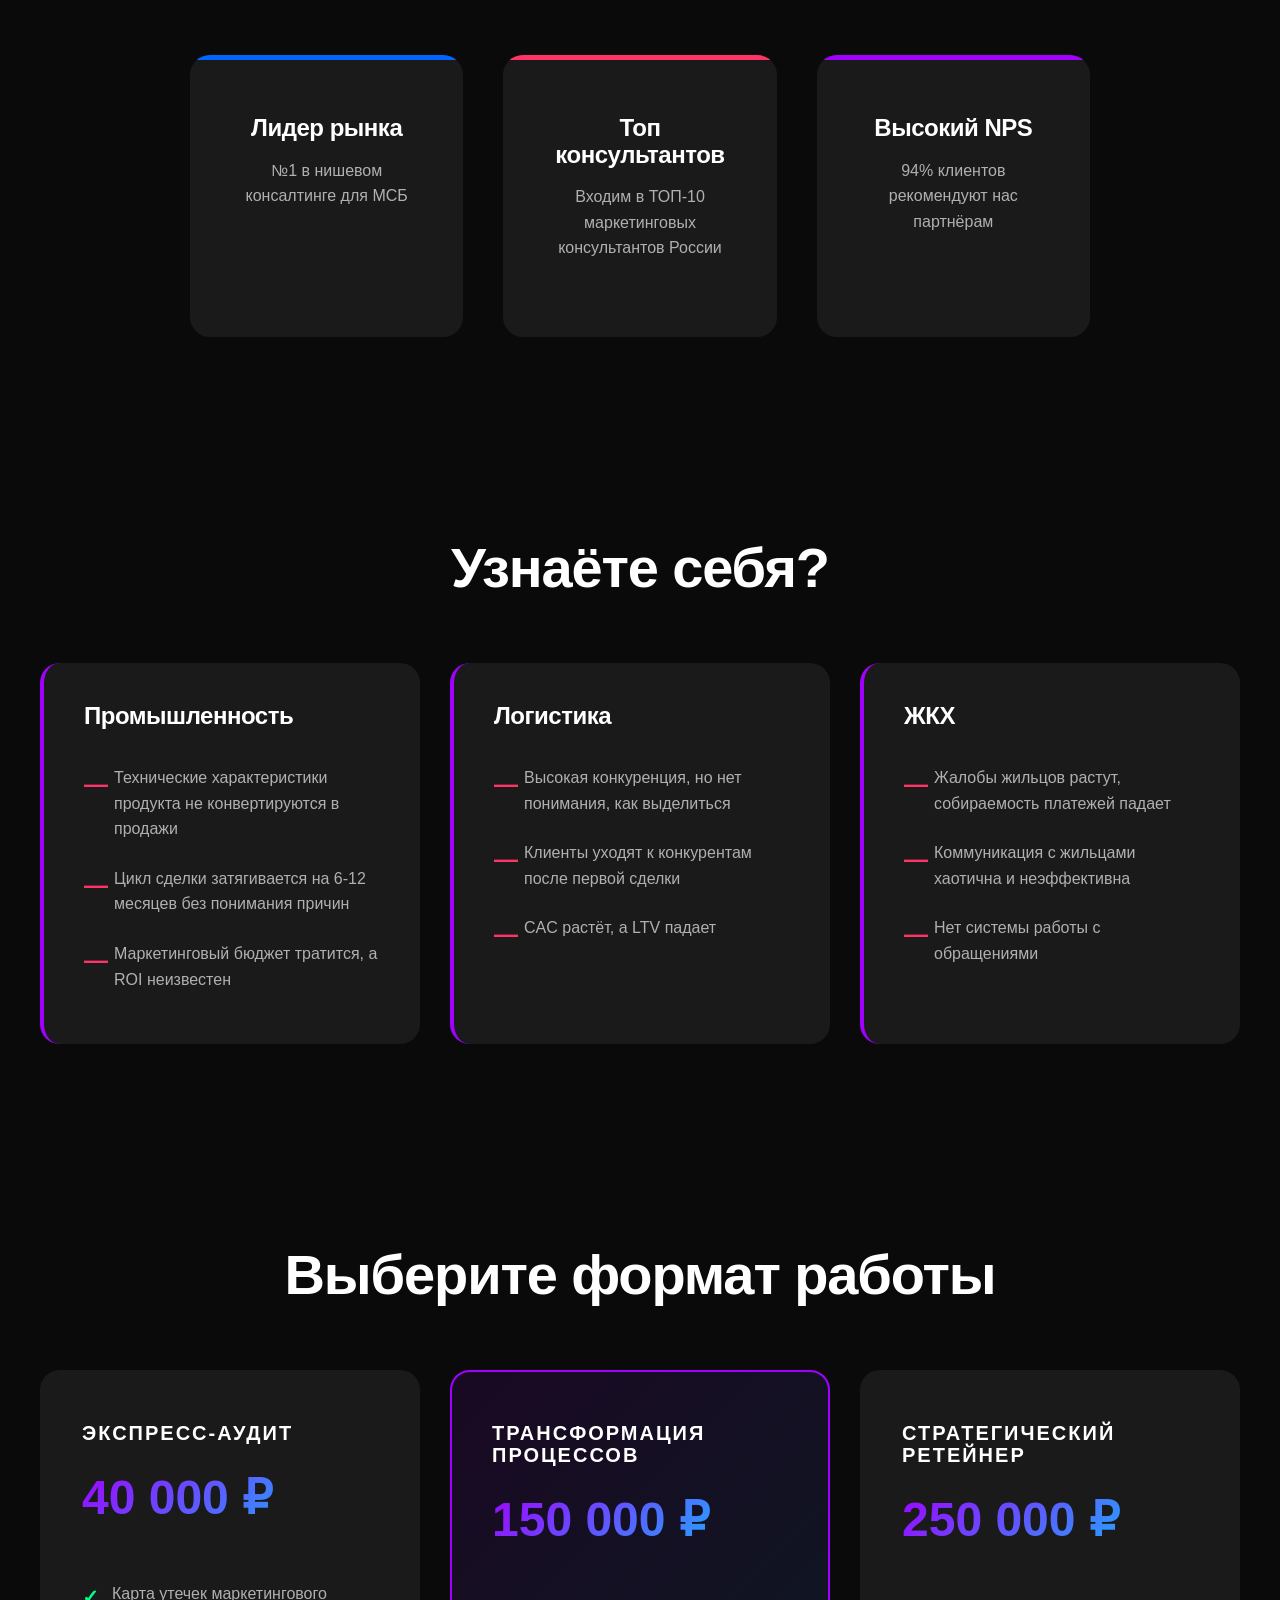
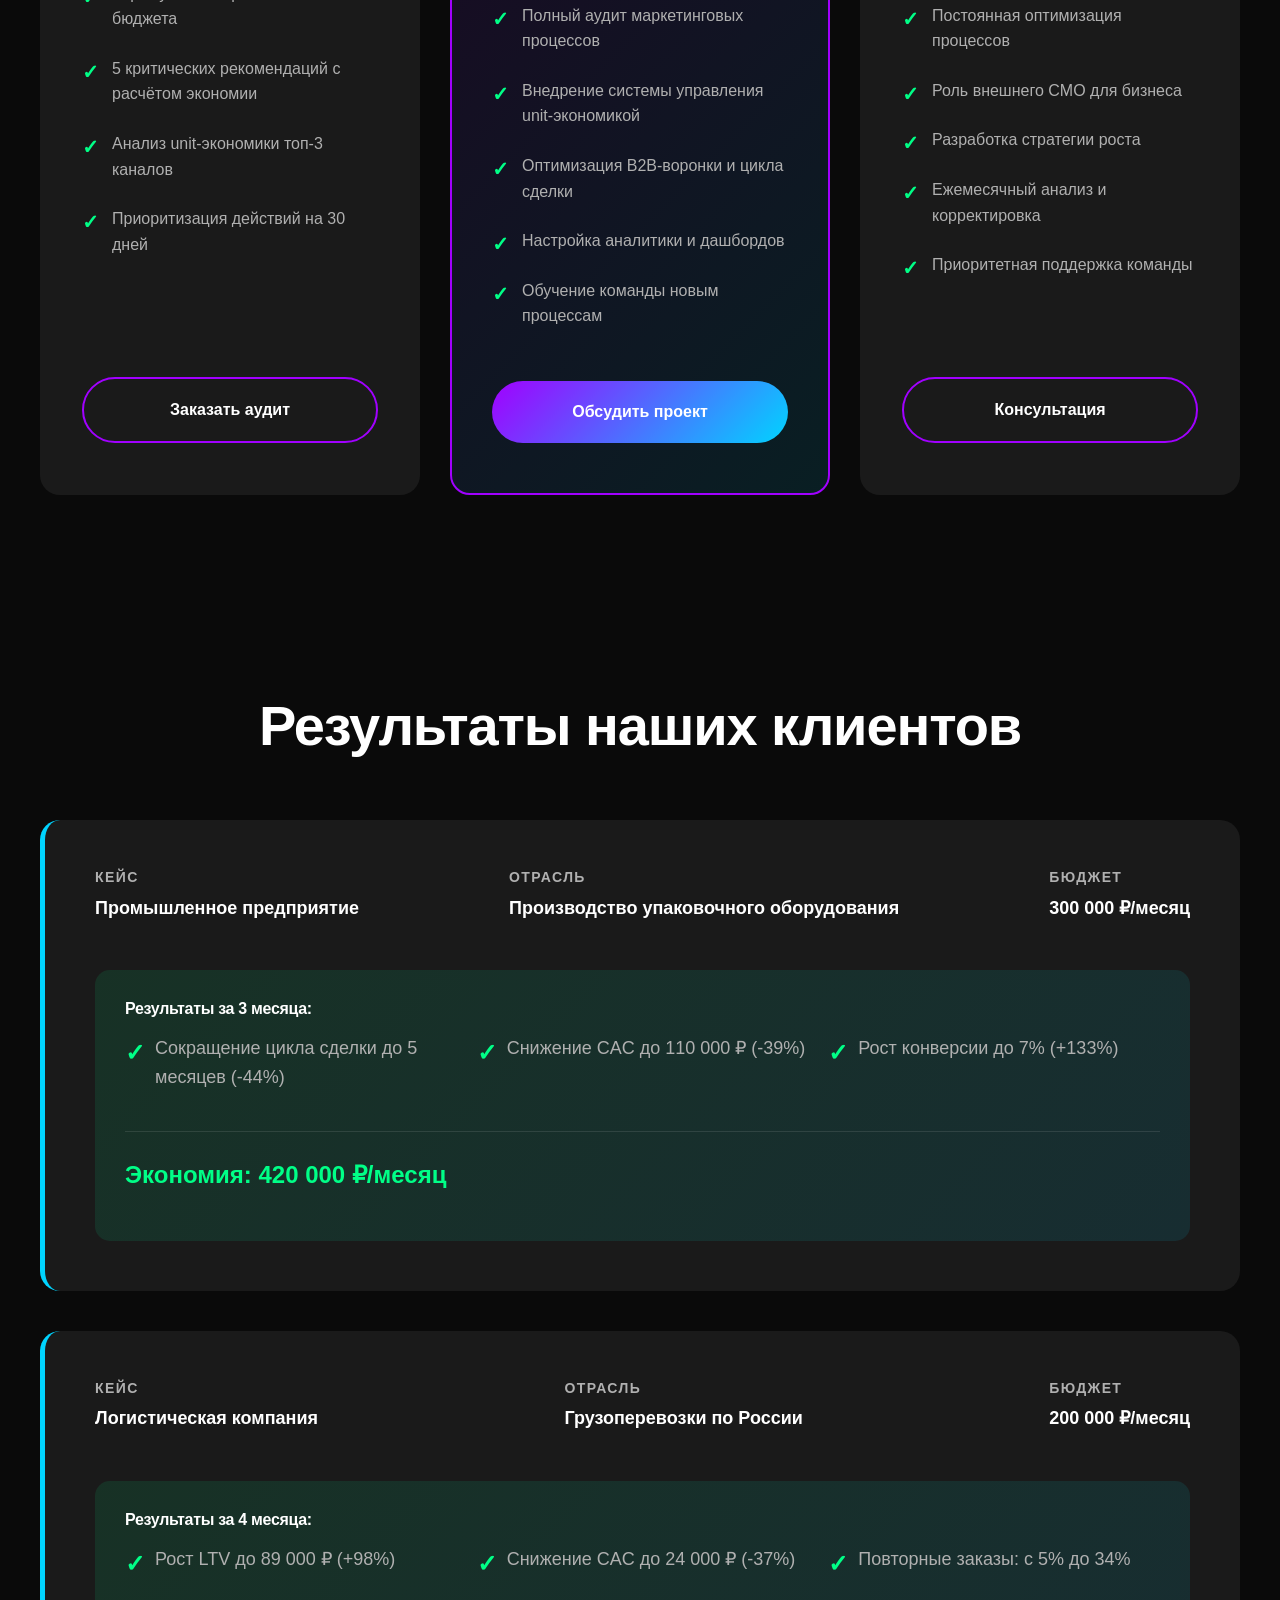
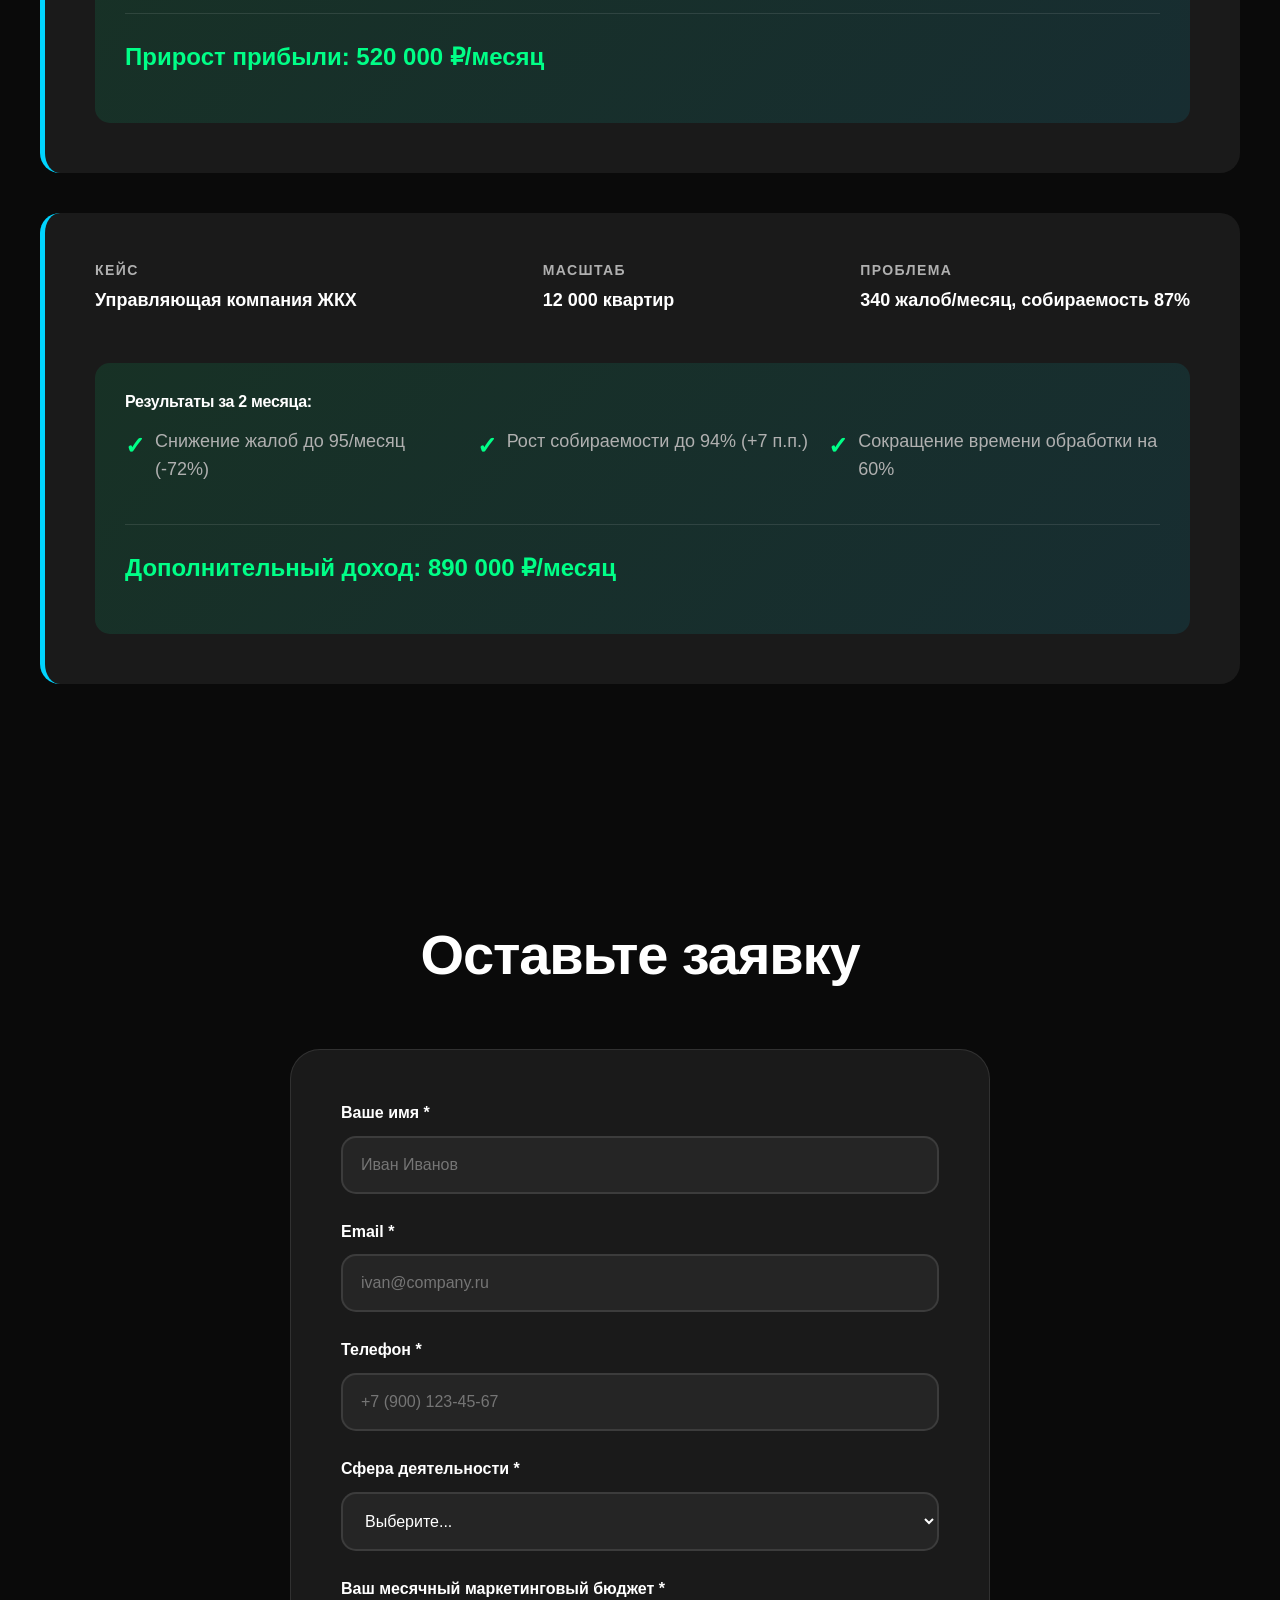
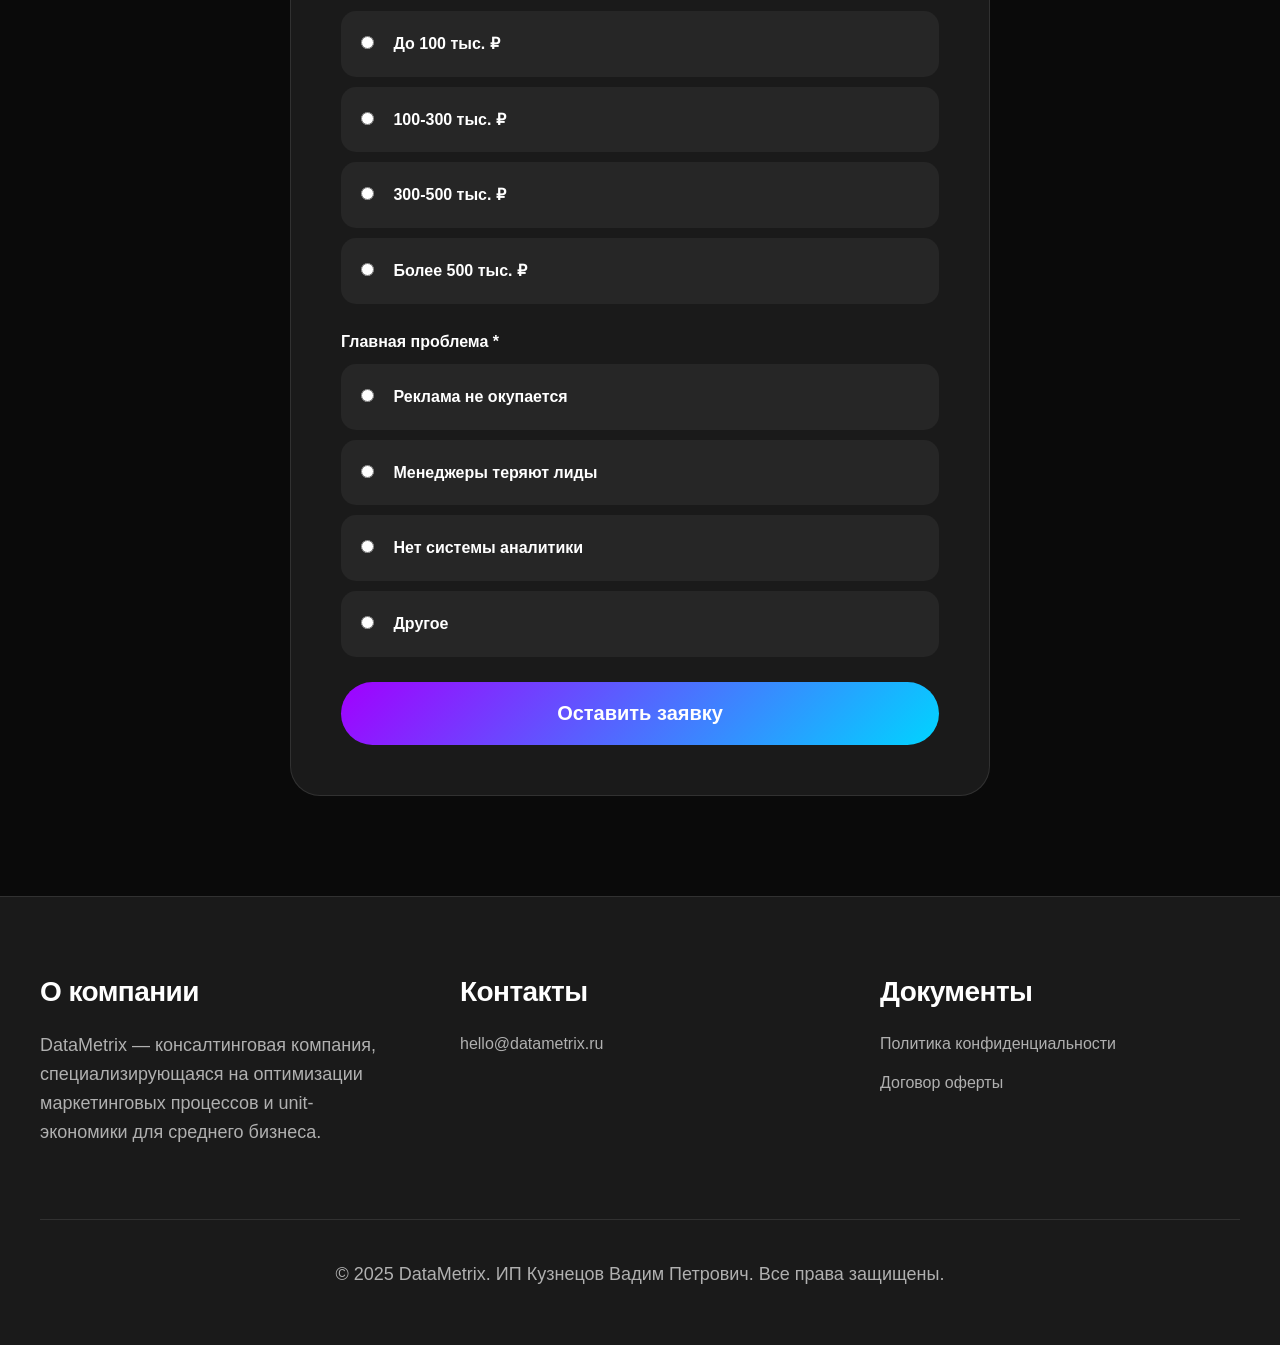
==== commit edd64d65: "form" ====
--- a/index.html
+++ b/index.html
@@ -4,7 +4,7 @@
     <meta charset="UTF-8">
     <link rel="icon" type="image/svg+xml" href="favicon.svg">
     <meta name="viewport" content="width=device-width, initial-scale=1.0">
-    <title>DataPulse - анализ маркетинга и повышение его эффективности</title>
+    <title>DataMetrix - анализ маркетинга и повышение его эффективности</title>
     <meta name="description" content="Устраняем утечки маркетингового бюджета: возвращаем от 100 000 ₽ за 10 дней. Аудит и оптимизация для промышленности, логистики и ЖКХ.">
     <style>
         * {
@@ -217,7 +217,7 @@
             margin-bottom: 3rem;
             color: var(--text-secondary);
             line-height: 1.5;
-            max-width: 800px;
+            max-width: 560px;
         }
 
         .cta-button {
@@ -1225,8 +1225,8 @@
         <div class="container">
             <div class="header-content">
                 <h1 class="site-title">
-                    <a href="#" class="logo">DataPulse</a>
-                    <span class="visually-hidden"> - маркетинговый анализ, маркетинговые исследования ниш и аудит digital-маркетинговой стратегии для производителей и интернет-магазинов</span>
+                    <a href="#" class="logo">DataMetrix</a>
+                    <span class="visually-hidden">DataMetrix - маркетинговый анализ, маркетинговые исследования ниш и аудит digital-маркетинговой стратегии для производителей и интернет-магазинов</span>
                 </h1>
                 <nav>
                     <ul class="nav-menu">
@@ -1245,16 +1245,15 @@
         <div class="container">
             <div class="hero-content">
                 <h2>Устраняем<br>утечки<br>маркетингового бюджета</h2>
-                <p class="hero-subtitle">Аудит маркетинговых процессов и объективный анализ на основе данных</p>
-                <a href="#contact" class="cta-button">Оставить заявку</a>
+                <p class="hero-subtitle">Маркетинговый анализ, маркетинговые исследования ниш и аудит digital-маркетинговой стратегии на основе сбора и анализа объективных данных для производителей и интернет-магазинов</p>
             </div>
         </div>
     </section>
 
-    <!-- Process Timeline Section - UPDATED WITH LABELS -->
+    <!-- Process Timeline Section -->
     <section id="services" class="process-timeline-section">
         <div class="container">
-            <h2 class="section-title">Как мы решаем ваши задачи</h2>
+            <h2 class="section-title">Как мы работаем</h2>
             
             <div class="timeline-wrapper">
                 <!-- Progress Line -->
@@ -1610,78 +1609,80 @@
     <!-- Contact Form -->
     <section id="contact" class="contact-form">
         <div class="container">
-            <h2 class="section-title">Получите расчёт потенциальной экономии</h2>
+            <h2 class="section-title">Оставьте заявку</h2>
 
             <div class="form-container">
-                <form action="#" method="POST">
-                    <div class="form-group">
-                        <label for="name">Ваше имя *</label>
-                        <input type="text" id="name" name="name" required placeholder="Иван Иванов">
-                    </div>
-
-                    <div class="form-group">
-                        <label for="email">Email *</label>
-                        <input type="email" id="email" name="email" required placeholder="ivan@company.ru">
-                    </div>
-
-                    <div class="form-group">
-                        <label for="phone">Телефон *</label>
-                        <input type="tel" id="phone" name="phone" required placeholder="+7 (900) 123-45-67">
-                    </div>
-
-                    <div class="form-group">
-                        <label for="industry">Сфера деятельности *</label>
-                        <select id="industry" name="industry" required>
-                            <option value="">Выберите...</option>
-                            <option value="manufacturing">Промышленность</option>
-                            <option value="logistics">Логистика</option>
-                            <option value="utilities">ЖКХ</option>
-                            <option value="other">Другое</option>
-                        </select>
-                    </div>
-
-                    <div class="form-group">
-                        <label>Ваш месячный маркетинговый бюджет *</label>
-                        <label class="radio-option">
-                            <input type="radio" name="budget" value="under100" required>
-                            <span>До 100 тыс. ₽</span>
-                        </label>
-                        <label class="radio-option">
-                            <input type="radio" name="budget" value="100-300">
-                            <span>100-300 тыс. ₽</span>
-                        </label>
-                        <label class="radio-option">
-                            <input type="radio" name="budget" value="300-500">
-                            <span>300-500 тыс. ₽</span>
-                        </label>
-                        <label class="radio-option">
-                            <input type="radio" name="budget" value="over500">
-                            <span>Более 500 тыс. ₽</span>
-                        </label>
-                    </div>
-
-                    <div class="form-group">
-                        <label>Главная проблема *</label>
-                        <label class="radio-option">
-                            <input type="radio" name="problem" value="roi" required>
-                            <span>Реклама не окупается</span>
-                        </label>
-                        <label class="radio-option">
-                            <input type="radio" name="problem" value="leads">
-                            <span>Менеджеры теряют лиды</span>
-                        </label>
-                        <label class="radio-option">
-                            <input type="radio" name="problem" value="analytics">
-                            <span>Нет системы аналитики</span>
-                        </label>
-                        <label class="radio-option">
-                            <input type="radio" name="problem" value="other">
-                            <span>Другое</span>
-                        </label>
-                    </div>
-
-                    <button type="submit" class="submit-button">Получить расчёт</button>
-                </form>
+                <form action="https://formspree.io/f/xdkprjly" method="POST">
+                <div class="form-group">
+                    <label for="name">Ваше имя *</label>
+                    <input type="text" id="name" name="name" required placeholder="Иван Иванов">
+                </div>
+
+                <div class="form-group">
+                    <label for="email">Email *</label>
+                    <input type="email" id="email" name="email" required placeholder="ivan@company.ru">
+                </div>
+
+                <div class="form-group">
+                    <label for="phone">Телефон *</label>
+                    <input type="tel" id="phone" name="phone" required placeholder="+7 (900) 123-45-67">
+                </div>
+
+                <div class="form-group">
+                    <label for="industry">Сфера деятельности *</label>
+                    <select id="industry" name="industry" required>
+                        <option value="">Выберите...</option>
+                        <option value="manufacturing">Производство</option>
+                        <option value="ecommerce">Онлайн-торговля</option>
+                        <option value="other">Другое</option>
+                    </select>
+                </div>
+
+                <div class="form-group">
+                    <label>Ваш месячный маркетинговый бюджет *</label>
+                    <label class="radio-option">
+                        <input type="radio" name="budget" value="До 100 тыс. ₽" required>
+                        <span>До 100 тыс. ₽</span>
+                    </label>
+                    <label class="radio-option">
+                        <input type="radio" name="budget" value="100-300 тыс. ₽">
+                        <span>100-300 тыс. ₽</span>
+                    </label>
+                    <label class="radio-option">
+                        <input type="radio" name="budget" value="300-500 тыс. ₽">
+                        <span>300-500 тыс. ₽</span>
+                    </label>
+                    <label class="radio-option">
+                        <input type="radio" name="budget" value="Более 500 тыс. ₽">
+                        <span>Более 500 тыс. ₽</span>
+                    </label>
+                </div>
+
+                <div class="form-group">
+                    <label>Главная проблема *</label>
+                    <label class="radio-option">
+                        <input type="radio" name="problem" value="Реклама не окупается" required>
+                        <span>Реклама не окупается</span>
+                    </label>
+                    <label class="radio-option">
+                        <input type="radio" name="problem" value="Менеджеры теряют лиды">
+                        <span>Менеджеры теряют лиды</span>
+                    </label>
+                    <label class="radio-option">
+                        <input type="radio" name="problem" value="Нет системы аналитики">
+                        <span>Нет системы аналитики</span>
+                    </label>
+                    <label class="radio-option">
+                        <input type="radio" name="problem" value="Другое">
+                        <span>Другое</span>
+                    </label>
+                </div>
+
+                <input type="hidden" name="_subject" value="Новая заявка с DataMatrix">
+                <input type="hidden" name="_next" value="https://ваш-сайт.ru/thanks.html">
+
+                <button type="submit" class="submit-button">Оставить заявку</button>
+            </form>
             </div>
         </div>
     </section>
@@ -1692,13 +1693,12 @@
             <div class="footer-content">
                 <div class="footer-section">
                     <h3>О компании</h3>
-                    <p>Manus AI — консалтинговая компания, специализирующаяся на оптимизации маркетинговых процессов и unit-экономики для среднего бизнеса.</p>
+                    <p>DataMetrix — консалтинговая компания, специализирующаяся на оптимизации маркетинговых процессов и unit-экономики для среднего бизнеса.</p>
                 </div>
 
                 <div class="footer-section">
                     <h3>Контакты</h3>
-                    <a href="mailto:hello@manusai.ru">hello@manusai.ru</a>
-                    <a href="https://t.me/manusai_consulting">@manusai_consulting</a>
+                    <a href="mailto:hello@manusai.ru">hello@datametrix.ru</a>
                 </div>
 
                 <div class="footer-section">
@@ -1709,7 +1709,7 @@
             </div>
 
             <div class="footer-bottom">
-                <p>© 2025 Manus AI. Все права защищены.</p>
+                <p>© 2025 DataMetrix. ИП Кузнецов Вадим Петрович. Все права защищены.</p>
             </div>
         </div>
     </footer>
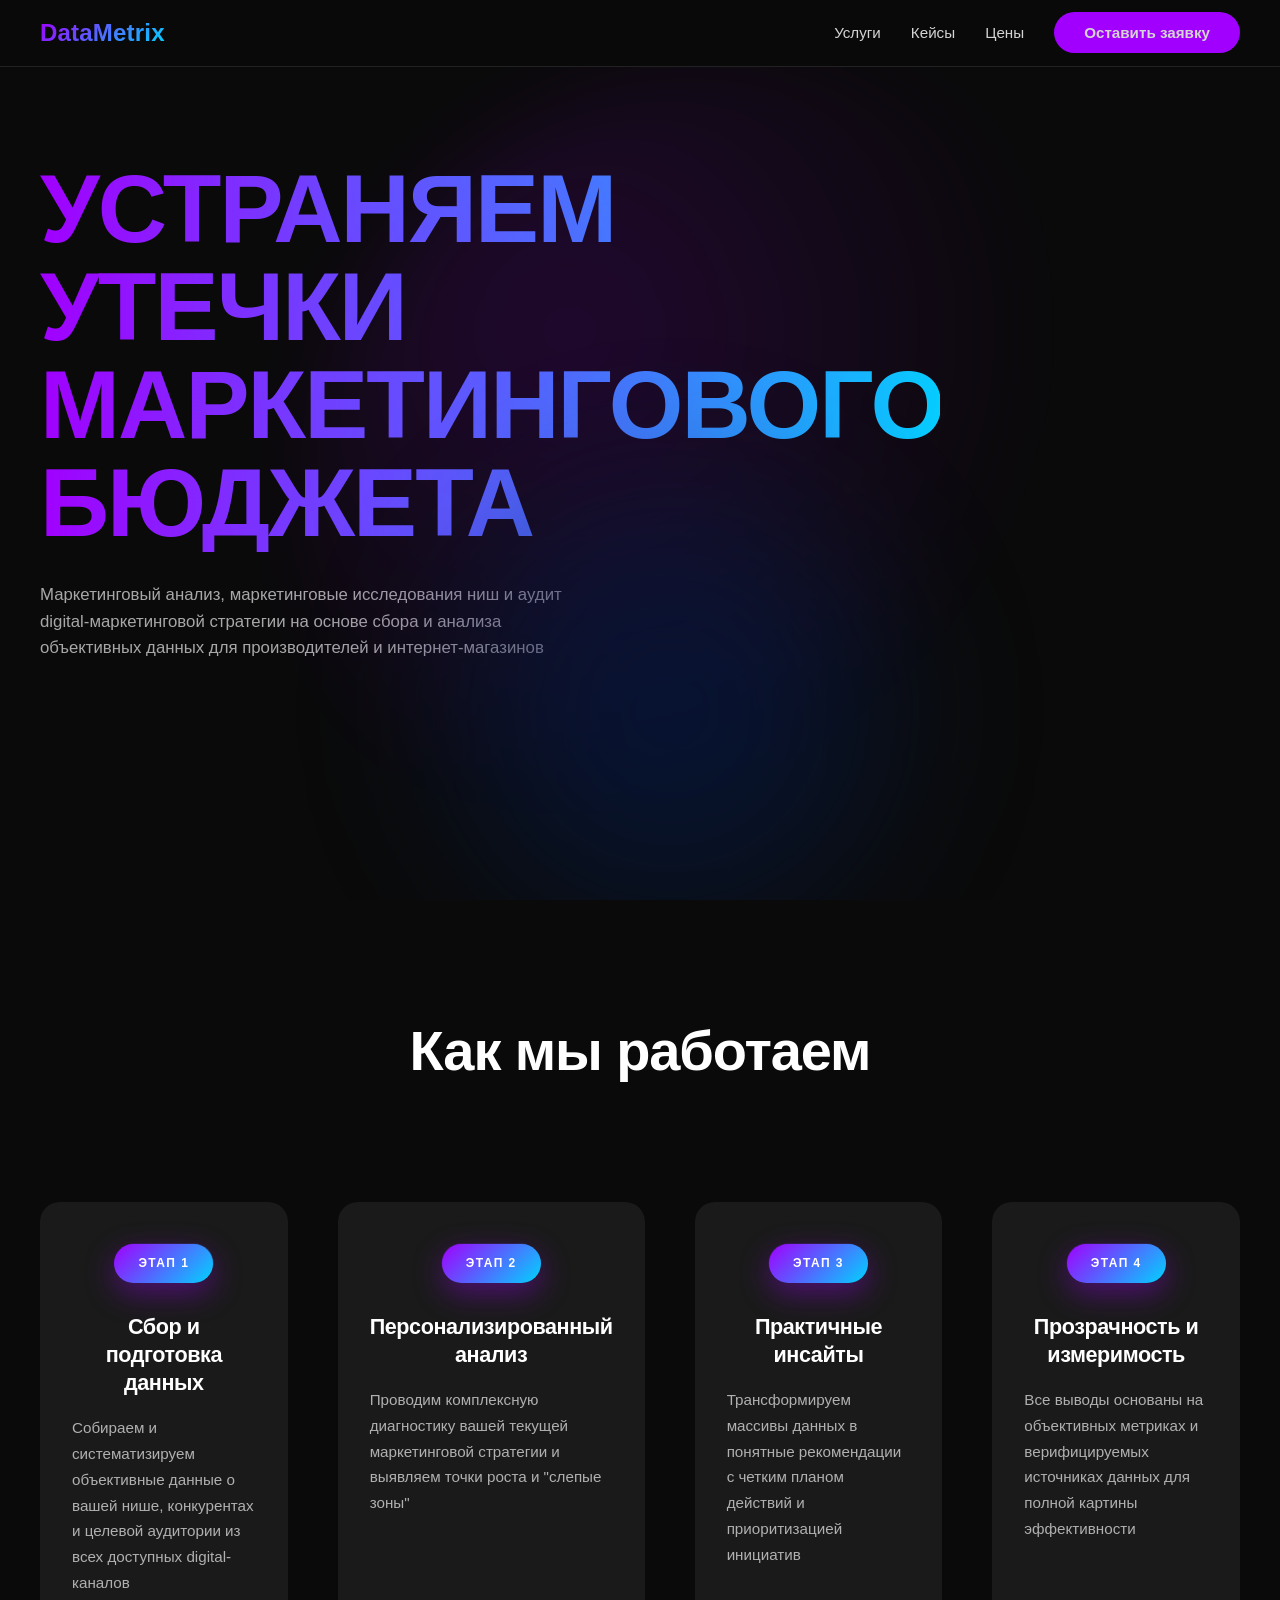
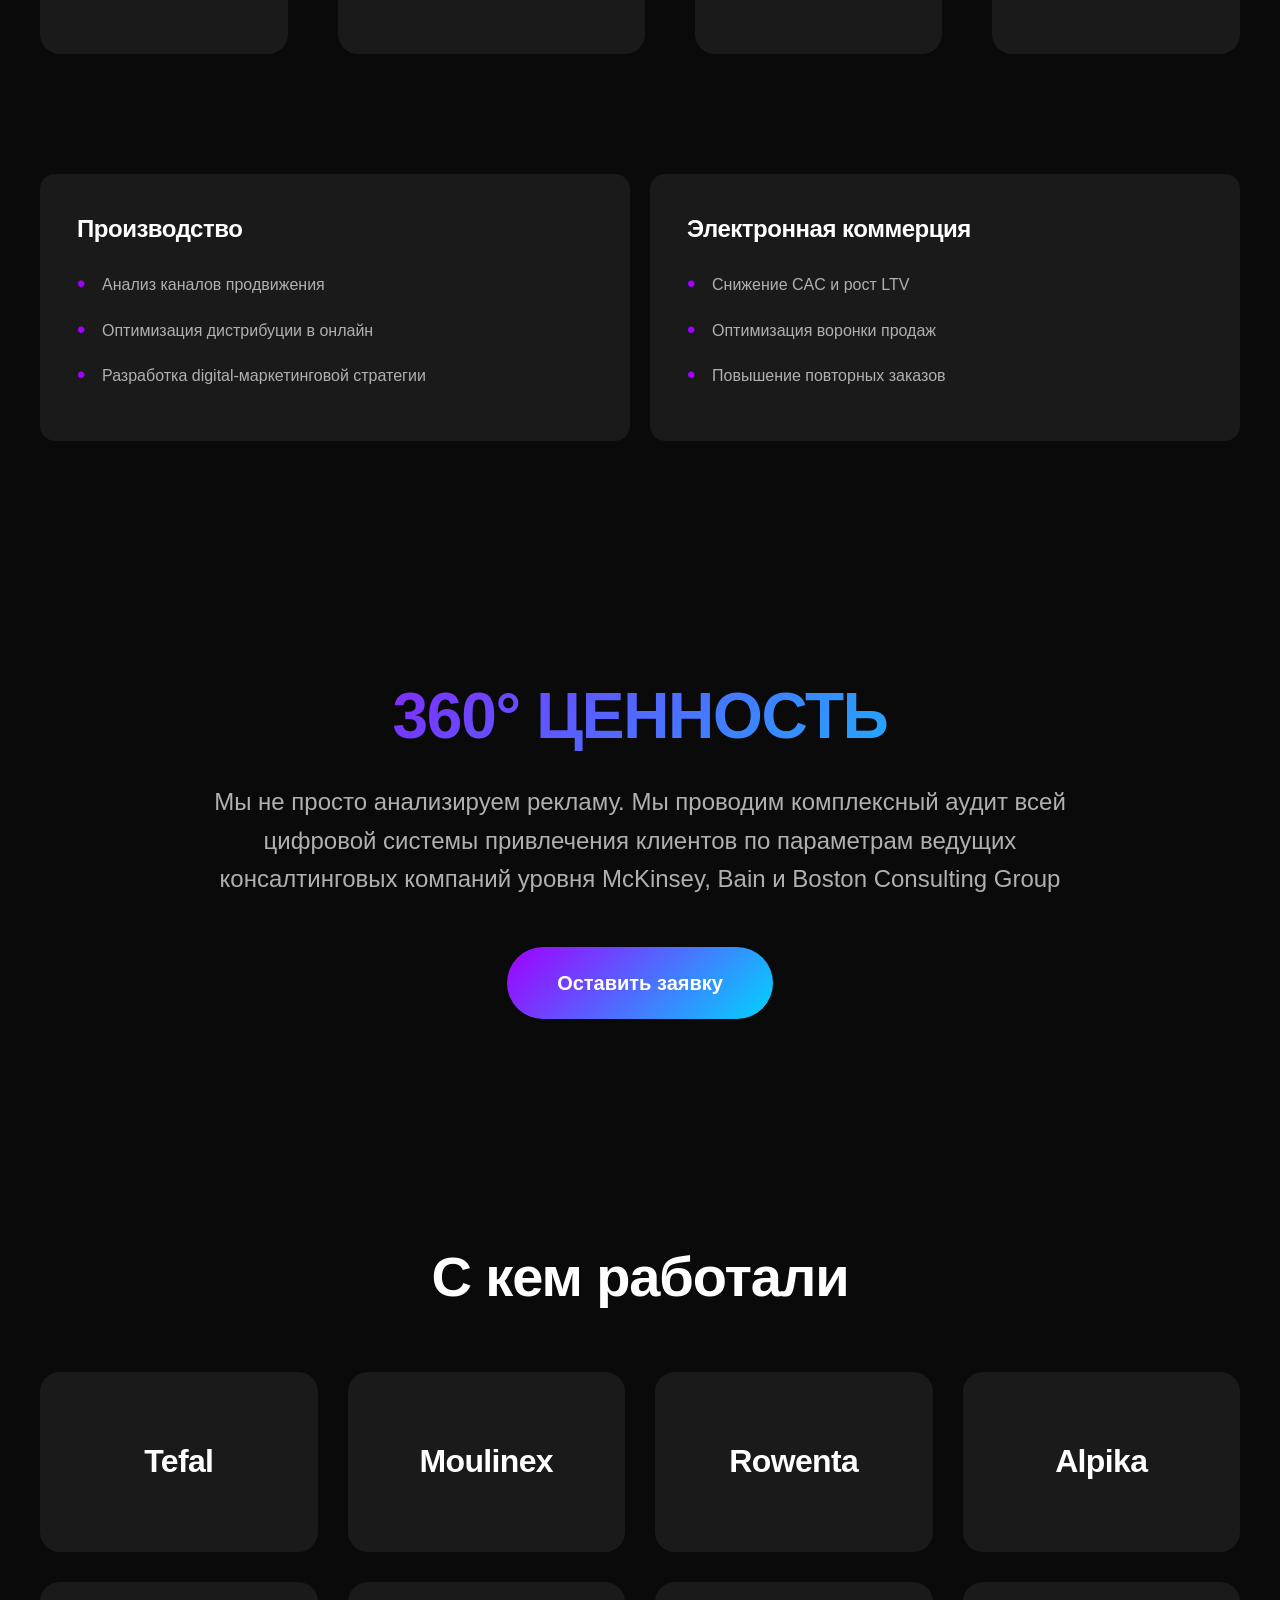
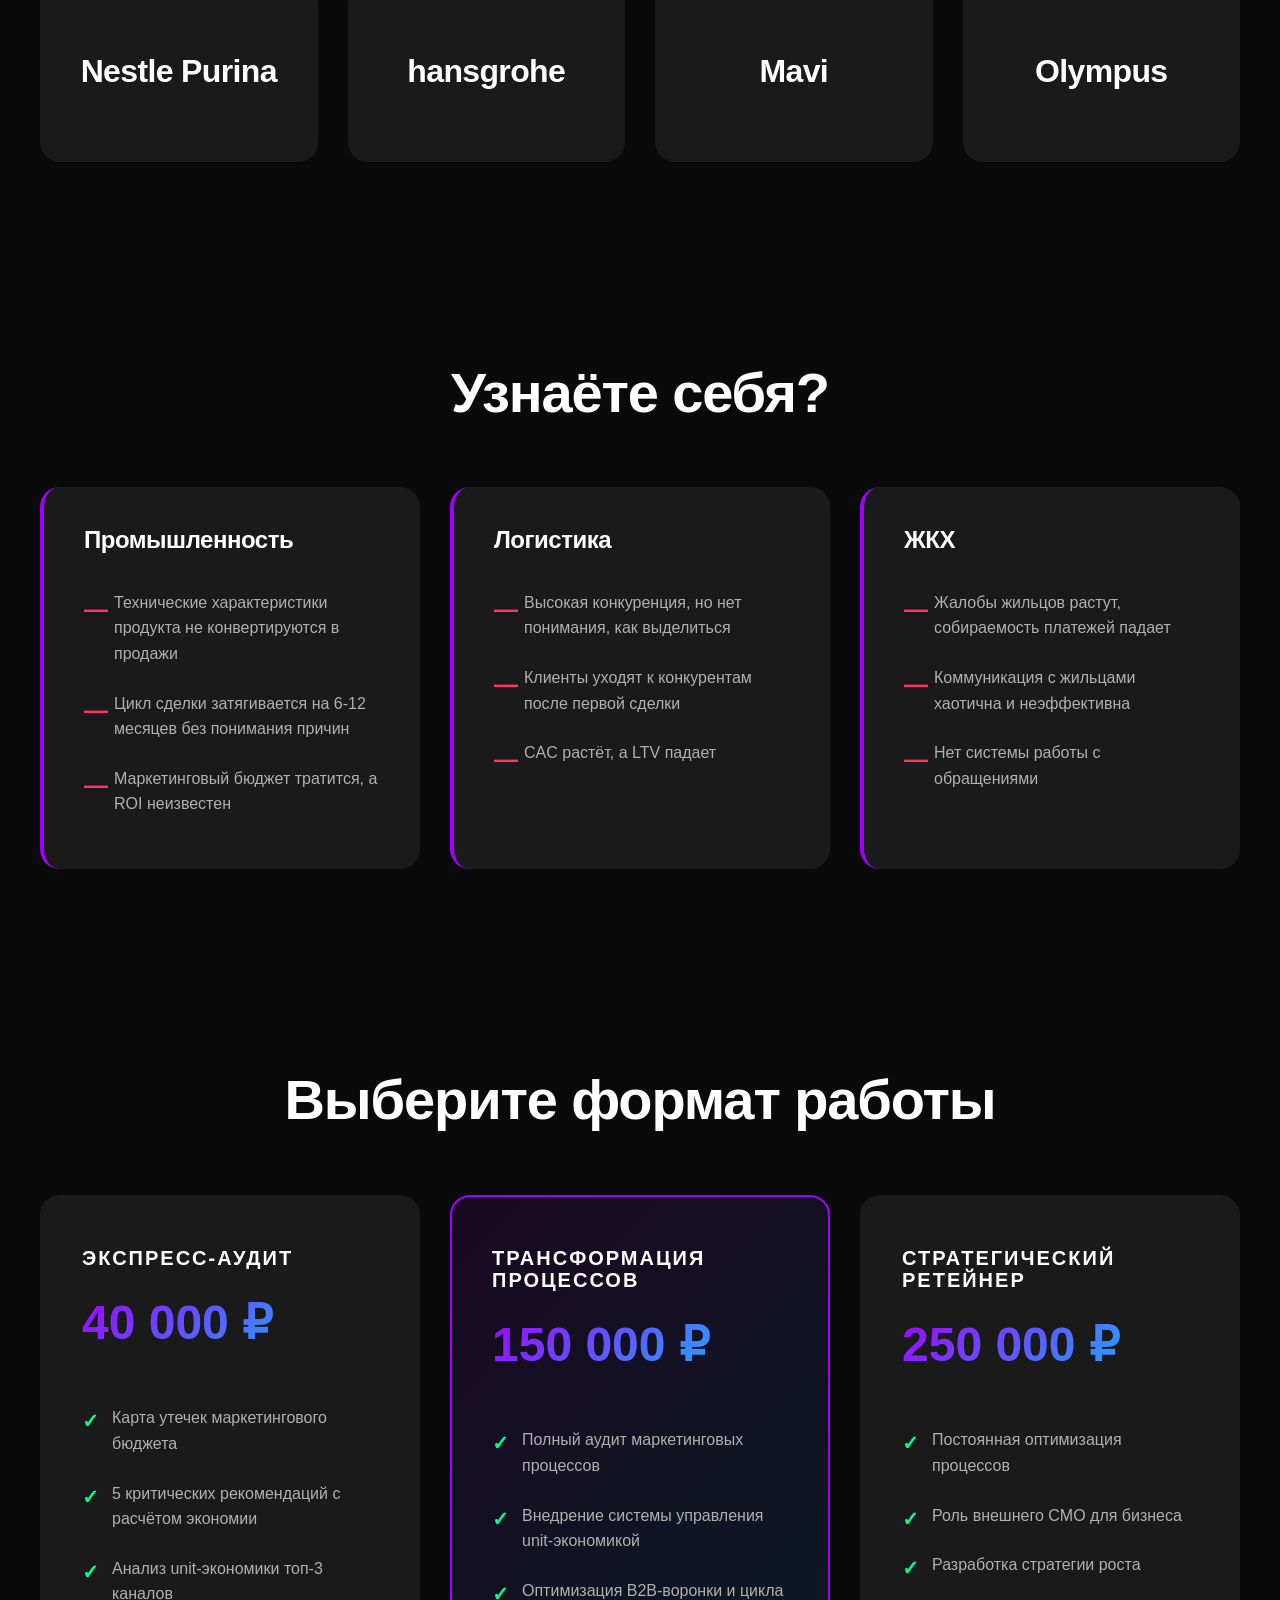
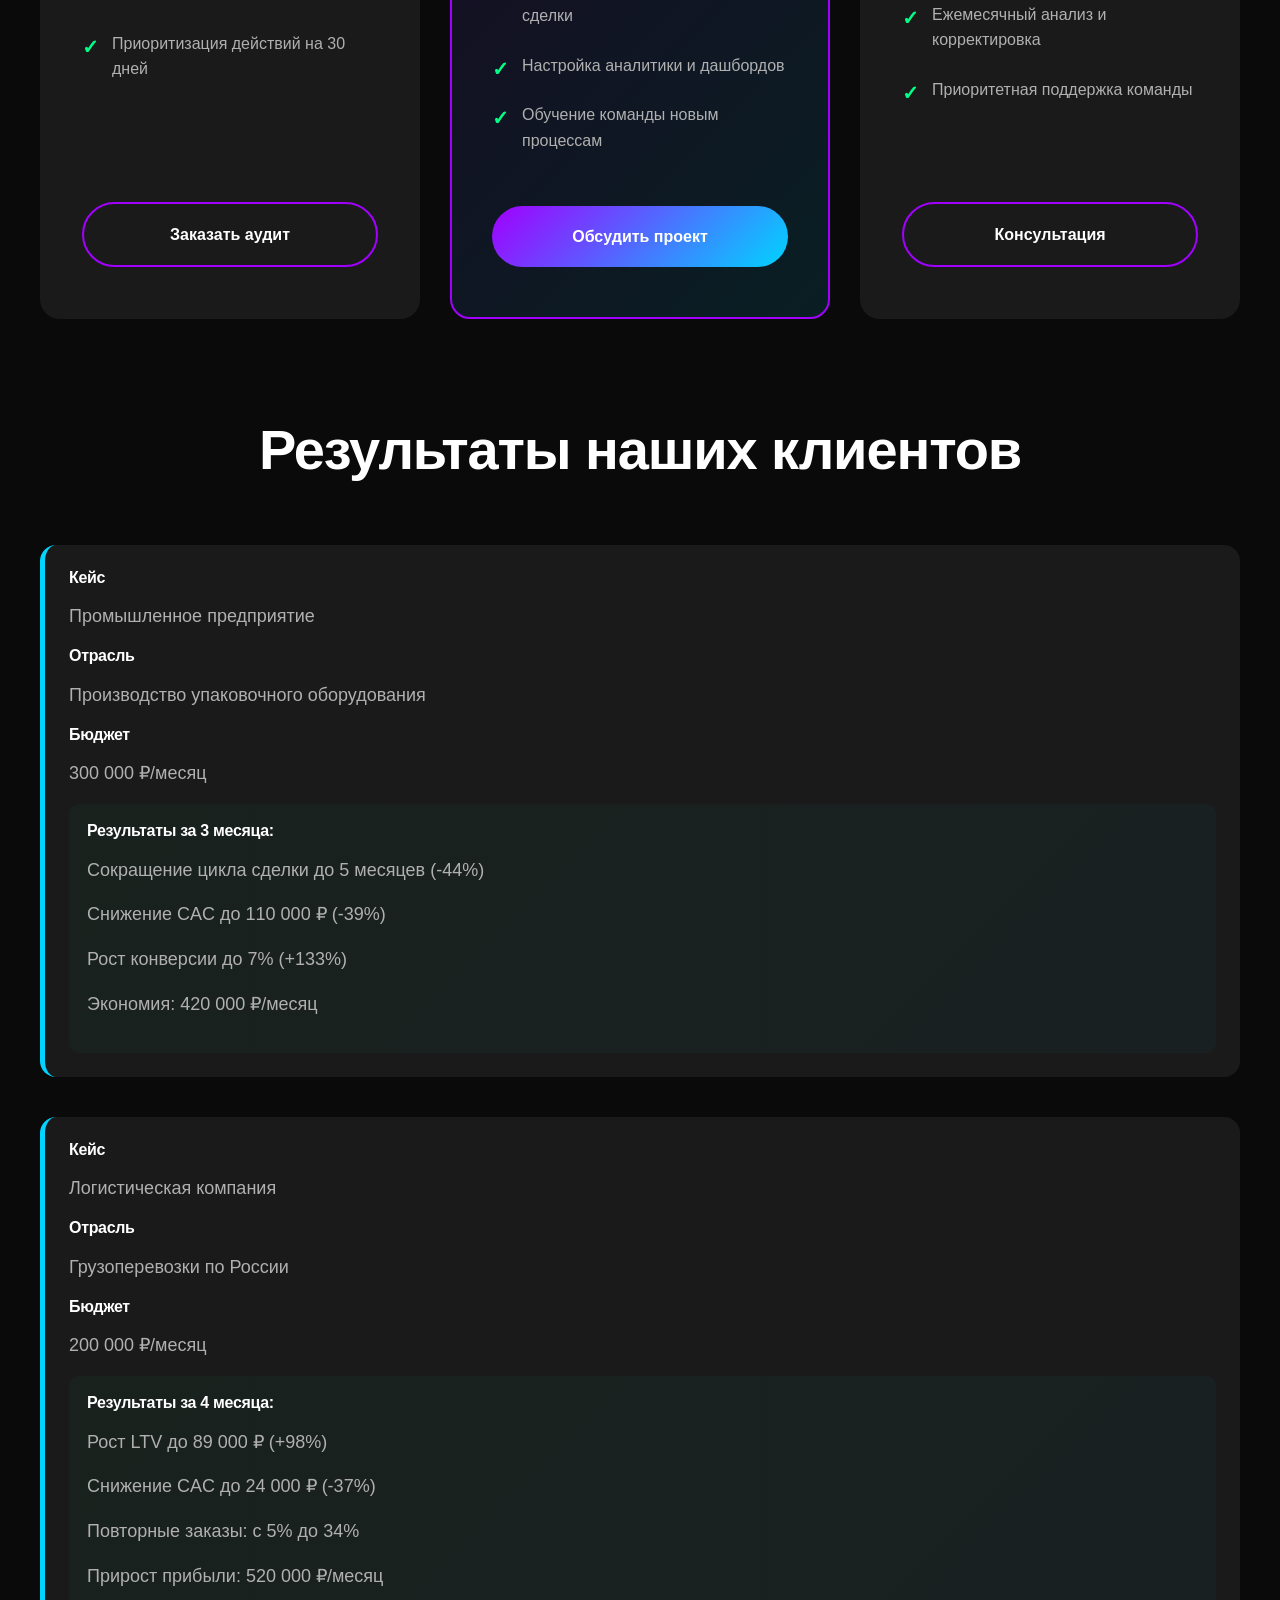
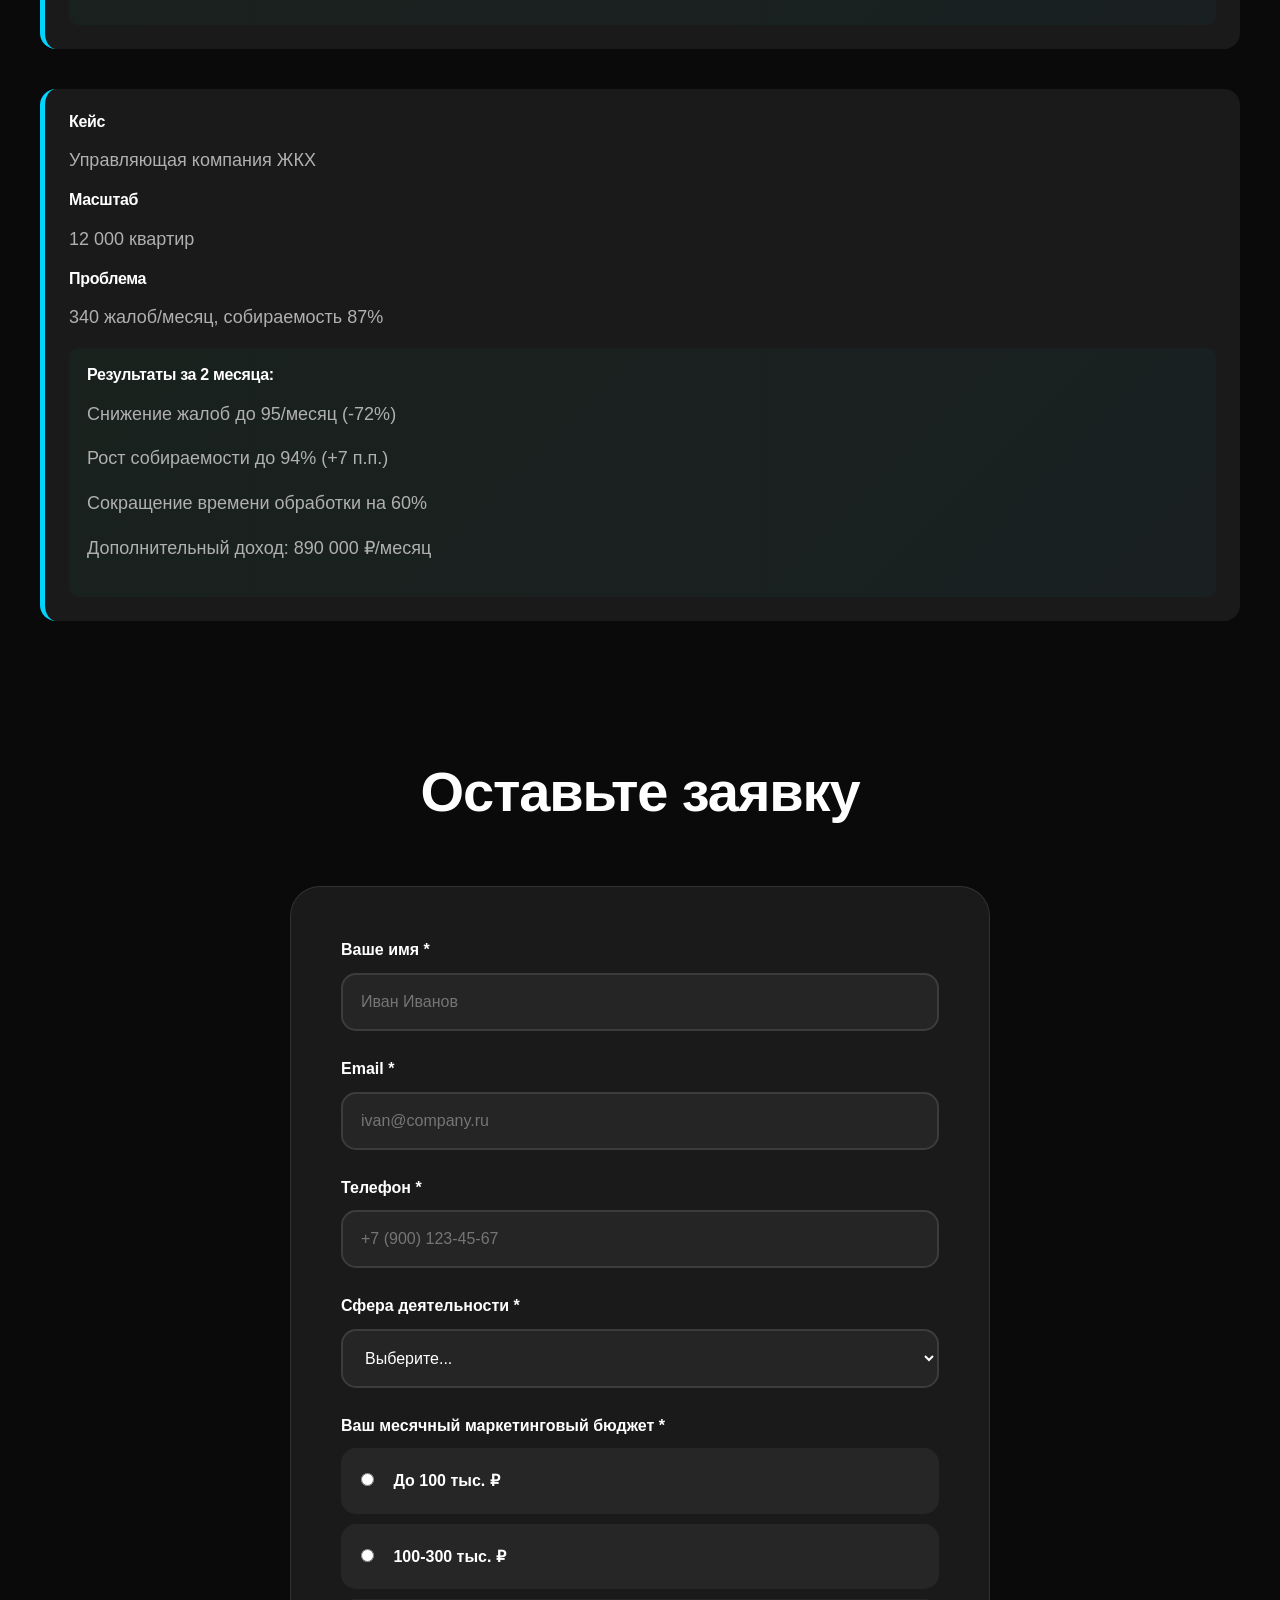
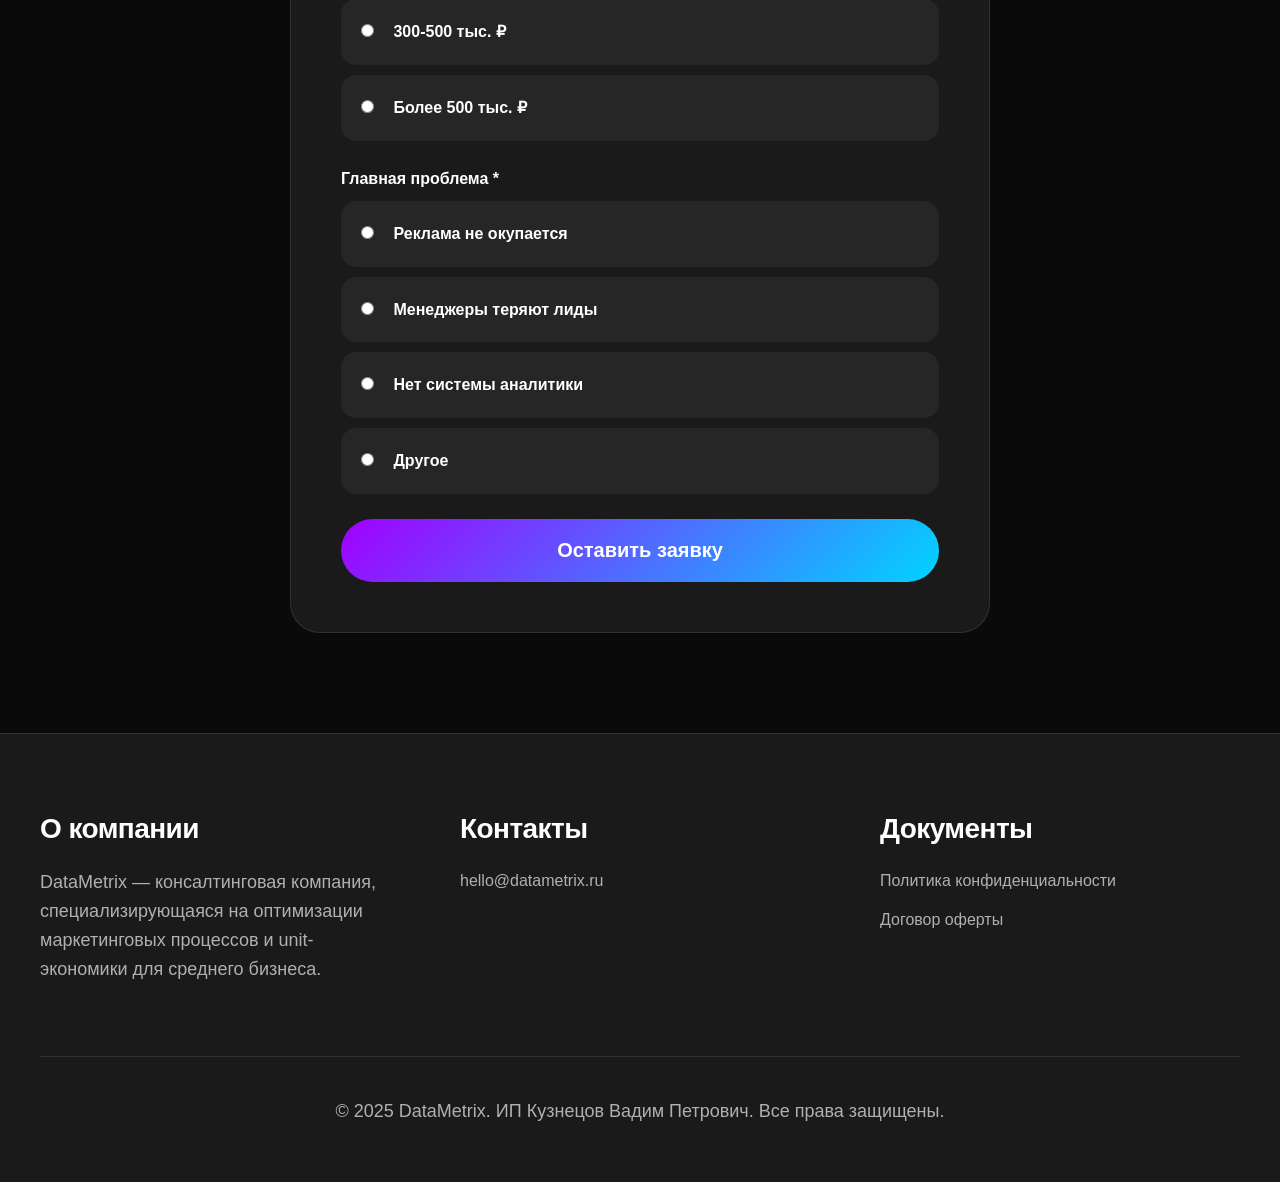
==== commit 176e7881: "components" ====
--- a/index.html
+++ b/index.html
@@ -2,1185 +2,11 @@
 <html lang="ru">
 <head>
     <meta charset="UTF-8">
-    <link rel="icon" type="image/svg+xml" href="favicon.svg">
+    <link rel="icon" type="image/svg+xml" href="/content/favicon.svg">
     <meta name="viewport" content="width=device-width, initial-scale=1.0">
     <title>DataMetrix - анализ маркетинга и повышение его эффективности</title>
-    <meta name="description" content="Устраняем утечки маркетингового бюджета: возвращаем от 100 000 ₽ за 10 дней. Аудит и оптимизация для промышленности, логистики и ЖКХ.">
-    <style>
-        * {
-            margin: 0;
-            padding: 0;
-            box-sizing: border-box;
-        }
-
-        :root {
-            --primary-color: #A100FF;
-            --accent-color: #00D4FF;
-            --bg-dark: #0A0A0A;
-            --bg-card: #1A1A1A;
-            --text-primary: #FFFFFF;
-            --text-secondary: #B0B0B0;
-            --success: #00FF87;
-            --warning: #FF3366;
-        }
-
-        body {
-            font-family: -apple-system, BlinkMacSystemFont, 'Segoe UI', 'Helvetica Neue', Arial, sans-serif;
-            line-height: 1.6;
-            color: var(--text-primary);
-            background: var(--bg-dark);
-            overflow-x: hidden;
-        }
-
-        /* Typography */
-        h1, h2, h3, h4, h5, h6 {
-            font-weight: 700;
-            line-height: 1.1;
-            margin-bottom: 1rem;
-            letter-spacing: -0.02em;
-        }
-
-        h1 {
-            font-size: 5.0rem;
-            background: linear-gradient(135deg, var(--primary-color) 0%, var(--accent-color) 100%);
-            -webkit-background-clip: text;
-            -webkit-text-fill-color: transparent;
-            background-clip: text;
-            text-transform: uppercase;
-        }
-
-        h2 {
-            font-size: 3.5rem;
-            color: var(--text-primary);
-        }
-
-        h3 {
-            font-size: 1.75rem;
-            color: var(--text-primary);
-        }
-
-        p {
-            margin-bottom: 1rem;
-            font-size: 1.125rem;
-            color: var(--text-secondary);
-        }
-
-        /* Container */
-        .container {
-            max-width: 1400px;
-            margin: 0 auto;
-            padding: 0 40px;
-        }
-
-        /* Header */
-        header {
-            background: rgba(10, 10, 10, 0.95);
-            padding: 20px 0;
-            position: fixed;
-            top: 0;
-            left: 0;
-            right: 0;
-            z-index: 1000;
-            backdrop-filter: blur(20px);
-            border-bottom: 1px solid rgba(255, 255, 255, 0.1);
-        }
-
-        .header-content {
-            display: flex;
-            justify-content: space-between;
-            align-items: center;
-        }
-
-        .logo {
-            font-size: 1.5rem;
-            font-weight: 700;
-            background: linear-gradient(135deg, var(--primary-color) 0%, var(--accent-color) 100%);
-            -webkit-background-clip: text;
-            background-clip: text;
-            -webkit-text-fill-color: transparent;
-            text-decoration: none;
-        }
-
-        /* Ensure the header site title (h1) stays visually small and doesn't inherit global h1 styles */
-        header .site-title {
-            margin: 0;
-            font-size: 1.5rem;
-            font-weight: 700;
-            text-transform: none; /* override global h1 uppercase */
-            background: transparent;
-        }
-
-        /* Screen-reader / visually hidden helper (keeps text available to crawlers and SRs but hidden visually) */
-        .visually-hidden {
-            position: absolute !important;
-            width: 1px !important;
-            height: 1px !important;
-            padding: 0 !important;
-            margin: -1px !important;
-            overflow: hidden !important;
-            clip: rect(0 0 0 0) !important;
-            white-space: nowrap !important;
-            border: 0 !important;
-        }
-
-        .nav-menu {
-            display: flex;
-            gap: 30px;
-            list-style: none;
-            align-items: center;
-        }
-
-        .nav-menu a {
-            color: #d4d4d4;
-            text-decoration: none;
-            transition: color 0.3s ease;
-            font-size: 0.95rem;
-        }
-
-        .nav-menu a:hover {
-            color: var(--text-primary);
-        }
-
-        .cta-header {
-            background: var(--primary-color);
-            color: var(--text-primary);
-            padding: 12px 30px;
-            border-radius: 30px;
-            text-decoration: none;
-            font-weight: 600;
-            transition: all 0.3s ease;
-            font-size: 0.95rem;
-        }
-
-        .cta-header:hover {
-            background: var(--accent-color);
-            transform: translateY(-2px);
-            box-shadow: 0 10px 30px rgba(161, 0, 255, 0.4);
-        }
-
-        /* Hero Section */
-        .hero {
-            background: var(--bg-dark);
-            padding: 180px 0 100px;
-            position: relative;
-            overflow: hidden;
-        }
-
-        .hero::before {
-            content: '';
-            position: absolute;
-            top: 0;
-            right: 0;
-            width: 800px;
-            height: 800px;
-            background: radial-gradient(circle, rgba(161, 0, 255, 0.15) 0%, transparent 70%);
-            border-radius: 50%;
-        }
-
-        .hero::after {
-            content: '';
-            position: absolute;
-            bottom: 0;
-            left: 0;
-            width: 600px;
-            height: 600px;
-            background: radial-gradient(circle, rgba(0, 212, 255, 0.15) 0%, transparent 70%);
-            border-radius: 50%;
-        }
-
-        .hero-content {
-            position: relative;
-            z-index: 1;
-            max-width: 1000px;
-        }
-
-        .hero h1 {
-            font-size: 5.0rem;
-            margin-bottom: 2rem;
-            line-height: 1.2;
-        }
-
-        /* When main hero heading is an h2 (semantic change), keep the same visual styling */
-        .hero h2 {
-            font-size: 5.0rem;
-            margin-bottom: 2rem;
-            line-height: 1.2;
-            background: linear-gradient(135deg, var(--primary-color) 0%, var(--accent-color) 100%);
-            -webkit-background-clip: text;
-            -webkit-text-fill-color: transparent;
-            background-clip: text;
-            text-transform: uppercase;
-        }
-
-        .hero-subtitle {
-            font-size: 1.0rem;
-            margin-bottom: 3rem;
-            color: var(--text-secondary);
-            line-height: 1.5;
-            max-width: 560px;
-        }
-
-        .cta-button {
-            display: inline-block;
-            background: linear-gradient(135deg, var(--primary-color) 0%, var(--accent-color) 100%);
-            color: var(--text-primary);
-            padding: 20px 50px;
-            border-radius: 50px;
-            text-decoration: none;
-            font-weight: 600;
-            font-size: 1.25rem;
-            transition: all 0.3s ease;
-            border: none;
-            cursor: pointer;
-            position: relative;
-            overflow: hidden;
-        }
-
-        .cta-button::before {
-            content: '';
-            position: absolute;
-            top: 0;
-            left: -100%;
-            width: 100%;
-            height: 100%;
-            background: rgba(255, 255, 255, 0.1);
-            transition: left 0.5s ease;
-        }
-
-        .cta-button:hover::before {
-            left: 100%;
-        }
-
-        .cta-button:hover {
-            transform: translateY(-3px);
-            box-shadow: 0 20px 40px rgba(161, 0, 255, 0.4);
-        }
-
-        .hero-note {
-            margin-top: 2rem;
-            font-size: 1rem;
-            color: var(--text-secondary);
-        }
-
-        /* Process Timeline Section */
-        .process-timeline-section {
-            padding: 120px 0;
-            background: var(--bg-dark);
-            position: relative;
-            z-index: 10;
-            overflow: hidden;
-        }
-
-        .process-timeline-section::before {
-            content: '';
-            position: absolute;
-            top: 50%;
-            left: 50%;
-            transform: translate(-50%, -50%);
-            width: 1000px;
-            height: 1000px;
-            background: radial-gradient(circle, rgba(161, 0, 255, 0.08) 0%, transparent 70%);
-            pointer-events: none;
-        }
-
-        .timeline-wrapper {
-            position: relative;
-            margin-top: 80px;
-            padding: 60px 0;
-        }
-
-        /* Timeline Line */
-        .timeline-line {
-            position: absolute;
-            top: 24%;
-            left: 10%;
-            right: 10%;
-            height: 4px;
-            background: rgba(255, 255, 255, 0.1);
-            border-radius: 10px;
-            transform: translateY(-50%);
-        }
-
-        .timeline-progress {
-            position: absolute;
-            left: 0;
-            top: 0;
-            height: 100%;
-            width: 0%;
-            background: linear-gradient(90deg, var(--primary-color) 0%, var(--accent-color) 100%);
-            border-radius: 10px;
-            animation: progressAnimation 3s ease-out forwards;
-        }
-
-        @keyframes progressAnimation {
-            to {
-                width: 100%;
-            }
-        }
-
-        /* Timeline Steps */
-        .timeline-steps {
-            display: grid;
-            grid-template-columns: repeat(4, 1fr);
-            gap: 40px;
-            position: relative;
-        }
-
-        .timeline-step {
-            display: flex;
-            flex-direction: column;
-            align-items: center;
-            text-align: center;
-            opacity: 0;
-            animation: stepFadeIn 0.6s ease-out forwards;
-        }
-
-        .timeline-step:nth-child(1) {
-            animation-delay: 0.2s;
-        }
-
-        .timeline-step:nth-child(2) {
-            animation-delay: 0.6s;
-        }
-
-        .timeline-step:nth-child(3) {
-            animation-delay: 1s;
-        }
-
-        .timeline-step:nth-child(4) {
-            animation-delay: 1.4s;
-        }
-
-        @keyframes stepFadeIn {
-            from {
-                opacity: 0;
-                transform: translateY(30px);
-            }
-            to {
-                opacity: 1;
-                transform: translateY(0);
-            }
-        }
-
-        /* Step Label Marker */
-        .step-label-marker {
-            position: relative;
-            margin-bottom: 35px;
-            z-index: 2;
-        }
-
-        .step-label {
-            display: inline-block;
-            background: linear-gradient(135deg, var(--primary-color) 0%, var(--accent-color) 100%);
-            color: var(--text-primary);
-            padding: 12px 28px;
-            border-radius: 25px;
-            font-size: 0.85rem;
-            font-weight: 700;
-            text-transform: uppercase;
-            letter-spacing: 0.12em;
-            box-shadow: 0 10px 30px rgba(161, 0, 255, 0.4);
-            transition: all 0.4s ease;
-            position: relative;
-            z-index: 2;
-        }
-
-        .timeline-step:hover .step-label {
-            transform: translateY(-5px);
-            box-shadow: 0 15px 40px rgba(161, 0, 255, 0.6);
-        }
-
-        /* Pulse Effect for Labels */
-        .label-pulse {
-            position: absolute;
-            top: 50%;
-            left: 50%;
-            transform: translate(-50%, -50%);
-            width: 100%;
-            height: 100%;
-            border-radius: 25px;
-            background: linear-gradient(135deg, var(--primary-color) 0%, var(--accent-color) 100%);
-            opacity: 0.3;
-            animation: labelPulse 2s ease-out infinite;
-            z-index: 1;
-        }
-
-        .timeline-step:nth-child(2) .label-pulse {
-            animation-delay: 0.5s;
-        }
-
-        .timeline-step:nth-child(3) .label-pulse {
-            animation-delay: 1s;
-        }
-
-        .timeline-step:nth-child(4) .label-pulse {
-            animation-delay: 1.5s;
-        }
-
-        @keyframes labelPulse {
-            0% {
-                transform: translate(-50%, -50%) scale(1);
-                opacity: 0.3;
-            }
-            50% {
-                transform: translate(-50%, -50%) scale(1.2);
-                opacity: 0;
-            }
-            100% {
-                transform: translate(-50%, -50%) scale(1.4);
-                opacity: 0;
-            }
-        }
-
-        /* Step Content */
-        .step-content {
-            max-width: 280px;
-        }
-
-        .step-content h3 {
-            font-size: 1.5rem;
-            color: var(--text-primary);
-            margin-bottom: 15px;
-            line-height: 1.3;
-        }
-
-        .step-content p {
-            font-size: 1rem;
-            color: var(--text-secondary);
-            line-height: 1.6;
-        }
-
-        /* Industries Mini Grid */
-        .industries-mini-grid {
-            display: grid;
-            grid-template-columns: repeat(4, 1fr);
-            gap: 20px;
-            margin-top: 80px;
-        }
-
-        .industry-mini-card {
-            background: var(--bg-card);
-            padding: 30px 25px;
-            border-radius: 15px;
-            text-align: center;
-            transition: all 0.3s ease;
-            border: 2px solid transparent;
-        }
-
-        .industry-mini-card:hover {
-            border-color: var(--primary-color);
-            transform: translateY(-5px);
-            box-shadow: 0 10px 30px rgba(161, 0, 255, 0.2);
-        }
-
-        .industry-mini-card h4 {
-            font-size: 1.25rem;
-            color: var(--text-primary);
-            margin-bottom: 10px;
-        }
-
-        .industry-mini-card p {
-            font-size: 0.95rem;
-            color: var(--text-secondary);
-            margin: 0;
-        }
-
-        /* Responsive Design */
-        @media (max-width: 1200px) {
-            .timeline-steps {
-                grid-template-columns: repeat(2, 1fr);
-                gap: 60px 40px;
-            }
-
-            .timeline-line {
-                display: none;
-            }
-
-            .industries-mini-grid {
-                grid-template-columns: repeat(2, 1fr);
-            }
-        }
-
-        @media (max-width: 768px) {
-            .process-timeline-section {
-                padding: 80px 0;
-            }
-
-            .timeline-steps {
-                grid-template-columns: 1fr;
-                gap: 50px;
-            }
-
-            .step-label {
-                padding: 10px 24px;
-                font-size: 0.75rem;
-            }
-
-            .step-label-marker {
-                margin-bottom: 30px;
-            }
-
-            .step-content h3 {
-                font-size: 1.25rem;
-            }
-
-            .step-content p {
-                font-size: 0.95rem;
-            }
-
-            .industries-mini-grid {
-                grid-template-columns: 1fr;
-                gap: 15px;
-            }
-
-            .industry-mini-card {
-                padding: 25px 20px;
-            }
-        }
-
-        /* Additional Animation on Scroll */
-        .timeline-step.visible {
-            animation: stepFadeIn 0.6s ease-out forwards;
-        }
-        /* Value Section */
-        .value-section {
-            padding: 120px 0;
-            background: var(--bg-dark);
-            position: relative;
-        }
-
-        .value-content {
-            text-align: center;
-            max-width: 900px;
-            margin: 0 auto;
-        }
-
-        .value-title {
-            font-size: 4rem;
-            margin-bottom: 2rem;
-            background: linear-gradient(135deg, var(--primary-color) 0%, var(--accent-color) 100%);
-            -webkit-background-clip: text;
-            background-clip: text;
-            -webkit-text-fill-color: transparent;
-        }
-
-        .value-description {
-            font-size: 1.5rem;
-            color: var(--text-secondary);
-            margin-bottom: 3rem;
-        }
-
-        /* Companies Section */
-        .companies-section {
-            padding: 100px 0;
-            background: var(--bg-dark);
-        }
-
-        .companies-grid {
-            display: grid;
-            grid-template-columns: repeat(4, 1fr);
-            gap: 30px;
-            margin-top: 3rem;
-        }
-
-        .company-card {
-            background: var(--bg-card);
-            border-radius: 20px;
-            padding: 50px 30px;
-            display: flex;
-            align-items: center;
-            justify-content: center;
-            transition: all 0.4s ease;
-            position: relative;
-            overflow: hidden;
-            min-height: 180px;
-        }
-
-        .company-card::before {
-            content: '';
-            position: absolute;
-            top: 0;
-            left: 0;
-            right: 0;
-            bottom: 0;
-            background: linear-gradient(135deg, var(--primary-color) 0%, var(--accent-color) 100%);
-            opacity: 0;
-            transition: opacity 0.4s ease;
-        }
-
-        .company-card:hover::before {
-            opacity: 0.1;
-        }
-
-        .company-card:hover {
-            transform: translateY(-10px);
-            box-shadow: 0 20px 60px rgba(161, 0, 255, 0.3);
-        }
-
-        .company-logo {
-            font-size: 2rem;
-            font-weight: 700;
-            color: var(--text-primary);
-            text-align: center;
-            position: relative;
-            z-index: 1;
-            letter-spacing: -0.02em;
-        }
-
-        /* Awards Section */
-        .awards-section {
-            padding: 100px 0;
-            background: var(--bg-dark);
-        }
-
-        .section-title {
-            text-align: center;
-            margin-bottom: 4rem;
-        }
-
-        .awards-grid {
-            display: grid;
-            grid-template-columns: repeat(3, 1fr);
-            gap: 40px;
-            max-width: 900px;
-            margin: 0 auto;
-        }
-
-        .award-card {
-            background: var(--bg-card);
-            padding: 60px 40px;
-            border-radius: 20px;
-            text-align: center;
-            transition: all 0.4s ease;
-            position: relative;
-            overflow: hidden;
-        }
-
-        .award-card::before {
-            content: '';
-            position: absolute;
-            top: 0;
-            left: 0;
-            right: 0;
-            height: 5px;
-            transition: all 0.3s ease;
-        }
-
-        .award-card.blue::before {
-            background: #0066FF;
-        }
-
-        .award-card.red::before {
-            background: #FF3366;
-        }
-
-        .award-card.purple::before {
-            background: var(--primary-color);
-        }
-
-        .award-card:hover {
-            transform: translateY(-10px);
-        }
-
-        .award-card.blue:hover {
-            box-shadow: 0 20px 60px rgba(0, 102, 255, 0.3);
-        }
-
-        .award-card.red:hover {
-            box-shadow: 0 20px 60px rgba(255, 51, 102, 0.3);
-        }
-
-        .award-card.purple:hover {
-            box-shadow: 0 20px 60px rgba(161, 0, 255, 0.3);
-        }
-
-        .award-card h3 {
-            font-size: 1.5rem;
-            margin-bottom: 1rem;
-        }
-
-        .award-card p {
-            font-size: 1rem;
-            color: var(--text-secondary);
-        }
-
-        /* Pain Points Section */
-        .pain-points {
-            padding: 100px 0;
-            background: var(--bg-dark);
-        }
-
-        .pain-grid {
-            display: grid;
-            grid-template-columns: repeat(3, 1fr);
-            gap: 30px;
-            margin-top: 3rem;
-        }
-
-        .pain-card {
-            background: var(--bg-card);
-            padding: 40px;
-            border-radius: 20px;
-            border-left: 4px solid var(--primary-color);
-            transition: all 0.3s ease;
-        }
-
-        .pain-card:hover {
-            transform: translateY(-5px);
-            box-shadow: 0 20px 60px rgba(161, 0, 255, 0.2);
-        }
-
-        .pain-card h3 {
-            color: var(--text-primary);
-            margin-bottom: 1.5rem;
-            font-size: 1.5rem;
-        }
-
-        .pain-card ul {
-            list-style: none;
-        }
-
-        .pain-card li {
-            padding: 12px 0;
-            padding-left: 30px;
-            position: relative;
-            color: var(--text-secondary);
-            line-height: 1.6;
-        }
-
-        .pain-card li::before {
-            content: '—';
-            position: absolute;
-            left: 0;
-            color: var(--warning);
-            font-size: 1.5rem;
-            font-weight: 700;
-        }
-
-        /* Pricing Section */
-        .pricing {
-            padding: 100px 0;
-            background: var(--bg-dark);
-        }
-
-        .pricing-grid {
-            display: grid;
-            grid-template-columns: repeat(3, 1fr);
-            gap: 30px;
-            margin-top: 3rem;
-        }
-
-        .pricing-card {
-            background: var(--bg-card);
-            border-radius: 20px;
-            padding: 50px 40px;
-            transition: all 0.4s ease;
-            position: relative;
-            border: 2px solid transparent;
-            display: flex;
-            flex-direction: column;
-        }
-
-        .pricing-card:hover {
-            transform: translateY(-10px);
-            border-color: var(--primary-color);
-            box-shadow: 0 30px 80px rgba(161, 0, 255, 0.3);
-        }
-
-        .pricing-card.featured {
-            border-color: var(--primary-color);
-            background: linear-gradient(135deg, rgba(161, 0, 255, 0.1) 0%, rgba(0, 212, 255, 0.1) 100%);
-        }
-
-        .pricing-title {
-            font-size: 1.25rem;
-            color: var(--text-primary);
-            margin-bottom: 1rem;
-            text-transform: uppercase;
-            letter-spacing: 0.1em;
-        }
-
-        .pricing-price {
-            font-size: 3rem;
-            font-weight: 700;
-            background: linear-gradient(135deg, var(--primary-color) 0%, var(--accent-color) 100%);
-            -webkit-background-clip: text;
-            background-clip: text;
-            -webkit-text-fill-color: transparent;
-            margin-bottom: 2rem;
-        }
-
-        .pricing-features {
-            list-style: none;
-            margin-bottom: 2.5rem;
-            flex-grow: 1;
-        }
-
-        .pricing-features li {
-            padding: 12px 0;
-            padding-left: 30px;
-            position: relative;
-            color: var(--text-secondary);
-        }
-
-        .pricing-features li::before {
-            content: '✓';
-            position: absolute;
-            left: 0;
-            color: var(--success);
-            font-weight: 700;
-            font-size: 1.25rem;
-        }
-
-        .pricing-cta {
-            display: block;
-            background: transparent;
-            color: var(--text-primary);
-            text-align: center;
-            padding: 18px 30px;
-            border-radius: 50px;
-            text-decoration: none;
-            font-weight: 600;
-            transition: all 0.3s ease;
-            border: 2px solid var(--primary-color);
-            margin-top: auto;
-        }
-
-        .pricing-cta:hover {
-            background: var(--primary-color);
-            transform: translateY(-2px);
-            box-shadow: 0 10px 30px rgba(161, 0, 255, 0.4);
-        }
-
-        .pricing-card.featured .pricing-cta {
-            background: linear-gradient(135deg, var(--primary-color) 0%, var(--accent-color) 100%);
-            border: none;
-        }
-
-        /* Case Studies */
-        .cases {
-            padding: 100px 0;
-            background: var(--bg-dark);
-        }
-
-        .case-card {
-            background: var(--bg-card);
-            border-radius: 20px;
-            padding: 50px;
-            margin-bottom: 40px;
-            border-left: 5px solid var(--accent-color);
-        }
-
-        .case-header {
-            display: flex;
-            justify-content: space-between;
-            margin-bottom: 2rem;
-            flex-wrap: wrap;
-            gap: 30px;
-        }
-
-        .case-meta h4 {
-            font-size: 0.875rem;
-            text-transform: uppercase;
-            color: var(--text-secondary);
-            margin-bottom: 0.5rem;
-            letter-spacing: 0.1em;
-        }
-
-        .case-meta p {
-            color: var(--text-primary);
-            font-weight: 600;
-            font-size: 1.125rem;
-        }
-
-        .case-results {
-            background: linear-gradient(135deg, rgba(0, 255, 135, 0.1) 0%, rgba(0, 212, 255, 0.1) 100%);
-            padding: 30px;
-            border-radius: 15px;
-            margin-top: 2rem;
-        }
-
-        .results-grid {
-            display: grid;
-            grid-template-columns: repeat(3, 1fr);
-            gap: 20px;
-        }
-
-        .result-item {
-            display: flex;
-            align-items: flex-start;
-            gap: 10px;
-        }
-
-        .result-item::before {
-            content: '✓';
-            color: var(--success);
-            font-size: 1.5rem;
-            font-weight: 700;
-        }
-
-        .result-highlight {
-            margin-top: 1.5rem;
-            padding-top: 1.5rem;
-            border-top: 1px solid rgba(255, 255, 255, 0.1);
-            font-size: 1.5rem;
-            font-weight: 700;
-            color: var(--success);
-        }
-
-        /* Contact Form */
-        .contact-form {
-            padding: 100px 0;
-            background: var(--bg-dark);
-        }
-
-        .form-container {
-            max-width: 700px;
-            margin: 0 auto;
-            background: var(--bg-card);
-            padding: 50px;
-            border-radius: 30px;
-            border: 1px solid rgba(255, 255, 255, 0.1);
-        }
-
-        .form-group {
-            margin-bottom: 25px;
-        }
-
-        .form-group label {
-            display: block;
-            margin-bottom: 10px;
-            font-weight: 600;
-            color: var(--text-primary);
-        }
-
-        .form-group input,
-        .form-group select {
-            width: 100%;
-            padding: 18px;
-            border: 2px solid rgba(255, 255, 255, 0.1);
-            border-radius: 15px;
-            font-size: 1rem;
-            transition: all 0.3s ease;
-            background: rgba(255, 255, 255, 0.05);
-            color: var(--text-primary);
-        }
-
-        .form-group input:focus,
-        .form-group select:focus {
-            outline: none;
-            border-color: var(--primary-color);
-            background: rgba(255, 255, 255, 0.08);
-        }
-
-        .radio-option {
-            display: flex;
-            align-items: center;
-            padding: 18px;
-            background: rgba(255, 255, 255, 0.05);
-            border-radius: 15px;
-            cursor: pointer;
-            transition: all 0.3s ease;
-            margin-bottom: 10px;
-            border: 2px solid transparent;
-        }
-
-        .radio-option:hover {
-            background: rgba(255, 255, 255, 0.08);
-            border-color: var(--primary-color);
-        }
-
-        .radio-option input[type="radio"] {
-            width: auto;
-            margin-right: 15px;
-            accent-color: var(--primary-color);
-        }
-
-        .submit-button {
-            width: 100%;
-            background: linear-gradient(135deg, var(--primary-color) 0%, var(--accent-color) 100%);
-            color: var(--text-primary);
-            padding: 20px;
-            border: none;
-            border-radius: 50px;
-            font-size: 1.25rem;
-            font-weight: 600;
-            cursor: pointer;
-            transition: all 0.3s ease;
-        }
-
-        .submit-button:hover {
-            transform: translateY(-2px);
-            box-shadow: 0 20px 40px rgba(161, 0, 255, 0.4);
-        }
-
-        /* Footer */
-        footer {
-            background: var(--bg-card);
-            padding: 80px 0 40px;
-            border-top: 1px solid rgba(255, 255, 255, 0.1);
-        }
-
-        .footer-content {
-            display: grid;
-            grid-template-columns: repeat(3, 1fr);
-            gap: 60px;
-            margin-bottom: 60px;
-        }
-
-        .footer-section h3 {
-            color: var(--text-primary);
-            margin-bottom: 1.5rem;
-        }
-
-        .footer-section p,
-        .footer-section a {
-            color: var(--text-secondary);
-            text-decoration: none;
-            display: block;
-            margin-bottom: 0.8rem;
-            transition: color 0.3s ease;
-        }
-
-        .footer-section a:hover {
-            color: var(--primary-color);
-        }
-
-        .footer-bottom {
-            text-align: center;
-            padding-top: 40px;
-            border-top: 1px solid rgba(255, 255, 255, 0.1);
-            color: var(--text-secondary);
-        }
-
-        /* Responsive Design */
-        @media (max-width: 1200px) {
-            .cards-grid {
-                grid-template-columns: repeat(3, 1fr);
-            }
-
-            .companies-grid {
-                grid-template-columns: repeat(3, 1fr);
-            }
-        }
-
-        @media (max-width: 992px) {
-            h1 {
-                font-size: 3.5rem;
-            }
-
-            .hero h1 {
-                font-size: 4rem;
-            }
-
-            .cards-grid {
-                grid-template-columns: repeat(2, 1fr);
-            }
-
-            .pain-grid,
-            .pricing-grid,
-            .awards-grid,
-            .companies-grid {
-                grid-template-columns: repeat(2, 1fr);
-            }
-
-            .results-grid {
-                grid-template-columns: repeat(2, 1fr);
-            }
-        }
-
-        @media (max-width: 768px) {
-            .container {
-                padding: 0 20px;
-            }
-
-            h1 {
-                font-size: 2.5rem;
-            }
-
-            .hero {
-                padding: 140px 0 60px;
-            }
-
-            .hero h1 {
-                font-size: 2.75rem;
-            }
-
-            .nav-menu {
-                display: none;
-            }
-
-            .cards-grid,
-            .pain-grid,
-            .pricing-grid,
-            .awards-grid,
-            .results-grid,
-            .companies-grid {
-                grid-template-columns: 1fr;
-            }
-
-            .value-title {
-                font-size: 2.5rem;
-            }
-
-            .case-header {
-                flex-direction: column;
-            }
-
-            .footer-content {
-                grid-template-columns: 1fr;
-                gap: 40px;
-            }
-        }
-
-        /* Animations */
-        @keyframes fadeInUp {
-            from {
-                opacity: 0;
-                transform: translateY(50px);
-            }
-            to {
-                opacity: 1;
-                transform: translateY(0);
-            }
-        }
-
-        @keyframes float {
-            0%, 100% {
-                transform: translateY(0);
-            }
-            50% {
-                transform: translateY(-20px);
-            }
-        }
-
-        .fade-in {
-            animation: fadeInUp 0.8s ease-out;
-        }
-
-        /* Smooth Scroll */
-        html {
-            scroll-behavior: smooth;
-        }
-
-        /* Custom Scrollbar */
-        ::-webkit-scrollbar {
-            width: 10px;
-        }
-
-        ::-webkit-scrollbar-track {
-            background: var(--bg-dark);
-        }
-
-        ::-webkit-scrollbar-thumb {
-            background: var(--primary-color);
-            border-radius: 5px;
-        }
-
-        ::-webkit-scrollbar-thumb:hover {
-            background: var(--accent-color);
-        }
-    </style>
+    <meta name="description" content="Устраняем утечки маркетингового бюджета. Аудит и оптимизация digital-маркетинга для производителей и интернет-магазинов.">
+    <link rel="stylesheet" href="/styles/main.css">
 
     <script>
     // Animation on scroll
@@ -1254,13 +80,8 @@
     <section id="services" class="process-timeline-section">
         <div class="container">
             <h2 class="section-title">Как мы работаем</h2>
-            
+        
             <div class="timeline-wrapper">
-                <!-- Progress Line -->
-                <div class="timeline-line">
-                    <div class="timeline-progress"></div>
-                </div>
-                
                 <!-- Timeline Steps -->
                 <div class="timeline-steps">
                     <!-- Step 1 -->
@@ -1270,8 +91,8 @@
                             <div class="label-pulse"></div>
                         </div>
                         <div class="step-content">
-                            <h3>Аудит данных и процессов</h3>
-                            <p>Анализ unit-экономики всех каналов привлечения</p>
+                            <h3>Сбор и подготовка данных</h3>
+                            <p>Собираем и систематизируем объективные данные о вашей нише, конкурентах и целевой аудитории из всех доступных digital-каналов</p>
                         </div>
                     </div>
 
@@ -1282,8 +103,8 @@
                             <div class="label-pulse"></div>
                         </div>
                         <div class="step-content">
-                            <h3>Process Mining</h3>
-                            <p>Выявление узких мест в воронке продаж</p>
+                            <h3>Персонализированный анализ</h3>
+                            <p>Проводим комплексную диагностику вашей текущей маркетинговой стратегии и выявляем точки роста и "слепые зоны"</p>
                         </div>
                     </div>
 
@@ -1294,8 +115,8 @@
                             <div class="label-pulse"></div>
                         </div>
                         <div class="step-content">
-                            <h3>Диагностика утечек</h3>
-                            <p>Определение точек потери лидов и клиентов</p>
+                            <h3>Практичные<br>инсайты</h3>
+                            <p>Трансформируем массивы данных в понятные рекомендации с четким планом действий и приоритизацией инициатив</p>
                         </div>
                     </div>
 
@@ -1306,30 +127,30 @@
                             <div class="label-pulse"></div>
                         </div>
                         <div class="step-content">
-                            <h3>План оптимизации</h3>
-                            <p>Дорожная карта внедрения на 90 дней</p>
-                        </div>
-                    </div>
-                </div>
-            </div>
-
-            <!-- Industries Mini Grid Below Timeline -->
+                            <h3>Прозрачность и измеримость</h3>
+                            <p>Все выводы основаны на объективных метриках и верифицируемых источниках данных для полной картины эффективности</p>
+                        </div>
+                    </div>
+                </div>
+            </div>
+
+            <!-- Industries Mini Grid Below Timeline - UPDATED -->
             <div class="industries-mini-grid">
                 <div class="industry-mini-card">
-                    <h4>Промышленность</h4>
-                    <p>Оптимизация B2B-воронки</p>
+                    <h4>Производство</h4>
+                    <ul>
+                        <li>Анализ каналов продвижения</li>
+                        <li>Оптимизация дистрибуции в онлайн</li>
+                        <li>Разработка digital-маркетинговой стратегии</li>
+                    </ul>
                 </div>
                 <div class="industry-mini-card">
-                    <h4>Логистика</h4>
-                    <p>Снижение CAC и рост LTV</p>
-                </div>
-                <div class="industry-mini-card">
-                    <h4>ЖКХ</h4>
-                    <p>Снижение жалоб на 72%</p>
-                </div>
-                <div class="industry-mini-card">
-                    <h4>Результат</h4>
-                    <p>Измеримый ROI с первого месяца</p>
+                    <h4>Электронная коммерция</h4>
+                    <ul>
+                        <li>Снижение CAC и рост LTV</li>
+                        <li>Оптимизация воронки продаж</li>
+                        <li>Повышение повторных заказов</li>
+                    </ul>
                 </div>
             </div>
         </div>
@@ -1340,8 +161,8 @@
         <div class="container">
             <div class="value-content">
                 <h2 class="value-title">360° ЦЕННОСТЬ</h2>
-                <p class="value-description">Мы не просто анализируем рекламу. Мы проводим комплексный аудит всей системы привлечения и монетизации клиентов по 100+ параметрам</p>
-                <a href="#contact" class="cta-button">Начать аудит</a>
+                <p class="value-description">Мы не просто анализируем рекламу. Мы проводим комплексный аудит всей цифровой системы привлечения клиентов по параметрам ведущих консалтинговых компаний уровня McKinsey, Bain и Boston Consulting Group</p>
+                <a href="#contact" class="cta-button">Оставить заявку</a>
             </div>
         </div>
     </section>
@@ -1387,29 +208,6 @@
         </div>
     </section>
 
-    <!-- Awards Section -->
-    <section class="awards-section">
-        <div class="container">
-            <h2 class="section-title">Наши достижения</h2>
-            
-            <div class="awards-grid">
-                <div class="award-card blue">
-                    <h3>Лидер рынка</h3>
-                    <p>№1 в нишевом консалтинге для МСБ</p>
-                </div>
-
-                <div class="award-card red">
-                    <h3>Топ консультантов</h3>
-                    <p>Входим в ТОП-10 маркетинговых консультантов России</p>
-                </div>
-
-                <div class="award-card purple">
-                    <h3>Высокий NPS</h3>
-                    <p>94% клиентов рекомендуют нас партнёрам</p>
-                </div>
-            </div>
-        </div>
-    </section>
 
     <!-- Pain Points Section -->
     <section class="pain-points">
--- a/styles/main.css
+++ b/styles/main.css
@@ -0,0 +1,74 @@
+/* Base imports */
+@import url('base/variables.css');
+@import url('base/reset.css');
+@import url('base/typography.css');
+
+/* Layout imports */
+@import url('layout/header.css');
+@import url('layout/footer.css');
+@import url('layout/grid.css');
+@import url('layout/container.css');
+
+/* Components imports */
+@import url('components/buttons.css');
+@import url('components/cards.css');
+@import url('components/forms.css');
+@import url('components/navigation.css');
+
+/* Section imports */
+@import url('sections/hero.css');
+@import url('sections/timeline.css');
+@import url('sections/companies.css');
+@import url('sections/pricing.css');
+@import url('sections/cases.css');
+@import url('sections/value.css');
+@import url('sections/pain-points.css');
+@import url('sections/contact.css');
+
+/* Animations */
+@keyframes fadeInUp {
+    from {
+        opacity: 0;
+        transform: translateY(50px);
+    }
+    to {
+        opacity: 1;
+        transform: translateY(0);
+    }
+}
+
+@keyframes float {
+    0%, 100% {
+        transform: translateY(0);
+    }
+    50% {
+        transform: translateY(-20px);
+    }
+}
+
+.fade-in {
+    animation: fadeInUp 0.8s ease-out;
+}
+
+/* Smooth Scroll */
+html {
+    scroll-behavior: smooth;
+}
+
+/* Custom Scrollbar */
+::-webkit-scrollbar {
+    width: 10px;
+}
+
+::-webkit-scrollbar-track {
+    background: var(--bg-dark);
+}
+
+::-webkit-scrollbar-thumb {
+    background: var(--primary-color);
+    border-radius: 5px;
+}
+
+::-webkit-scrollbar-thumb:hover {
+    background: var(--accent-color);
+}
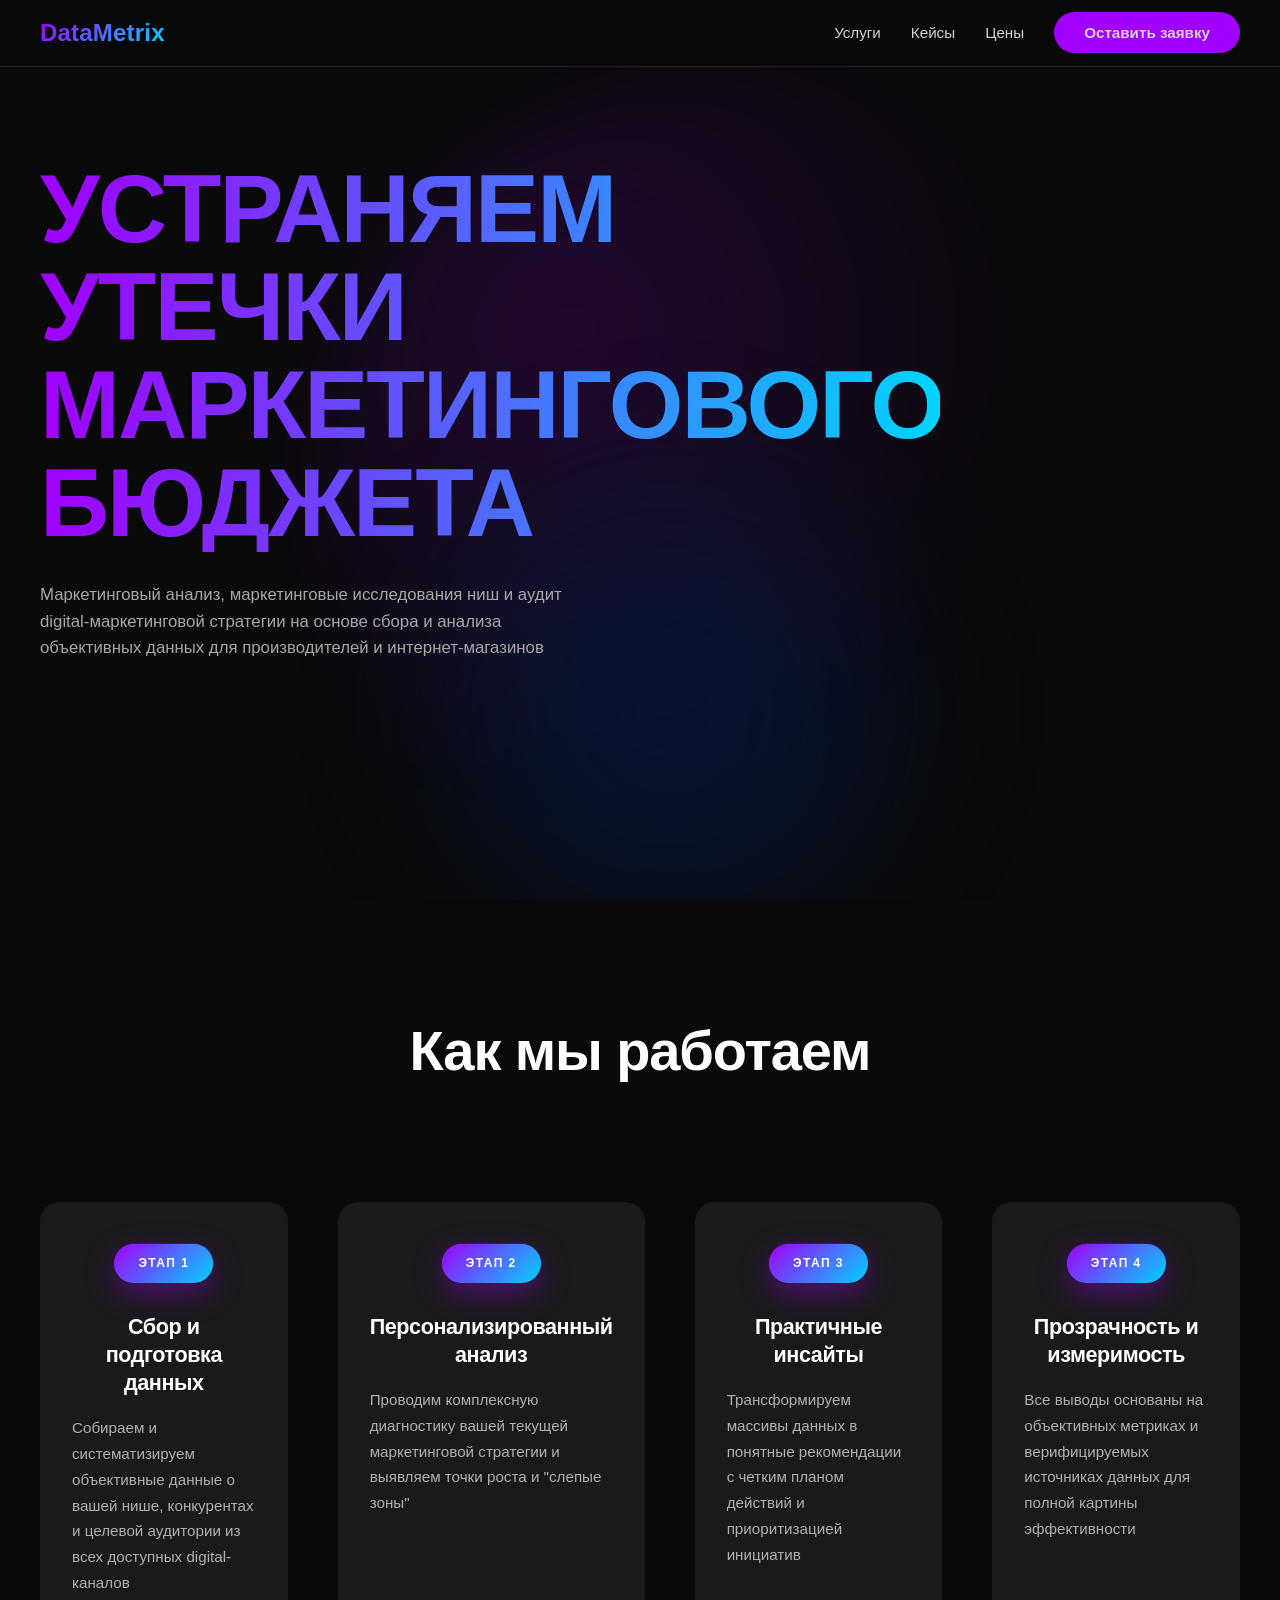
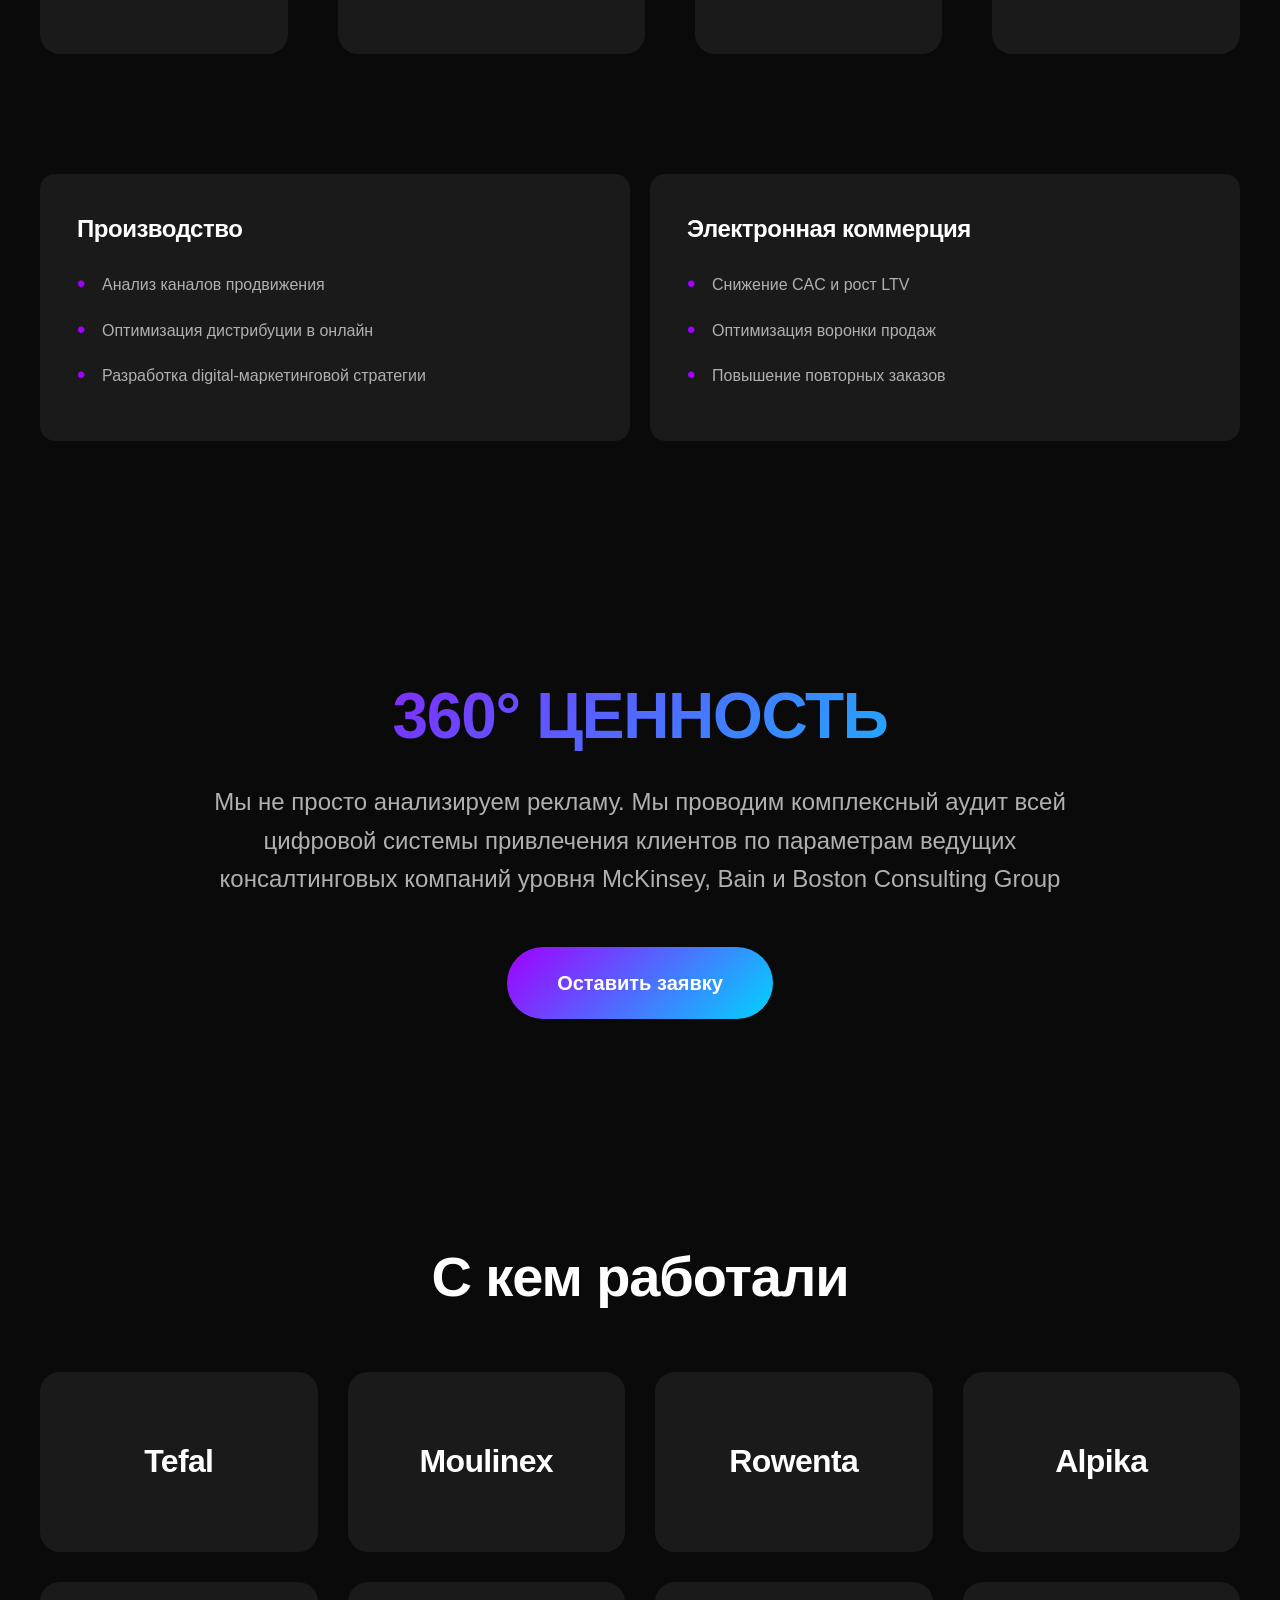
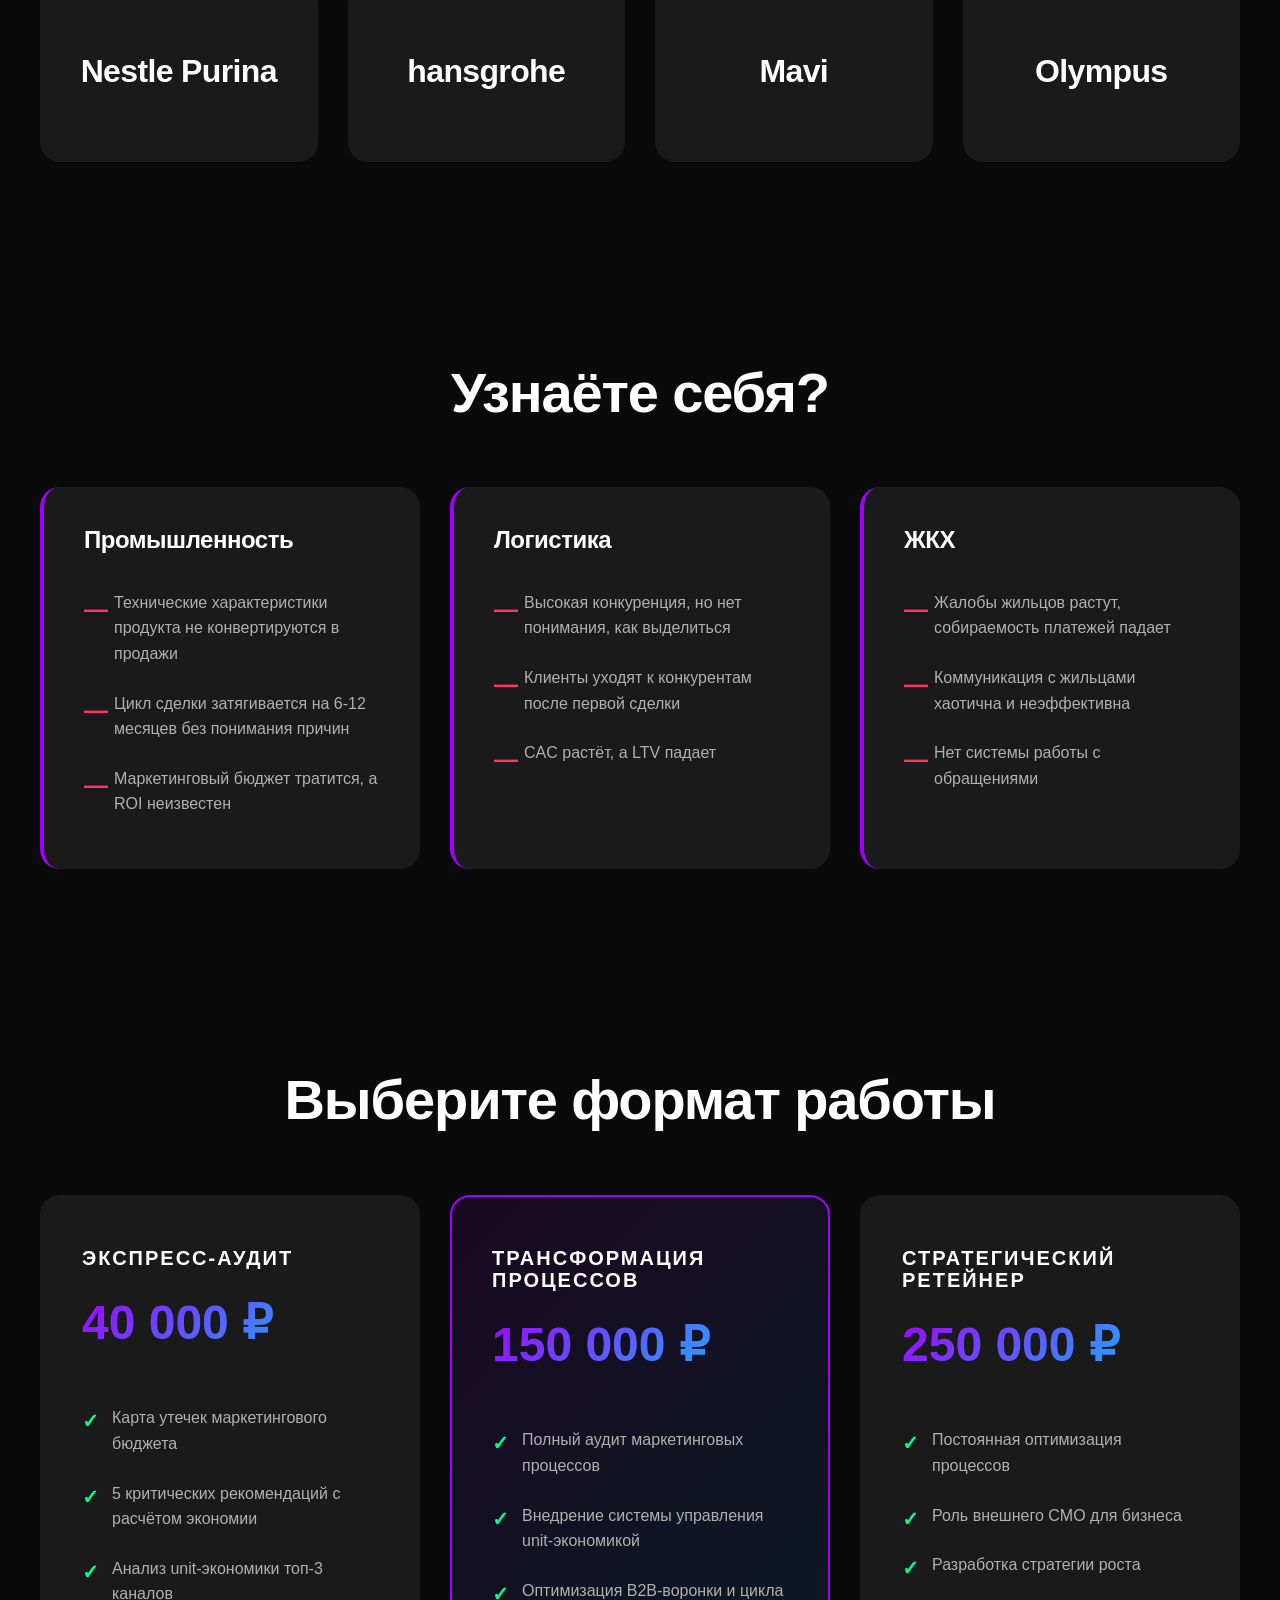
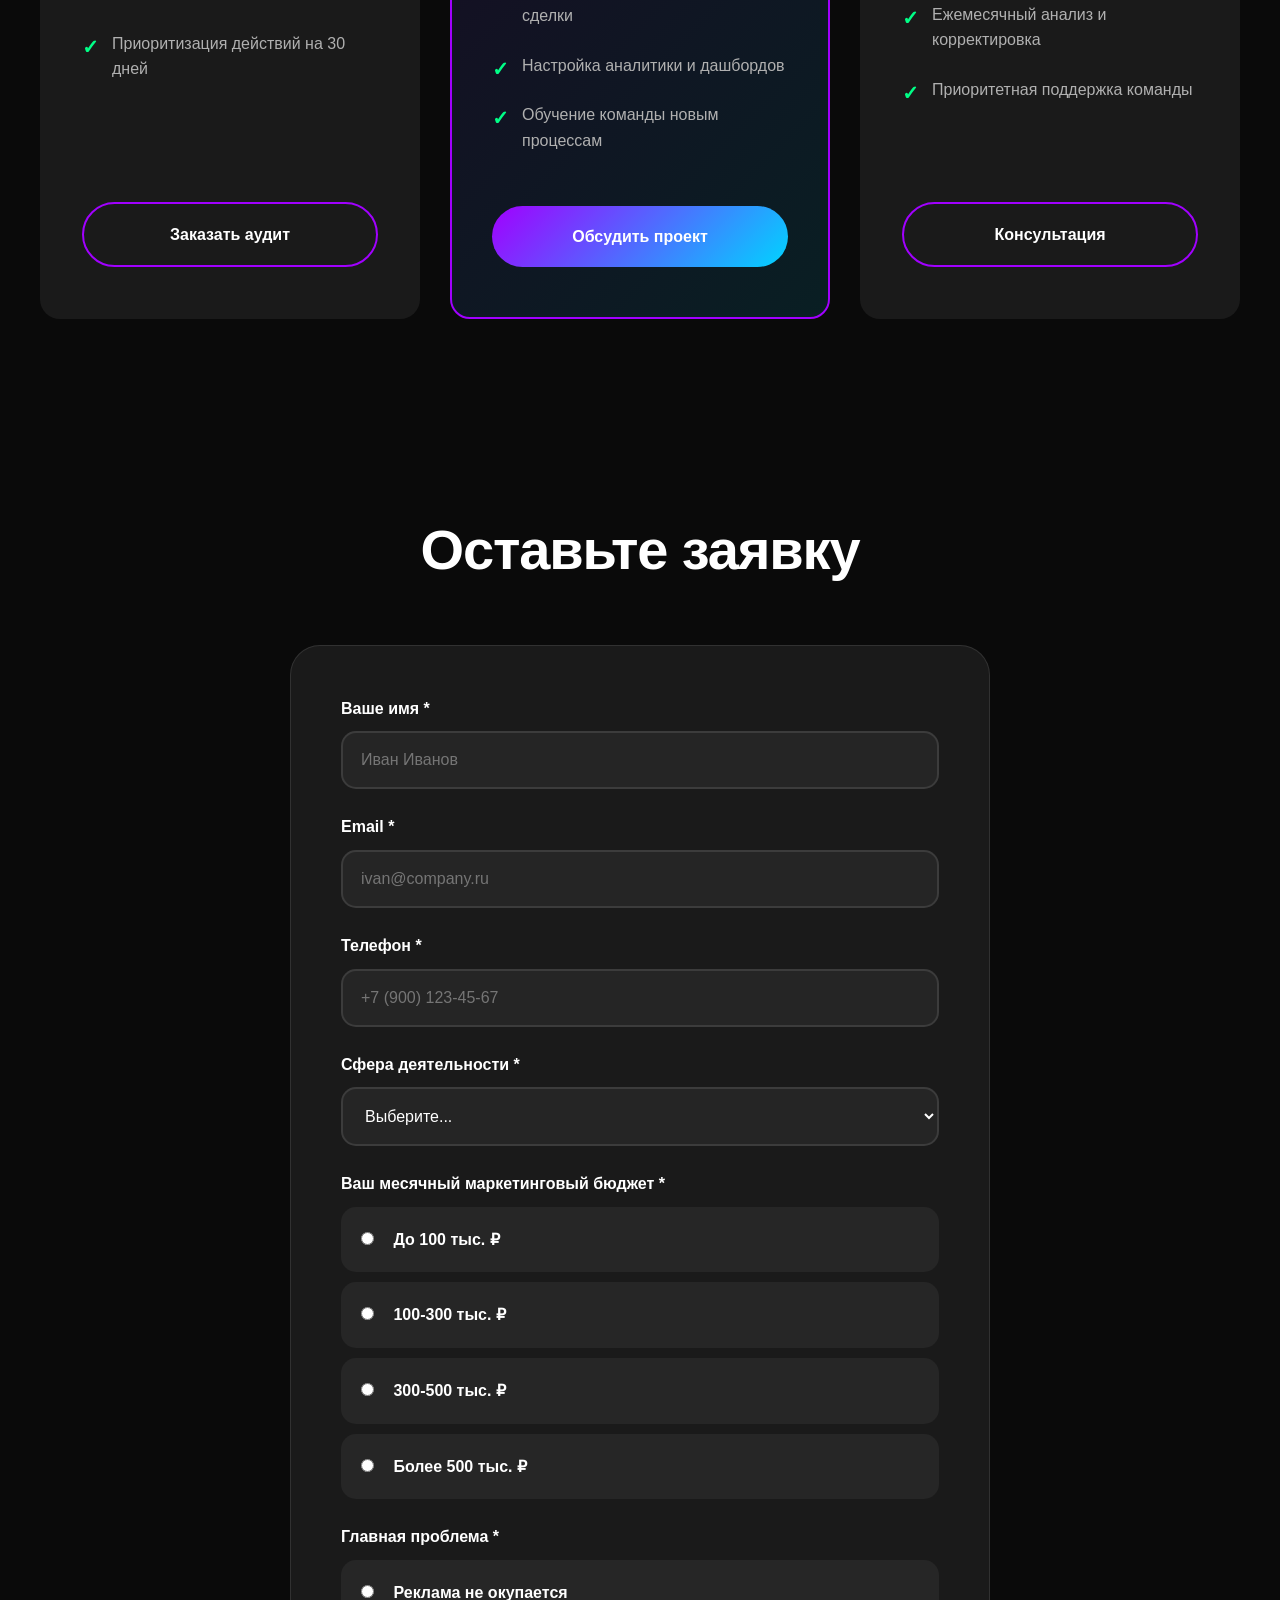
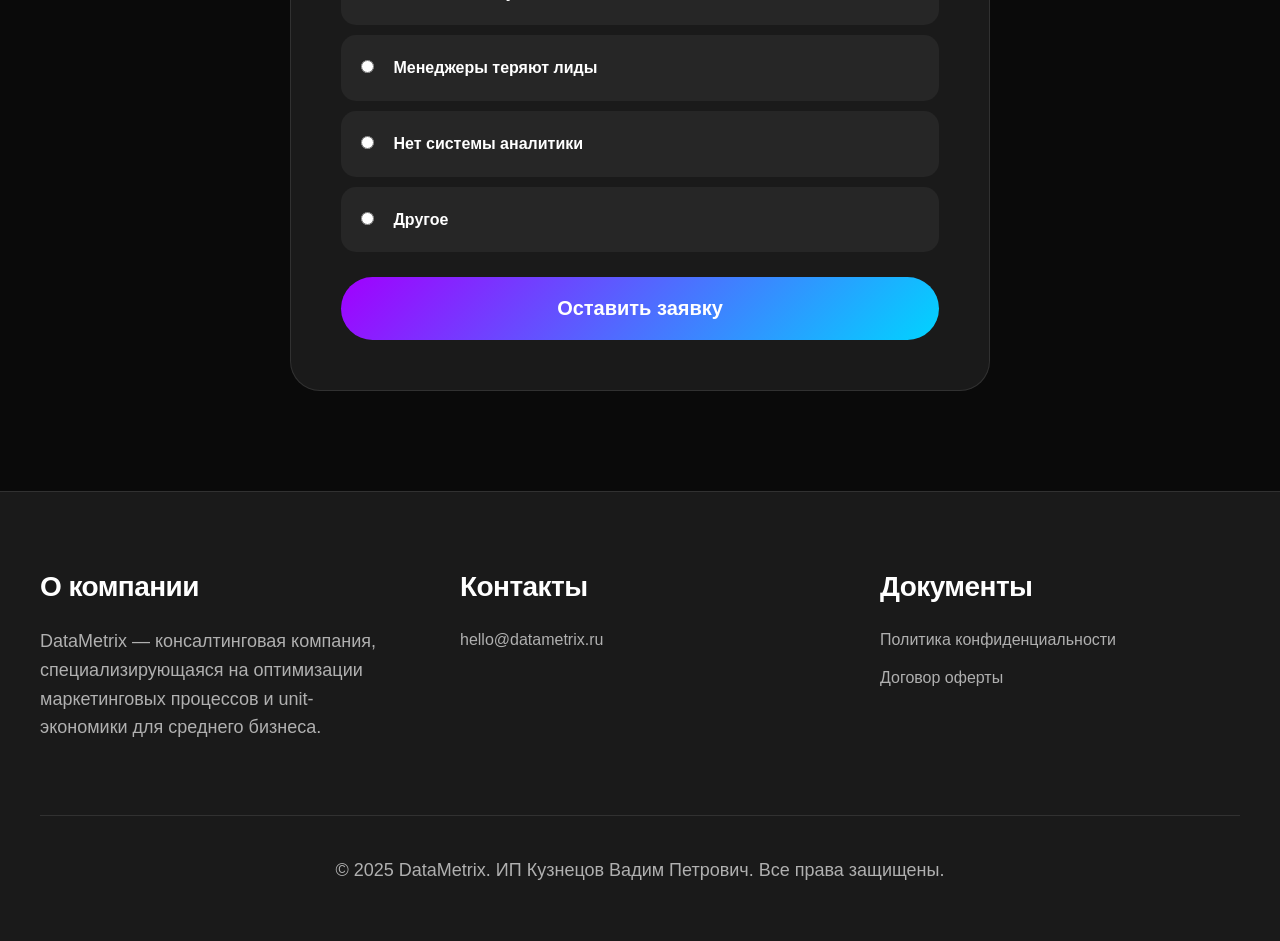
==== commit 0c3f2f12: "new" ====
--- a/index.html
+++ b/index.html
@@ -9,7 +9,7 @@
     <link rel="stylesheet" href="/styles/main.css">
 
     <script>
-    // Animation on scroll
+    // Animation on scroll (only for timeline)
     document.addEventListener('DOMContentLoaded', function() {
         const observer = new IntersectionObserver((entries) => {
             entries.forEach(entry => {
@@ -18,15 +18,16 @@
                 }
             });
         }, {
-            threshold: 0.1
-        });
-
+            threshold: 0.1,
+            rootMargin: '0px'
+        });
+
+        // Only observe timeline elements
         document.querySelectorAll('.timeline-step').forEach(step => {
             observer.observe(step);
         });
     });
     </script>
-
     
     <!-- Yandex.Metrika counter -->
     <script type="text/javascript">
@@ -41,8 +42,6 @@
     </script>
     <noscript><div><img src="https://mc.yandex.ru/watch/105110659" style="position:absolute; left:-9999px;" alt="" /></div></noscript>
     <!-- /Yandex.Metrika counter -->
-
-
 </head>
 <body>
 
@@ -57,7 +56,7 @@
                 <nav>
                     <ul class="nav-menu">
                         <li><a href="#services">Услуги</a></li>
-                        <li><a href="#cases">Кейсы</a></li>
+                        <li><a href="">Кейсы</a></li>
                         <li><a href="#pricing">Цены</a></li>
                         <li><a href="#contact" class="cta-header">Оставить заявку</a></li>
                     </ul>
@@ -298,112 +297,6 @@
         </div>
     </section>
 
-    <!-- Case Studies -->
-    <section id="cases" class="cases">
-        <div class="container">
-            <h2 class="section-title">Результаты наших клиентов</h2>
-
-            <div class="case-card">
-                <div class="case-header">
-                    <div class="case-meta">
-                        <h4>Кейс</h4>
-                        <p>Промышленное предприятие</p>
-                    </div>
-                    <div class="case-meta">
-                        <h4>Отрасль</h4>
-                        <p>Производство упаковочного оборудования</p>
-                    </div>
-                    <div class="case-meta">
-                        <h4>Бюджет</h4>
-                        <p>300 000 ₽/месяц</p>
-                    </div>
-                </div>
-
-                <div class="case-results">
-                    <h4>Результаты за 3 месяца:</h4>
-                    <div class="results-grid">
-                        <div class="result-item">
-                            <p>Сокращение цикла сделки до 5 месяцев (-44%)</p>
-                        </div>
-                        <div class="result-item">
-                            <p>Снижение CAC до 110 000 ₽ (-39%)</p>
-                        </div>
-                        <div class="result-item">
-                            <p>Рост конверсии до 7% (+133%)</p>
-                        </div>
-                    </div>
-                    <p class="result-highlight">Экономия: 420 000 ₽/месяц</p>
-                </div>
-            </div>
-
-            <div class="case-card">
-                <div class="case-header">
-                    <div class="case-meta">
-                        <h4>Кейс</h4>
-                        <p>Логистическая компания</p>
-                    </div>
-                    <div class="case-meta">
-                        <h4>Отрасль</h4>
-                        <p>Грузоперевозки по России</p>
-                    </div>
-                    <div class="case-meta">
-                        <h4>Бюджет</h4>
-                        <p>200 000 ₽/месяц</p>
-                    </div>
-                </div>
-
-                <div class="case-results">
-                    <h4>Результаты за 4 месяца:</h4>
-                    <div class="results-grid">
-                        <div class="result-item">
-                            <p>Рост LTV до 89 000 ₽ (+98%)</p>
-                        </div>
-                        <div class="result-item">
-                            <p>Снижение CAC до 24 000 ₽ (-37%)</p>
-                        </div>
-                        <div class="result-item">
-                            <p>Повторные заказы: с 5% до 34%</p>
-                        </div>
-                    </div>
-                    <p class="result-highlight">Прирост прибыли: 520 000 ₽/месяц</p>
-                </div>
-            </div>
-
-            <div class="case-card">
-                <div class="case-header">
-                    <div class="case-meta">
-                        <h4>Кейс</h4>
-                        <p>Управляющая компания ЖКХ</p>
-                    </div>
-                    <div class="case-meta">
-                        <h4>Масштаб</h4>
-                        <p>12 000 квартир</p>
-                    </div>
-                    <div class="case-meta">
-                        <h4>Проблема</h4>
-                        <p>340 жалоб/месяц, собираемость 87%</p>
-                    </div>
-                </div>
-
-                <div class="case-results">
-                    <h4>Результаты за 2 месяца:</h4>
-                    <div class="results-grid">
-                        <div class="result-item">
-                            <p>Снижение жалоб до 95/месяц (-72%)</p>
-                        </div>
-                        <div class="result-item">
-                            <p>Рост собираемости до 94% (+7 п.п.)</p>
-                        </div>
-                        <div class="result-item">
-                            <p>Сокращение времени обработки на 60%</p>
-                        </div>
-                    </div>
-                    <p class="result-highlight">Дополнительный доход: 890 000 ₽/месяц</p>
-                </div>
-            </div>
-        </div>
-    </section>
-
     <!-- Contact Form -->
     <section id="contact" class="contact-form">
         <div class="container">
@@ -539,7 +432,8 @@
             });
         }, { threshold: 0.1 });
 
-        document.querySelectorAll('section, .feature-card, .pain-card, .pricing-card').forEach(el => {
+        // Observe sections except the hero to avoid animating hero content on load
+        document.querySelectorAll('section:not(.hero), .feature-card, .pain-card, .pricing-card').forEach(el => {
             observer.observe(el);
         });
 
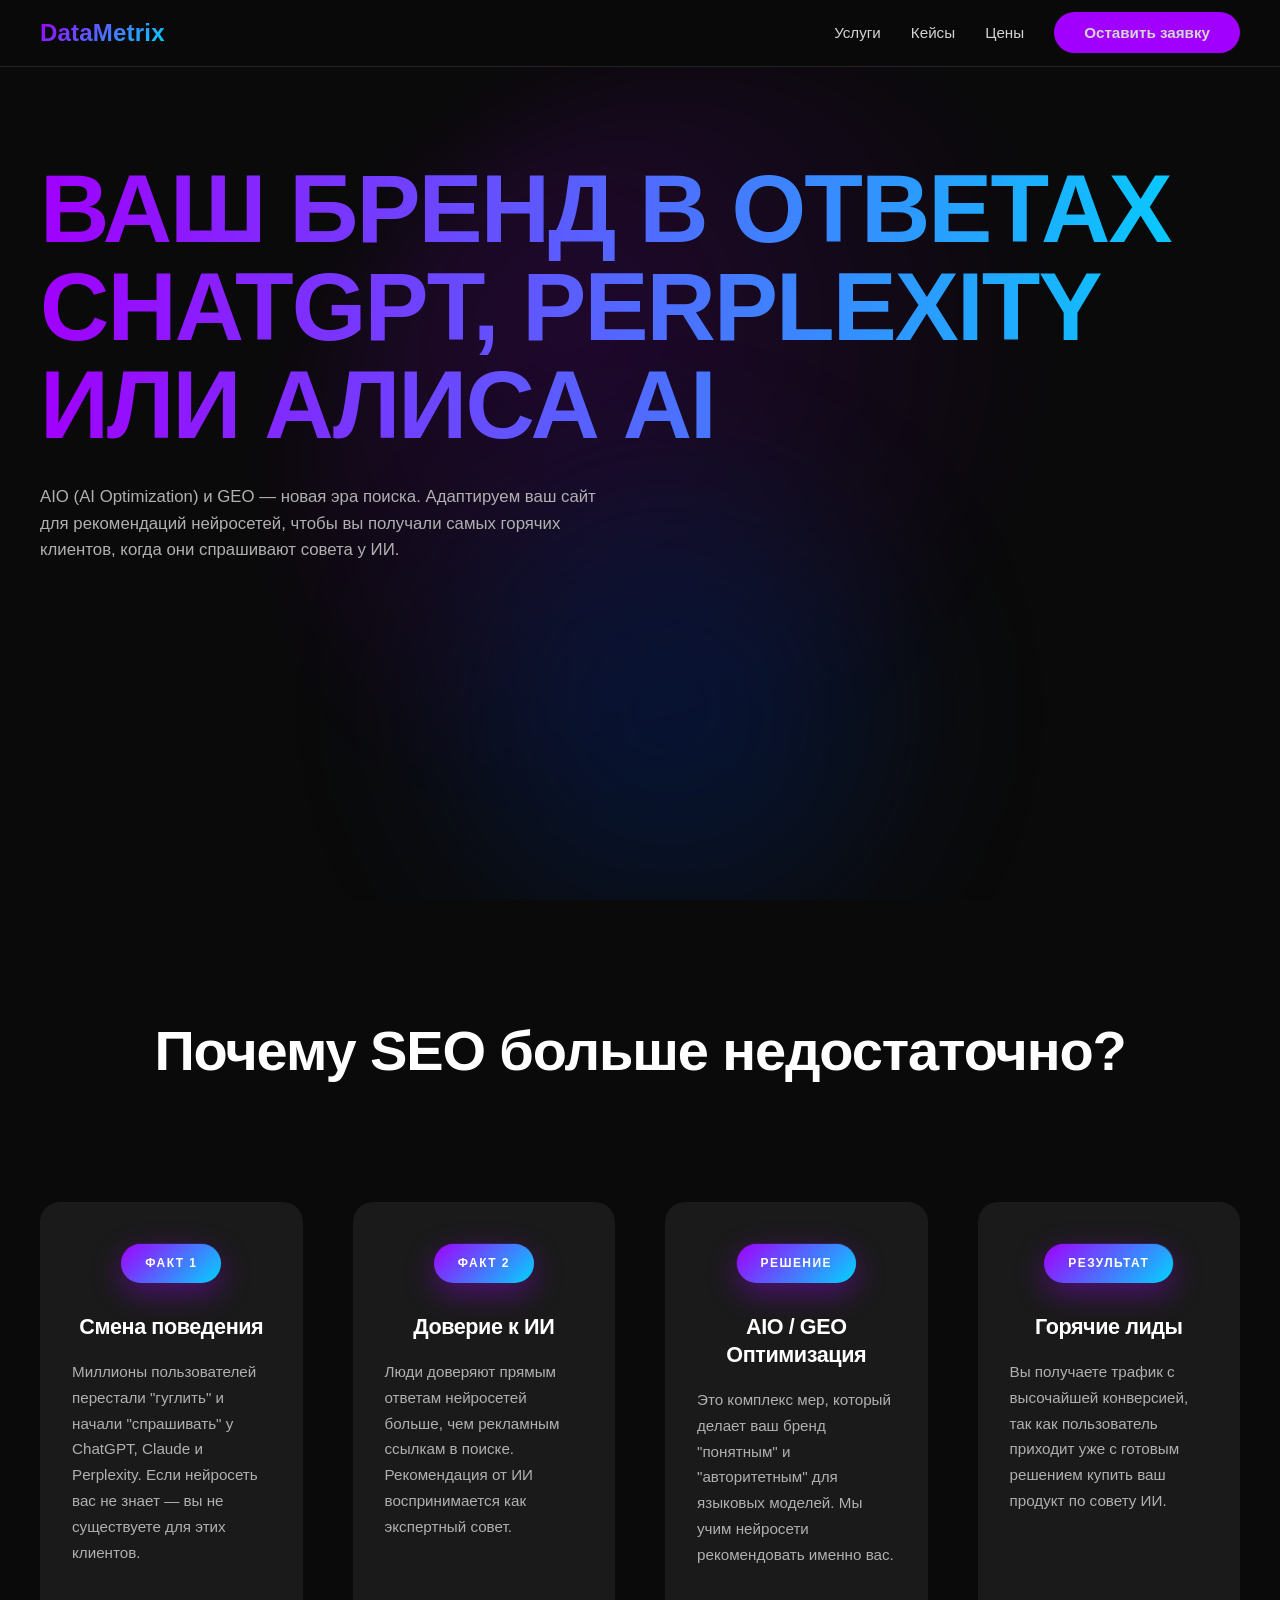
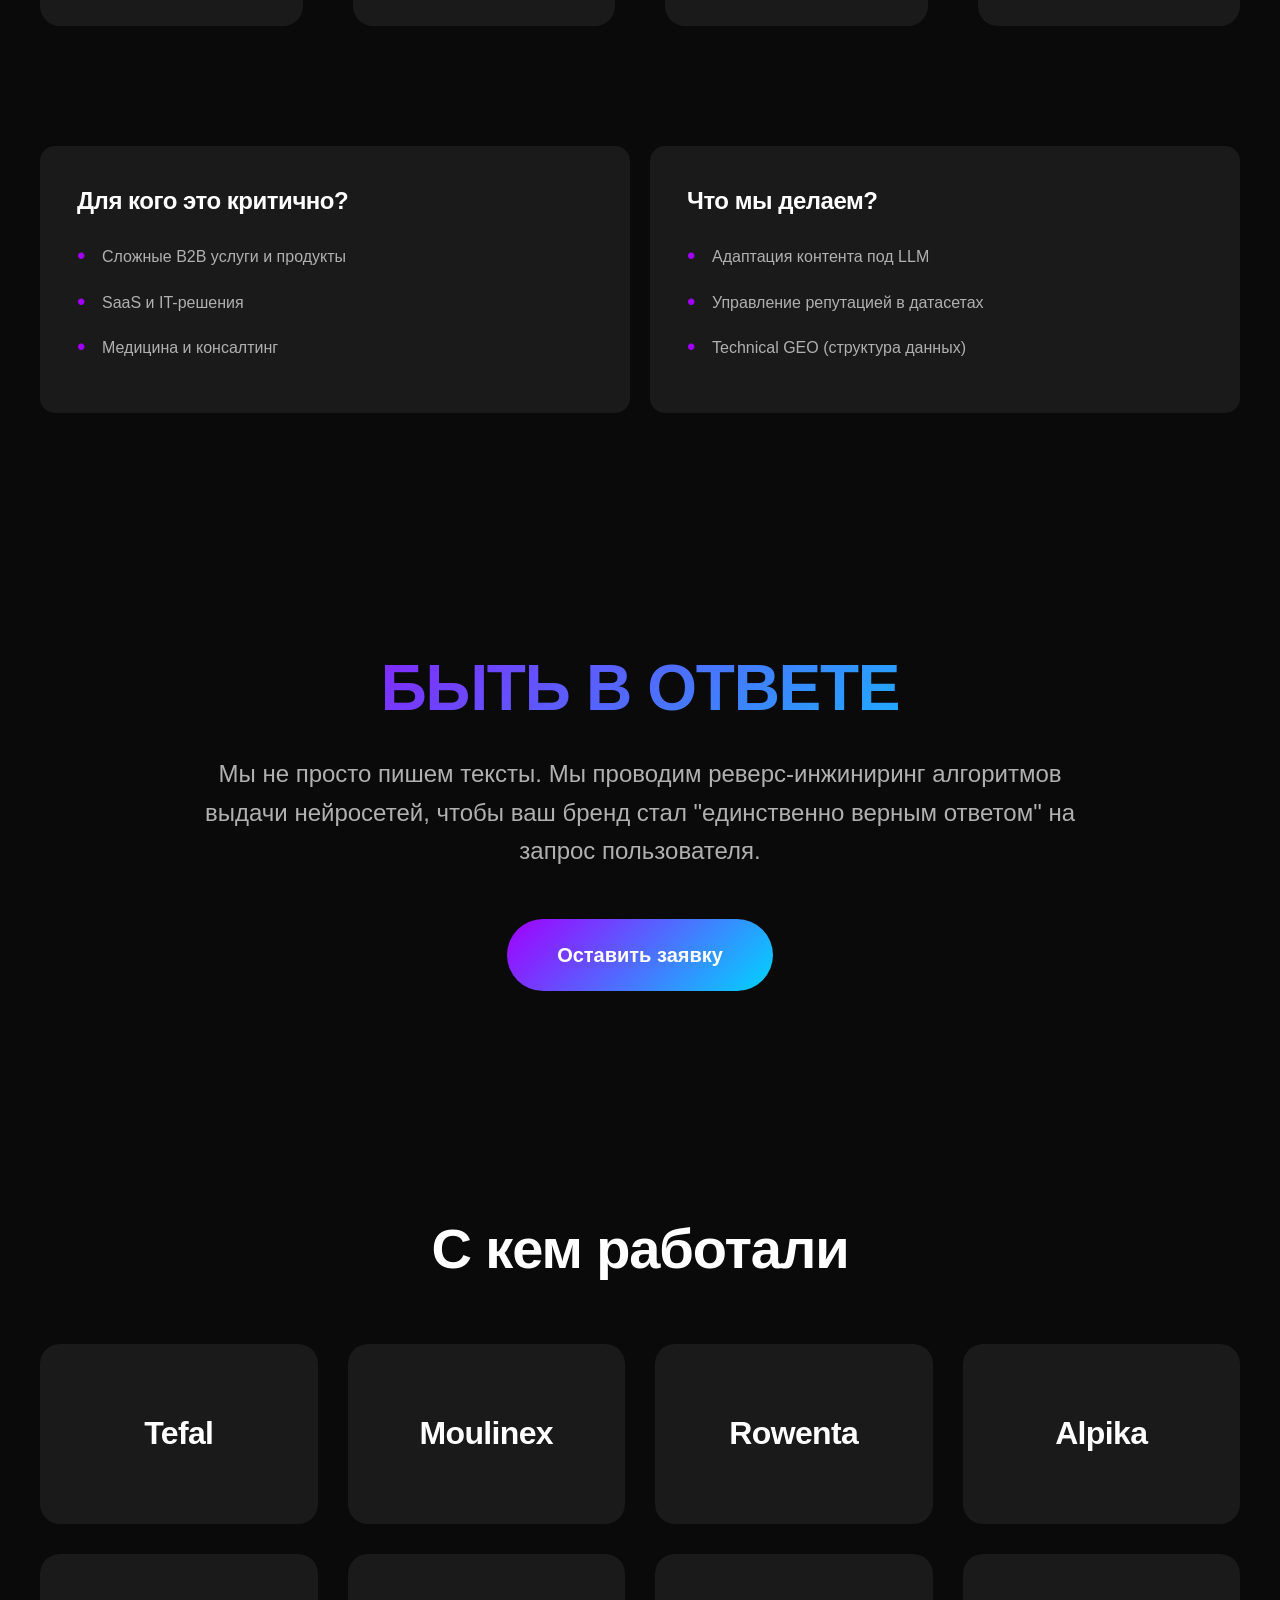
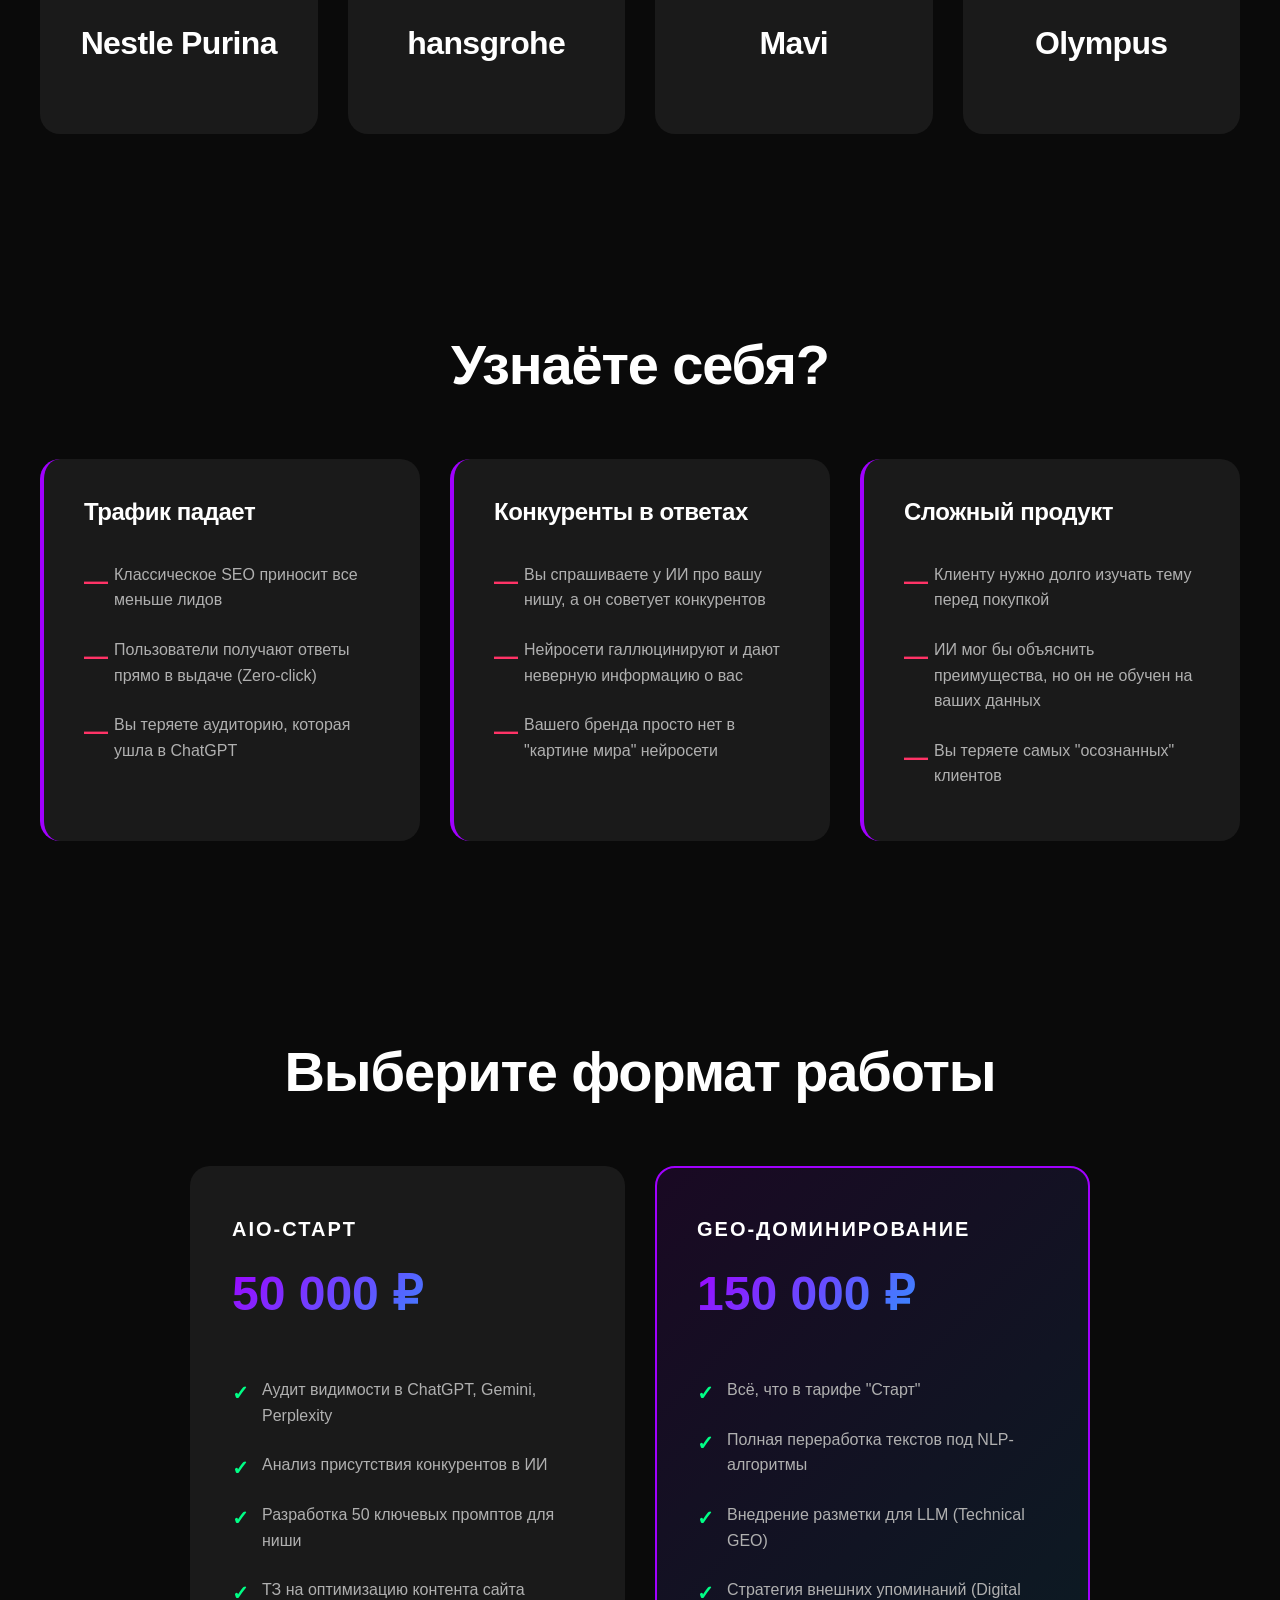
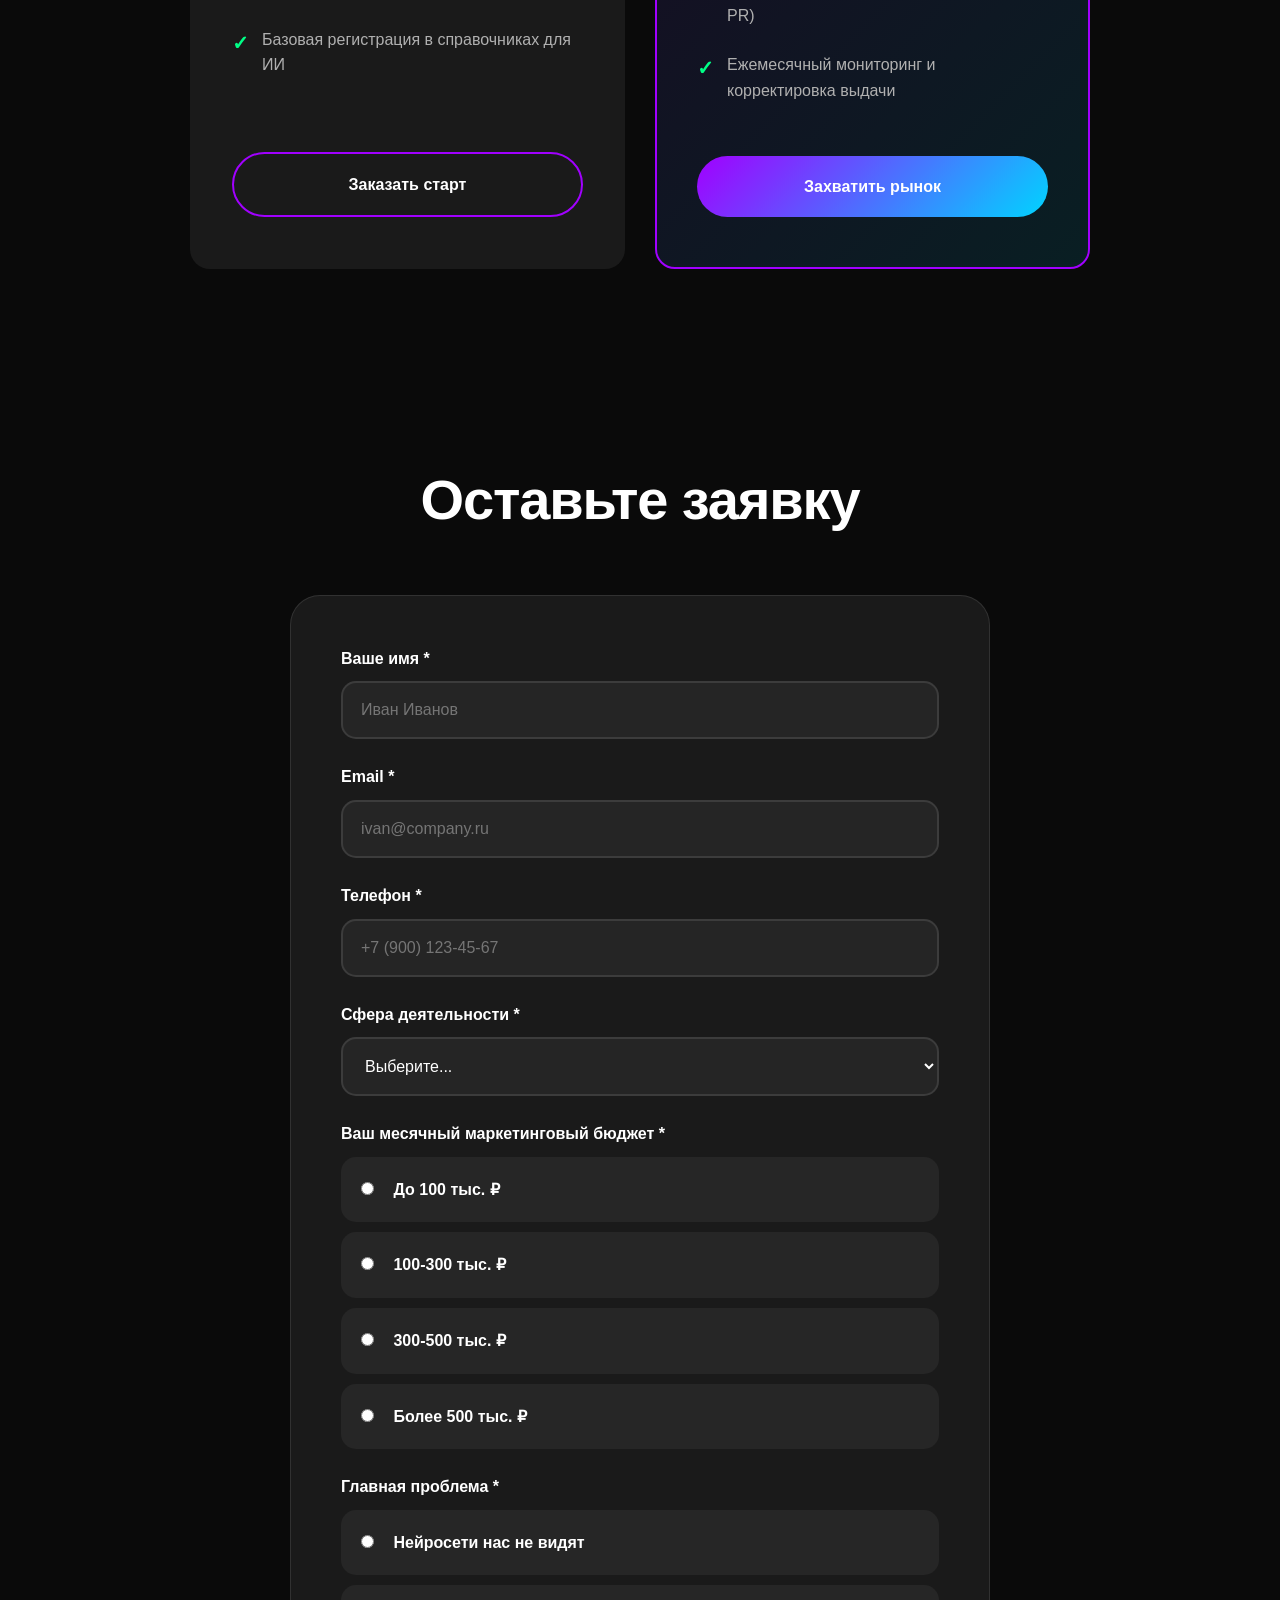
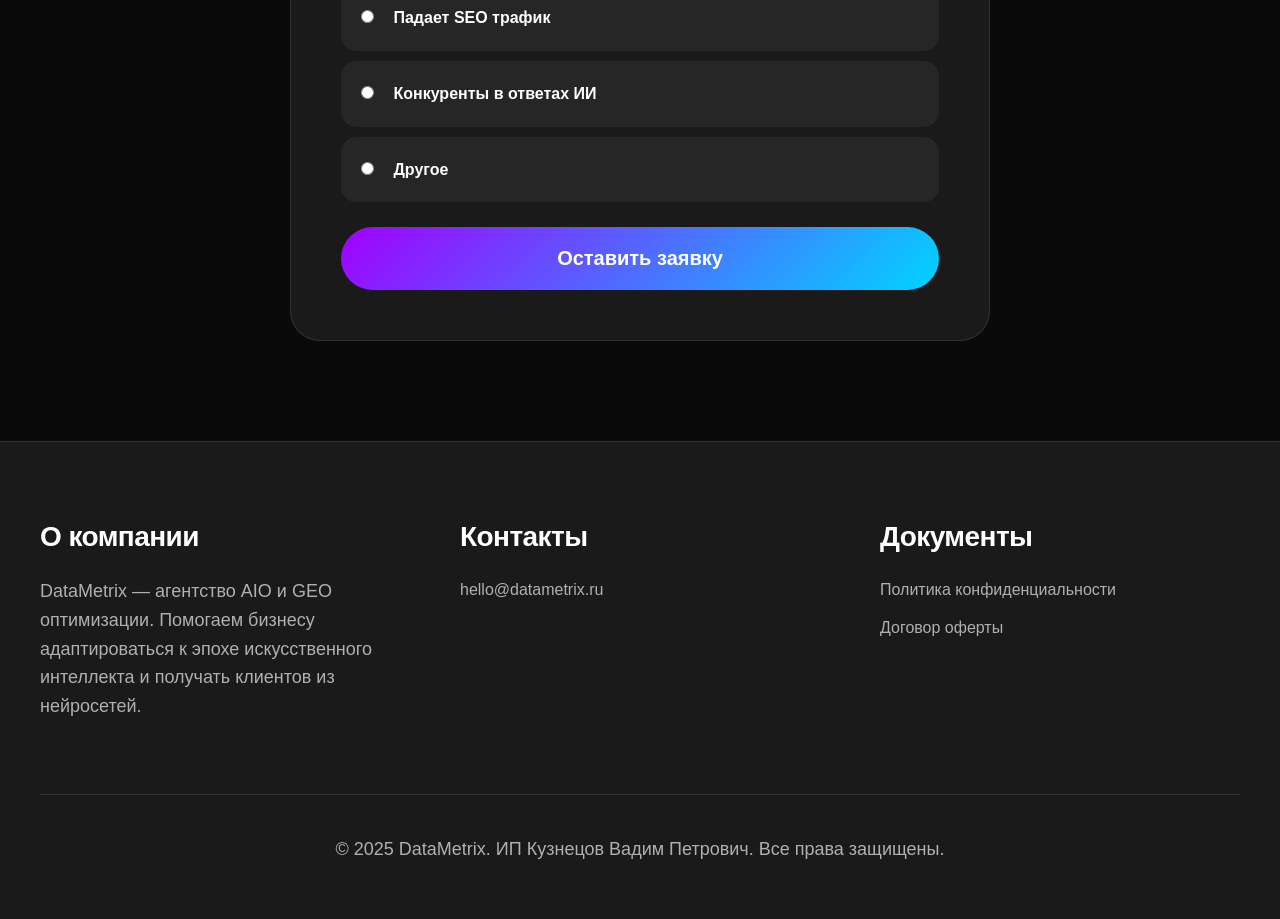
==== commit e0176dde: "refactor: Increase hero content max-width and reformat hero CSS for improved readability." ====
--- a/index.html
+++ b/index.html
@@ -1,48 +1,53 @@
 <!DOCTYPE html>
 <html lang="ru">
+
 <head>
     <meta charset="UTF-8">
     <link rel="icon" type="image/svg+xml" href="/content/favicon.svg">
     <meta name="viewport" content="width=device-width, initial-scale=1.0">
-    <title>DataMetrix - анализ маркетинга и повышение его эффективности</title>
-    <meta name="description" content="Устраняем утечки маркетингового бюджета. Аудит и оптимизация digital-маркетинга для производителей и интернет-магазинов.">
+    <title>DataMetrix - AIO & GEO Оптимизация | Вывод бренда в ответы нейросетей</title>
+    <meta name="description"
+        content="AIO (AI Optimization) и GEO (Generative Engine Optimization). Адаптируем ваш сайт и контент, чтобы ChatGPT, Perplexity и Gemini рекомендовали именно вас.">
     <link rel="stylesheet" href="/styles/main.css">
 
     <script>
-    // Animation on scroll (only for timeline)
-    document.addEventListener('DOMContentLoaded', function() {
-        const observer = new IntersectionObserver((entries) => {
-            entries.forEach(entry => {
-                if (entry.isIntersecting) {
-                    entry.target.classList.add('visible');
-                }
+        // Animation on scroll (only for timeline)
+        document.addEventListener('DOMContentLoaded', function () {
+            const observer = new IntersectionObserver((entries) => {
+                entries.forEach(entry => {
+                    if (entry.isIntersecting) {
+                        entry.target.classList.add('visible');
+                    }
+                });
+            }, {
+                threshold: 0.1,
+                rootMargin: '0px'
             });
-        }, {
-            threshold: 0.1,
-            rootMargin: '0px'
+
+            // Only observe timeline elements
+            document.querySelectorAll('.timeline-step').forEach(step => {
+                observer.observe(step);
+            });
         });
-
-        // Only observe timeline elements
-        document.querySelectorAll('.timeline-step').forEach(step => {
-            observer.observe(step);
-        });
-    });
     </script>
-    
+
     <!-- Yandex.Metrika counter -->
     <script type="text/javascript">
-        (function(m,e,t,r,i,k,a){
-            m[i]=m[i]||function(){(m[i].a=m[i].a||[]).push(arguments)};
-            m[i].l=1*new Date();
-            for (var j = 0; j < document.scripts.length; j++) {if (document.scripts[j].src === r) { return; }}
-            k=e.createElement(t),a=e.getElementsByTagName(t)[0],k.async=1,k.src=r,a.parentNode.insertBefore(k,a)
-        })(window, document,'script','https://mc.yandex.ru/metrika/tag.js?id=105110659', 'ym');
-
-        ym(105110659, 'init', {ssr:true, webvisor:true, clickmap:true, ecommerce:"dataLayer", accurateTrackBounce:true, trackLinks:true});
+        (function (m, e, t, r, i, k, a) {
+            m[i] = m[i] || function () { (m[i].a = m[i].a || []).push(arguments) };
+            m[i].l = 1 * new Date();
+            for (var j = 0; j < document.scripts.length; j++) { if (document.scripts[j].src === r) { return; } }
+            k = e.createElement(t), a = e.getElementsByTagName(t)[0], k.async = 1, k.src = r, a.parentNode.insertBefore(k, a)
+        })(window, document, 'script', 'https://mc.yandex.ru/metrika/tag.js?id=105110659', 'ym');
+
+        ym(105110659, 'init', { ssr: true, webvisor: true, clickmap: true, ecommerce: "dataLayer", accurateTrackBounce: true, trackLinks: true });
     </script>
-    <noscript><div><img src="https://mc.yandex.ru/watch/105110659" style="position:absolute; left:-9999px;" alt="" /></div></noscript>
+    <noscript>
+        <div><img src="https://mc.yandex.ru/watch/105110659" style="position:absolute; left:-9999px;" alt="" /></div>
+    </noscript>
     <!-- /Yandex.Metrika counter -->
 </head>
+
 <body>
 
     <!-- Header -->
@@ -51,7 +56,8 @@
             <div class="header-content">
                 <h1 class="site-title">
                     <a href="#" class="logo">DataMetrix</a>
-                    <span class="visually-hidden">DataMetrix - маркетинговый анализ, маркетинговые исследования ниш и аудит digital-маркетинговой стратегии для производителей и интернет-магазинов</span>
+                    <span class="visually-hidden">DataMetrix - AIO и GEO оптимизация сайтов. Продвижение в нейросетях
+                        ChatGPT, Perplexity, Gemini и Алиса AI</span>
                 </h1>
                 <nav>
                     <ul class="nav-menu">
@@ -69,8 +75,10 @@
     <section class="hero">
         <div class="container">
             <div class="hero-content">
-                <h2>Устраняем<br>утечки<br>маркетингового бюджета</h2>
-                <p class="hero-subtitle">Маркетинговый анализ, маркетинговые исследования ниш и аудит digital-маркетинговой стратегии на основе сбора и анализа объективных данных для производителей и интернет-магазинов</p>
+                <h2>Ваш бренд в ответах ChatGPT, Perplexity или Алиса AI</h2>
+                <p class="hero-subtitle">AIO (AI Optimization) и GEO — новая эра поиска. Адаптируем ваш сайт для
+                    рекомендаций нейросетей, чтобы вы получали самых горячих клиентов, когда они спрашивают совета у ИИ.
+                </p>
             </div>
         </div>
     </section>
@@ -78,56 +86,60 @@
     <!-- Process Timeline Section -->
     <section id="services" class="process-timeline-section">
         <div class="container">
-            <h2 class="section-title">Как мы работаем</h2>
-        
+            <h2 class="section-title">Почему SEO больше недостаточно?</h2>
+
             <div class="timeline-wrapper">
                 <!-- Timeline Steps -->
                 <div class="timeline-steps">
                     <!-- Step 1 -->
                     <div class="timeline-step" data-step="1">
                         <div class="step-label-marker">
-                            <span class="step-label">ЭТАП 1</span>
+                            <span class="step-label">ФАКТ 1</span>
                             <div class="label-pulse"></div>
                         </div>
                         <div class="step-content">
-                            <h3>Сбор и подготовка данных</h3>
-                            <p>Собираем и систематизируем объективные данные о вашей нише, конкурентах и целевой аудитории из всех доступных digital-каналов</p>
+                            <h3>Смена поведения</h3>
+                            <p>Миллионы пользователей перестали "гуглить" и начали "спрашивать" у ChatGPT, Claude и
+                                Perplexity. Если нейросеть вас не знает — вы не существуете для этих клиентов.</p>
                         </div>
                     </div>
 
                     <!-- Step 2 -->
                     <div class="timeline-step" data-step="2">
                         <div class="step-label-marker">
-                            <span class="step-label">ЭТАП 2</span>
+                            <span class="step-label">ФАКТ 2</span>
                             <div class="label-pulse"></div>
                         </div>
                         <div class="step-content">
-                            <h3>Персонализированный анализ</h3>
-                            <p>Проводим комплексную диагностику вашей текущей маркетинговой стратегии и выявляем точки роста и "слепые зоны"</p>
+                            <h3>Доверие к ИИ</h3>
+                            <p>Люди доверяют прямым ответам нейросетей больше, чем рекламным ссылкам в поиске.
+                                Рекомендация от ИИ воспринимается как экспертный совет.</p>
                         </div>
                     </div>
 
                     <!-- Step 3 -->
                     <div class="timeline-step" data-step="3">
                         <div class="step-label-marker">
-                            <span class="step-label">ЭТАП 3</span>
+                            <span class="step-label">РЕШЕНИЕ</span>
                             <div class="label-pulse"></div>
                         </div>
                         <div class="step-content">
-                            <h3>Практичные<br>инсайты</h3>
-                            <p>Трансформируем массивы данных в понятные рекомендации с четким планом действий и приоритизацией инициатив</p>
+                            <h3>AIO / GEO Оптимизация</h3>
+                            <p>Это комплекс мер, который делает ваш бренд "понятным" и "авторитетным" для языковых
+                                моделей. Мы учим нейросети рекомендовать именно вас.</p>
                         </div>
                     </div>
 
                     <!-- Step 4 -->
                     <div class="timeline-step" data-step="4">
                         <div class="step-label-marker">
-                            <span class="step-label">ЭТАП 4</span>
+                            <span class="step-label">РЕЗУЛЬТАТ</span>
                             <div class="label-pulse"></div>
                         </div>
                         <div class="step-content">
-                            <h3>Прозрачность и измеримость</h3>
-                            <p>Все выводы основаны на объективных метриках и верифицируемых источниках данных для полной картины эффективности</p>
+                            <h3>Горячие лиды</h3>
+                            <p>Вы получаете трафик с высочайшей конверсией, так как пользователь приходит уже с готовым
+                                решением купить ваш продукт по совету ИИ.</p>
                         </div>
                     </div>
                 </div>
@@ -136,19 +148,19 @@
             <!-- Industries Mini Grid Below Timeline - UPDATED -->
             <div class="industries-mini-grid">
                 <div class="industry-mini-card">
-                    <h4>Производство</h4>
+                    <h4>Для кого это критично?</h4>
                     <ul>
-                        <li>Анализ каналов продвижения</li>
-                        <li>Оптимизация дистрибуции в онлайн</li>
-                        <li>Разработка digital-маркетинговой стратегии</li>
+                        <li>Сложные B2B услуги и продукты</li>
+                        <li>SaaS и IT-решения</li>
+                        <li>Медицина и консалтинг</li>
                     </ul>
                 </div>
                 <div class="industry-mini-card">
-                    <h4>Электронная коммерция</h4>
+                    <h4>Что мы делаем?</h4>
                     <ul>
-                        <li>Снижение CAC и рост LTV</li>
-                        <li>Оптимизация воронки продаж</li>
-                        <li>Повышение повторных заказов</li>
+                        <li>Адаптация контента под LLM</li>
+                        <li>Управление репутацией в датасетах</li>
+                        <li>Technical GEO (структура данных)</li>
                     </ul>
                 </div>
             </div>
@@ -159,8 +171,9 @@
     <section class="value-section">
         <div class="container">
             <div class="value-content">
-                <h2 class="value-title">360° ЦЕННОСТЬ</h2>
-                <p class="value-description">Мы не просто анализируем рекламу. Мы проводим комплексный аудит всей цифровой системы привлечения клиентов по параметрам ведущих консалтинговых компаний уровня McKinsey, Bain и Boston Consulting Group</p>
+                <h2 class="value-title">БЫТЬ В ОТВЕТЕ</h2>
+                <p class="value-description">Мы не просто пишем тексты. Мы проводим реверс-инжиниринг алгоритмов выдачи
+                    нейросетей, чтобы ваш бренд стал "единственно верным ответом" на запрос пользователя.</p>
                 <a href="#contact" class="cta-button">Оставить заявку</a>
             </div>
         </div>
@@ -170,7 +183,7 @@
     <section class="companies-section">
         <div class="container">
             <h2 class="section-title">С кем работали</h2>
-            
+
             <div class="companies-grid">
                 <div class="company-card">
                     <div class="company-logo">Tefal</div>
@@ -202,7 +215,7 @@
 
                 <div class="company-card">
                     <div class="company-logo">Olympus</div>
-                </div>  
+                </div>
             </div>
         </div>
     </section>
@@ -212,32 +225,32 @@
     <section class="pain-points">
         <div class="container">
             <h2 class="section-title">Узнаёте себя?</h2>
-            
+
             <div class="pain-grid">
                 <div class="pain-card">
-                    <h3>Промышленность</h3>
+                    <h3>Трафик падает</h3>
                     <ul>
-                        <li>Технические характеристики продукта не конвертируются в продажи</li>
-                        <li>Цикл сделки затягивается на 6-12 месяцев без понимания причин</li>
-                        <li>Маркетинговый бюджет тратится, а ROI неизвестен</li>
+                        <li>Классическое SEO приносит все меньше лидов</li>
+                        <li>Пользователи получают ответы прямо в выдаче (Zero-click)</li>
+                        <li>Вы теряете аудиторию, которая ушла в ChatGPT</li>
                     </ul>
                 </div>
 
                 <div class="pain-card">
-                    <h3>Логистика</h3>
+                    <h3>Конкуренты в ответах</h3>
                     <ul>
-                        <li>Высокая конкуренция, но нет понимания, как выделиться</li>
-                        <li>Клиенты уходят к конкурентам после первой сделки</li>
-                        <li>CAC растёт, а LTV падает</li>
+                        <li>Вы спрашиваете у ИИ про вашу нишу, а он советует конкурентов</li>
+                        <li>Нейросети галлюцинируют и дают неверную информацию о вас</li>
+                        <li>Вашего бренда просто нет в "картине мира" нейросети</li>
                     </ul>
                 </div>
 
                 <div class="pain-card">
-                    <h3>ЖКХ</h3>
+                    <h3>Сложный продукт</h3>
                     <ul>
-                        <li>Жалобы жильцов растут, собираемость платежей падает</li>
-                        <li>Коммуникация с жильцами хаотична и неэффективна</li>
-                        <li>Нет системы работы с обращениями</li>
+                        <li>Клиенту нужно долго изучать тему перед покупкой</li>
+                        <li>ИИ мог бы объяснить преимущества, но он не обучен на ваших данных</li>
+                        <li>Вы теряете самых "осознанных" клиентов</li>
                     </ul>
                 </div>
             </div>
@@ -249,49 +262,35 @@
         <div class="container">
             <h2 class="section-title">Выберите формат работы</h2>
 
-            <div class="pricing-grid">
+            <div class="pricing-grid" style="grid-template-columns: repeat(2, 1fr); max-width: 900px; margin: 0 auto;">
                 <div class="pricing-card">
-                    <h3 class="pricing-title">Экспресс-аудит</h3>
-                    <div class="pricing-price">40 000 ₽</div>
-                    
+                    <h3 class="pricing-title">AIO-Старт</h3>
+                    <div class="pricing-price">50 000 ₽</div>
+
                     <ul class="pricing-features">
-                        <li>Карта утечек маркетингового бюджета</li>
-                        <li>5 критических рекомендаций с расчётом экономии</li>
-                        <li>Анализ unit-экономики топ-3 каналов</li>
-                        <li>Приоритизация действий на 30 дней</li>
-                    </ul>
-
-                    <a href="#contact" class="pricing-cta">Заказать аудит</a>
+                        <li>Аудит видимости в ChatGPT, Gemini, Perplexity</li>
+                        <li>Анализ присутствия конкурентов в ИИ</li>
+                        <li>Разработка 50 ключевых промптов для ниши</li>
+                        <li>ТЗ на оптимизацию контента сайта</li>
+                        <li>Базовая регистрация в справочниках для ИИ</li>
+                    </ul>
+
+                    <a href="#contact" class="pricing-cta">Заказать старт</a>
                 </div>
 
                 <div class="pricing-card featured">
-                    <h3 class="pricing-title">Трансформация процессов</h3>
+                    <h3 class="pricing-title">GEO-Доминирование</h3>
                     <div class="pricing-price">150 000 ₽</div>
-                    
+
                     <ul class="pricing-features">
-                        <li>Полный аудит маркетинговых процессов</li>
-                        <li>Внедрение системы управления unit-экономикой</li>
-                        <li>Оптимизация B2B-воронки и цикла сделки</li>
-                        <li>Настройка аналитики и дашбордов</li>
-                        <li>Обучение команды новым процессам</li>
-                    </ul>
-
-                    <a href="#contact" class="pricing-cta">Обсудить проект</a>
-                </div>
-
-                <div class="pricing-card">
-                    <h3 class="pricing-title">Стратегический ретейнер</h3>
-                    <div class="pricing-price">250 000 ₽</div>
-                    
-                    <ul class="pricing-features">
-                        <li>Постоянная оптимизация процессов</li>
-                        <li>Роль внешнего CMO для бизнеса</li>
-                        <li>Разработка стратегии роста</li>
-                        <li>Ежемесячный анализ и корректировка</li>
-                        <li>Приоритетная поддержка команды</li>
-                    </ul>
-
-                    <a href="#contact" class="pricing-cta">Консультация</a>
+                        <li>Всё, что в тарифе "Старт"</li>
+                        <li>Полная переработка текстов под NLP-алгоритмы</li>
+                        <li>Внедрение разметки для LLM (Technical GEO)</li>
+                        <li>Стратегия внешних упоминаний (Digital PR)</li>
+                        <li>Ежемесячный мониторинг и корректировка выдачи</li>
+                    </ul>
+
+                    <a href="#contact" class="pricing-cta">Захватить рынок</a>
                 </div>
             </div>
         </div>
@@ -304,76 +303,76 @@
 
             <div class="form-container">
                 <form action="https://formspree.io/f/xdkprjly" method="POST">
-                <div class="form-group">
-                    <label for="name">Ваше имя *</label>
-                    <input type="text" id="name" name="name" required placeholder="Иван Иванов">
-                </div>
-
-                <div class="form-group">
-                    <label for="email">Email *</label>
-                    <input type="email" id="email" name="email" required placeholder="ivan@company.ru">
-                </div>
-
-                <div class="form-group">
-                    <label for="phone">Телефон *</label>
-                    <input type="tel" id="phone" name="phone" required placeholder="+7 (900) 123-45-67">
-                </div>
-
-                <div class="form-group">
-                    <label for="industry">Сфера деятельности *</label>
-                    <select id="industry" name="industry" required>
-                        <option value="">Выберите...</option>
-                        <option value="manufacturing">Производство</option>
-                        <option value="ecommerce">Онлайн-торговля</option>
-                        <option value="other">Другое</option>
-                    </select>
-                </div>
-
-                <div class="form-group">
-                    <label>Ваш месячный маркетинговый бюджет *</label>
-                    <label class="radio-option">
-                        <input type="radio" name="budget" value="До 100 тыс. ₽" required>
-                        <span>До 100 тыс. ₽</span>
-                    </label>
-                    <label class="radio-option">
-                        <input type="radio" name="budget" value="100-300 тыс. ₽">
-                        <span>100-300 тыс. ₽</span>
-                    </label>
-                    <label class="radio-option">
-                        <input type="radio" name="budget" value="300-500 тыс. ₽">
-                        <span>300-500 тыс. ₽</span>
-                    </label>
-                    <label class="radio-option">
-                        <input type="radio" name="budget" value="Более 500 тыс. ₽">
-                        <span>Более 500 тыс. ₽</span>
-                    </label>
-                </div>
-
-                <div class="form-group">
-                    <label>Главная проблема *</label>
-                    <label class="radio-option">
-                        <input type="radio" name="problem" value="Реклама не окупается" required>
-                        <span>Реклама не окупается</span>
-                    </label>
-                    <label class="radio-option">
-                        <input type="radio" name="problem" value="Менеджеры теряют лиды">
-                        <span>Менеджеры теряют лиды</span>
-                    </label>
-                    <label class="radio-option">
-                        <input type="radio" name="problem" value="Нет системы аналитики">
-                        <span>Нет системы аналитики</span>
-                    </label>
-                    <label class="radio-option">
-                        <input type="radio" name="problem" value="Другое">
-                        <span>Другое</span>
-                    </label>
-                </div>
-
-                <input type="hidden" name="_subject" value="Новая заявка с DataMatrix">
-                <input type="hidden" name="_next" value="https://ваш-сайт.ru/thanks.html">
-
-                <button type="submit" class="submit-button">Оставить заявку</button>
-            </form>
+                    <div class="form-group">
+                        <label for="name">Ваше имя *</label>
+                        <input type="text" id="name" name="name" required placeholder="Иван Иванов">
+                    </div>
+
+                    <div class="form-group">
+                        <label for="email">Email *</label>
+                        <input type="email" id="email" name="email" required placeholder="ivan@company.ru">
+                    </div>
+
+                    <div class="form-group">
+                        <label for="phone">Телефон *</label>
+                        <input type="tel" id="phone" name="phone" required placeholder="+7 (900) 123-45-67">
+                    </div>
+
+                    <div class="form-group">
+                        <label for="industry">Сфера деятельности *</label>
+                        <select id="industry" name="industry" required>
+                            <option value="">Выберите...</option>
+                            <option value="manufacturing">Производство</option>
+                            <option value="ecommerce">Онлайн-торговля</option>
+                            <option value="other">Другое</option>
+                        </select>
+                    </div>
+
+                    <div class="form-group">
+                        <label>Ваш месячный маркетинговый бюджет *</label>
+                        <label class="radio-option">
+                            <input type="radio" name="budget" value="До 100 тыс. ₽" required>
+                            <span>До 100 тыс. ₽</span>
+                        </label>
+                        <label class="radio-option">
+                            <input type="radio" name="budget" value="100-300 тыс. ₽">
+                            <span>100-300 тыс. ₽</span>
+                        </label>
+                        <label class="radio-option">
+                            <input type="radio" name="budget" value="300-500 тыс. ₽">
+                            <span>300-500 тыс. ₽</span>
+                        </label>
+                        <label class="radio-option">
+                            <input type="radio" name="budget" value="Более 500 тыс. ₽">
+                            <span>Более 500 тыс. ₽</span>
+                        </label>
+                    </div>
+
+                    <div class="form-group">
+                        <label>Главная проблема *</label>
+                        <label class="radio-option">
+                            <input type="radio" name="problem" value="Нейросети нас не видят" required>
+                            <span>Нейросети нас не видят</span>
+                        </label>
+                        <label class="radio-option">
+                            <input type="radio" name="problem" value="Падает SEO трафик">
+                            <span>Падает SEO трафик</span>
+                        </label>
+                        <label class="radio-option">
+                            <input type="radio" name="problem" value="Конкуренты в ответах ИИ">
+                            <span>Конкуренты в ответах ИИ</span>
+                        </label>
+                        <label class="radio-option">
+                            <input type="radio" name="problem" value="Другое">
+                            <span>Другое</span>
+                        </label>
+                    </div>
+
+                    <input type="hidden" name="_subject" value="Новая заявка с DataMatrix">
+                    <input type="hidden" name="_next" value="https://ваш-сайт.ru/thanks.html">
+
+                    <button type="submit" class="submit-button">Оставить заявку</button>
+                </form>
             </div>
         </div>
     </section>
@@ -384,7 +383,8 @@
             <div class="footer-content">
                 <div class="footer-section">
                     <h3>О компании</h3>
-                    <p>DataMetrix — консалтинговая компания, специализирующаяся на оптимизации маркетинговых процессов и unit-экономики для среднего бизнеса.</p>
+                    <p>DataMetrix — агентство AIO и GEO оптимизации. Помогаем бизнесу адаптироваться к эпохе
+                        искусственного интеллекта и получать клиентов из нейросетей.</p>
                 </div>
 
                 <div class="footer-section">
@@ -418,7 +418,7 @@
         });
 
         // Form submission
-        document.querySelector('form').addEventListener('submit', function(e) {
+        document.querySelector('form').addEventListener('submit', function (e) {
             e.preventDefault();
             alert('Спасибо за заявку! Мы свяжемся с вами в ближайшее время.');
         });
@@ -447,4 +447,5 @@
         });
     </script>
 </body>
+
 </html>
